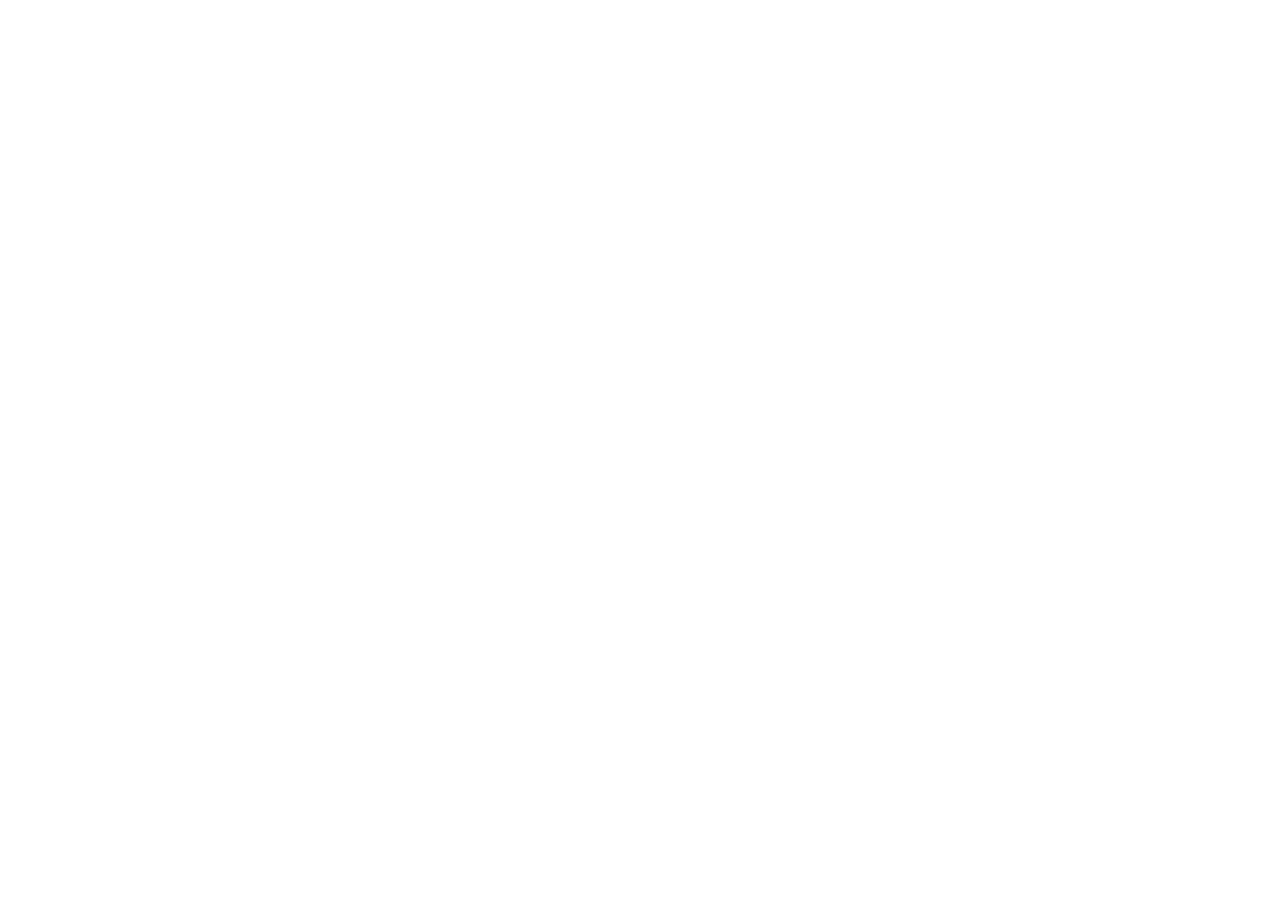
==== simulation/index.html @ 043bdc75 "https://virtual-labs.github.io/virtual-labs/exp-peterson-solution-iiith click on the link to test yo" ====
<!DOCTYPE html>
<html>
<head>
	<!-- Add CSS at the head of HTML file -->
    <link rel="stylesheet" href="./css/main.css">
</head>
<body>
		<!-- Your code goes here-->

	<!-- Add JS at the bottom of HTML file --> 
        <script src="./js/main.js"></script>
<script src="../assets/js/iframeResize.js"></script></body>
</html>
---- simulation/css/main.css ----
/* You CSS goes in here */
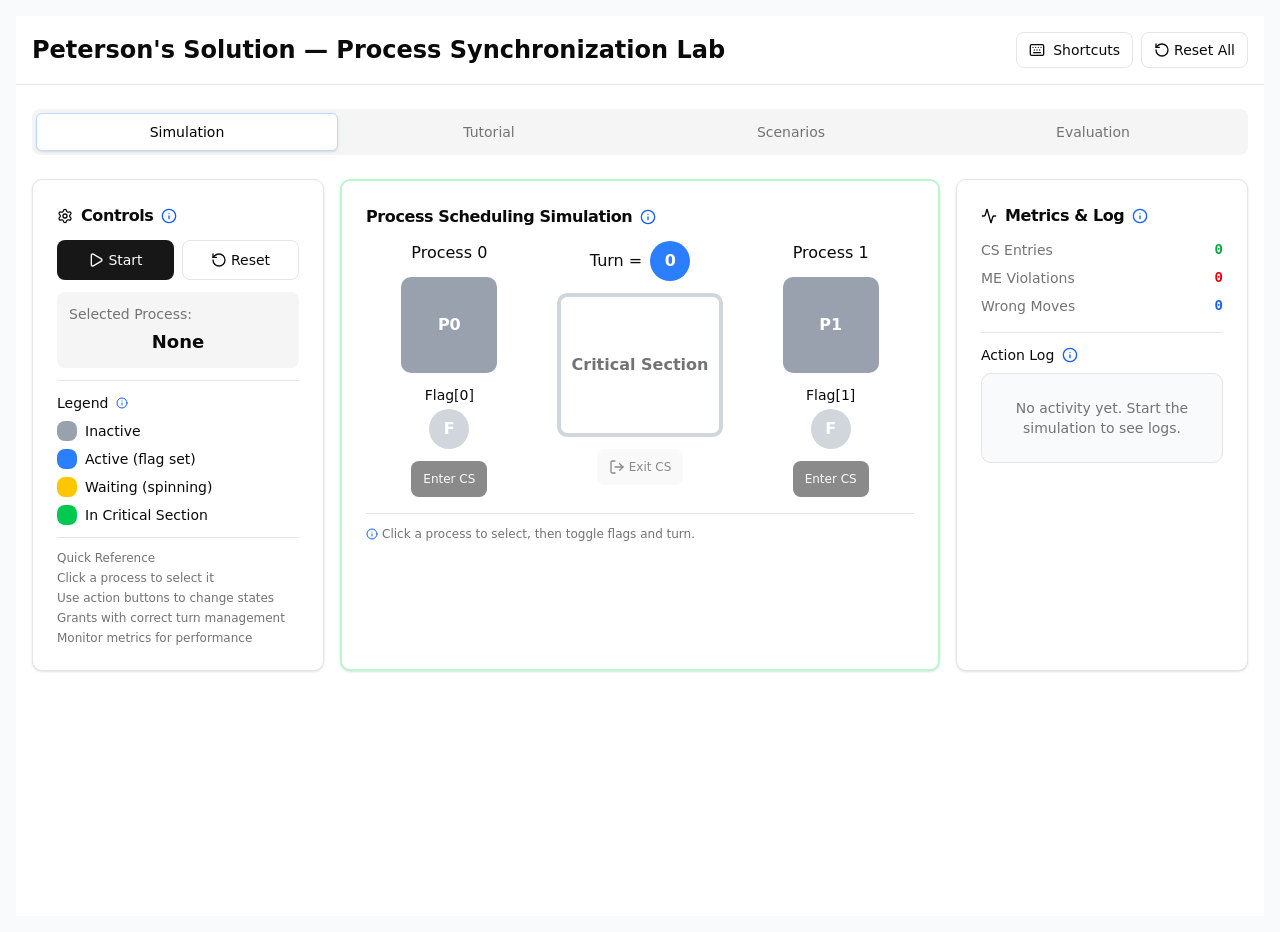
==== commit 6d58dc98: "https://virtual-labs.github.io/virtual-labs/exp-peterson-solution-iiith click on the link to test yo" ====
--- a/simulation/index.html
+++ b/simulation/index.html
@@ -1,13 +1,4146 @@
-<!DOCTYPE html>
-<html>
-<head>
-	<!-- Add CSS at the head of HTML file -->
-    <link rel="stylesheet" href="./css/main.css">
-</head>
-<body>
-		<!-- Your code goes here-->
-
-	<!-- Add JS at the bottom of HTML file --> 
-        <script src="./js/main.js"></script>
-<script src="../assets/js/iframeResize.js"></script></body>
+<!doctype html>
+<html lang="en">
+  <head>
+    <meta charset="utf-8" />
+    <meta name="viewport" content="width=device-width" />
+    <link rel="icon" type="image/svg+xml" href="/favicon.svg" />
+    <meta name="generator" content="Astro v6.4.4" />
+    <title>Astro + TailwindCSS</title>
+    <link rel="stylesheet" href="./astro/globals.C4Wz1V7Q.css" />
+  </head>
+  <body>
+    <div class="min-h-screen p-4 bg-gray-50">
+      <style>
+        astro-island,
+        astro-slot,
+        astro-static-slot {
+          display: contents;
+        }
+      </style>
+      <script>
+        (() => {
+          var e = async (t) => {
+            await (
+              await t()
+            )();
+          };
+          (self.Astro || (self.Astro = {})).load = e;
+          window.dispatchEvent(new Event("astro:load"));
+        })();
+      </script>
+      <script>
+        (() => {
+          var g = Object.defineProperty;
+          var w = (c, s, d) =>
+            s in c
+              ? g(c, s, {
+                  enumerable: !0,
+                  configurable: !0,
+                  writable: !0,
+                  value: d,
+                })
+              : (c[s] = d);
+          var l = (c, s, d) => w(c, typeof s != "symbol" ? s + "" : s, d);
+          var E = new Set(["__proto__", "constructor", "prototype"]);
+          {
+            let c = {
+                0: (t) => y(t),
+                1: (t) => d(t),
+                2: (t) => new RegExp(t),
+                3: (t) => new Date(t),
+                4: (t) => new Map(d(t)),
+                5: (t) => new Set(d(t)),
+                6: (t) => BigInt(t),
+                7: (t) => new URL(t),
+                8: (t) => new Uint8Array(t),
+                9: (t) => new Uint16Array(t),
+                10: (t) => new Uint32Array(t),
+                11: (t) => Number.POSITIVE_INFINITY * t,
+              },
+              s = (t) => {
+                let [p, e] = t;
+                return p in c ? c[p](e) : void 0;
+              },
+              d = (t) => t.map(s),
+              y = (t) =>
+                typeof t != "object" || t === null
+                  ? t
+                  : Object.fromEntries(
+                      Object.entries(t).map(([p, e]) => [p, s(e)]),
+                    );
+            class f extends HTMLElement {
+              constructor() {
+                super(...arguments);
+                l(this, "Component");
+                l(this, "hydrator");
+                l(this, "hydrate", async () => {
+                  var b;
+                  if (!this.hydrator || !this.isConnected) return;
+                  let e =
+                    (b = this.parentElement) == null
+                      ? void 0
+                      : b.closest("astro-island[ssr]");
+                  if (e) {
+                    e.addEventListener("astro:hydrate", this.hydrate, {
+                      once: !0,
+                    });
+                    return;
+                  }
+                  let n = this.querySelectorAll("astro-slot"),
+                    r = {},
+                    i = this.querySelectorAll("template[data-astro-template]");
+                  for (let o of i) {
+                    let a = o.closest(this.tagName);
+                    a != null &&
+                      a.isSameNode(this) &&
+                      ((r[o.getAttribute("data-astro-template") || "default"] =
+                        o.innerHTML),
+                      o.remove());
+                  }
+                  for (let o of n) {
+                    let a = o.closest(this.tagName);
+                    a != null &&
+                      a.isSameNode(this) &&
+                      (r[o.getAttribute("name") || "default"] = o.innerHTML);
+                  }
+                  let u;
+                  try {
+                    u = this.hasAttribute("props")
+                      ? y(JSON.parse(this.getAttribute("props")))
+                      : {};
+                  } catch (o) {
+                    let a = this.getAttribute("component-url") || "<unknown>",
+                      v = this.getAttribute("component-export");
+                    throw (
+                      v && (a += ` (export ${v})`),
+                      console.error(
+                        `[hydrate] Error parsing props for component ${a}`,
+                        this.getAttribute("props"),
+                        o,
+                      ),
+                      o
+                    );
+                  }
+                  let h;
+                  (await this.hydrator(this)(this.Component, u, r, {
+                    client: this.getAttribute("client"),
+                  }),
+                    this.removeAttribute("ssr"),
+                    this.dispatchEvent(new CustomEvent("astro:hydrate")));
+                });
+                l(this, "unmount", () => {
+                  this.isConnected ||
+                    this.dispatchEvent(new CustomEvent("astro:unmount"));
+                });
+              }
+              disconnectedCallback() {
+                (document.removeEventListener("astro:after-swap", this.unmount),
+                  document.addEventListener("astro:after-swap", this.unmount, {
+                    once: !0,
+                  }));
+              }
+              connectedCallback() {
+                if (
+                  !this.hasAttribute("await-children") ||
+                  document.readyState === "interactive" ||
+                  document.readyState === "complete"
+                )
+                  this.childrenConnectedCallback();
+                else {
+                  let e = () => {
+                      (document.removeEventListener("DOMContentLoaded", e),
+                        n.disconnect(),
+                        this.childrenConnectedCallback());
+                    },
+                    n = new MutationObserver(() => {
+                      var r;
+                      ((r = this.lastChild) == null ? void 0 : r.nodeType) ===
+                        Node.COMMENT_NODE &&
+                        this.lastChild.nodeValue === "astro:end" &&
+                        (this.lastChild.remove(), e());
+                    });
+                  (n.observe(this, { childList: !0 }),
+                    document.addEventListener("DOMContentLoaded", e));
+                }
+              }
+              async childrenConnectedCallback() {
+                let e = this.getAttribute("before-hydration-url");
+                (e && (await import(e)), this.start());
+              }
+              getRetryImportUrl(e) {
+                let n = new URL(e, document.baseURI),
+                  r = `astro-retry=${Date.now()}`,
+                  i = n.hash.replace(/^#/, "");
+                return ((n.hash = i ? `${i}&${r}` : r), n.toString());
+              }
+              async importWithRetry(e) {
+                try {
+                  return await import(e);
+                } catch (n) {
+                  return (
+                    await new Promise((r) => setTimeout(r, 1e3)),
+                    import(this.getRetryImportUrl(e))
+                  );
+                }
+              }
+              handleHydrationError(e) {
+                let n = this.getAttribute("component-url"),
+                  r = new CustomEvent("astro:hydration-error", {
+                    cancelable: !0,
+                    bubbles: !0,
+                    composed: !0,
+                    detail: { error: e, componentUrl: n },
+                  });
+                this.dispatchEvent(r) &&
+                  console.error(`[astro-island] Error hydrating ${n}`, e);
+              }
+              async start() {
+                let e = JSON.parse(this.getAttribute("opts")),
+                  n = this.getAttribute("client");
+                if (Astro[n] === void 0) {
+                  window.addEventListener(`astro:${n}`, () => this.start(), {
+                    once: !0,
+                  });
+                  return;
+                }
+                try {
+                  await Astro[n](
+                    async () => {
+                      let r = this.getAttribute("renderer-url");
+                      try {
+                        let [i, { default: u }] = await Promise.all([
+                            this.importWithRetry(
+                              this.getAttribute("component-url"),
+                            ),
+                            r
+                              ? this.importWithRetry(r)
+                              : Promise.resolve({ default: () => () => {} }),
+                          ]),
+                          h =
+                            this.getAttribute("component-export") || "default";
+                        if (h.includes(".")) {
+                          this.Component = i;
+                          for (let m of h.split(".")) {
+                            if (
+                              E.has(m) ||
+                              !this.Component ||
+                              (typeof this.Component != "object" &&
+                                typeof this.Component != "function") ||
+                              !Object.hasOwn(this.Component, m)
+                            )
+                              throw new Error(
+                                `Invalid component export path: ${h}`,
+                              );
+                            this.Component = this.Component[m];
+                          }
+                        } else {
+                          if (E.has(h))
+                            throw new Error(
+                              `Invalid component export path: ${h}`,
+                            );
+                          this.Component = i[h];
+                        }
+                        return ((this.hydrator = u), this.hydrate);
+                      } catch (i) {
+                        return (this.handleHydrationError(i), () => {});
+                      }
+                    },
+                    e,
+                    this,
+                  );
+                } catch (r) {
+                  this.handleHydrationError(r);
+                }
+              }
+              attributeChangedCallback() {
+                this.hydrate();
+              }
+            }
+            (l(f, "observedAttributes", ["props"]),
+              customElements.get("astro-island") ||
+                customElements.define("astro-island", f));
+          }
+        })();
+      </script>
+      <astro-island
+        uid="rcC6t"
+        prefix="r1"
+        component-url="./astro/page.CAURunOW.js"
+        component-export="default"
+        renderer-url="./astro/client.CcyhPFam.js"
+        props="{}"
+        ssr
+        client="load"
+        opts='{"name":"OSVirtualLab","value":true}'
+        await-children
+        ><div class="min-h-screen bg-background">
+          <header class="border-b border-border bg-card">
+            <div class="container mx-auto px-2 sm:px-4 py-3 sm:py-4">
+              <div class="flex items-center justify-between gap-2">
+                <h1
+                  class="text-lg sm:text-xl md:text-2xl font-bold text-foreground"
+                >
+                  Peterson&#x27;s Solution — Process Synchronization Lab
+                </h1>
+                <div class="flex items-center gap-2">
+                  <button
+                    class="justify-center whitespace-nowrap font-medium ring-offset-background transition-colors focus-visible:outline-none focus-visible:ring-2 focus-visible:ring-ring focus-visible:ring-offset-2 disabled:pointer-events-none disabled:opacity-50 [&amp;_svg]:pointer-events-none [&amp;_svg]:size-4 [&amp;_svg]:shrink-0 border border-input bg-background hover:bg-accent hover:text-accent-foreground h-9 rounded-md px-3 flex items-center gap-2 text-xs sm:text-sm"
+                    aria-label="Keyboard shortcuts"
+                    type="button"
+                    aria-haspopup="dialog"
+                    aria-expanded="false"
+                    aria-controls="radix-_r1R_p_"
+                    data-state="closed"
+                  >
+                    <svg
+                      xmlns="http://www.w3.org/2000/svg"
+                      width="24"
+                      height="24"
+                      viewBox="0 0 24 24"
+                      fill="none"
+                      stroke="currentColor"
+                      stroke-width="2"
+                      stroke-linecap="round"
+                      stroke-linejoin="round"
+                      class="lucide lucide-keyboard h-3 w-3 sm:h-4 sm:w-4"
+                      aria-hidden="true"
+                    >
+                      <path d="M10 8h.01"></path>
+                      <path d="M12 12h.01"></path>
+                      <path d="M14 8h.01"></path>
+                      <path d="M16 12h.01"></path>
+                      <path d="M18 8h.01"></path>
+                      <path d="M6 8h.01"></path>
+                      <path d="M7 16h10"></path>
+                      <path d="M8 12h.01"></path>
+                      <rect
+                        width="20"
+                        height="16"
+                        x="2"
+                        y="4"
+                        rx="2"
+                      ></rect></svg
+                    ><span class="hidden sm:inline">Shortcuts</span></button
+                  ><button
+                    class="inline-flex items-center justify-center whitespace-nowrap font-medium ring-offset-background transition-colors focus-visible:outline-none focus-visible:ring-2 focus-visible:ring-ring focus-visible:ring-offset-2 disabled:pointer-events-none disabled:opacity-50 [&amp;_svg]:pointer-events-none [&amp;_svg]:size-4 [&amp;_svg]:shrink-0 border border-input bg-background hover:bg-accent hover:text-accent-foreground h-9 rounded-md px-3 text-xs sm:text-sm gap-1"
+                    aria-label="Reset all saved data"
+                    data-state="closed"
+                  >
+                    <svg
+                      xmlns="http://www.w3.org/2000/svg"
+                      width="24"
+                      height="24"
+                      viewBox="0 0 24 24"
+                      fill="none"
+                      stroke="currentColor"
+                      stroke-width="2"
+                      stroke-linecap="round"
+                      stroke-linejoin="round"
+                      class="lucide lucide-rotate-ccw h-3 w-3 sm:h-4 sm:w-4"
+                      aria-hidden="true"
+                    >
+                      <path
+                        d="M3 12a9 9 0 1 0 9-9 9.75 9.75 0 0 0-6.74 2.74L3 8"
+                      ></path>
+                      <path d="M3 3v5h5"></path></svg
+                    ><span class="hidden sm:inline">Reset All</span>
+                  </button>
+                </div>
+              </div>
+            </div>
+          </header>
+          <main class="container mx-auto px-2 sm:px-4 py-4 sm:py-6 max-w-7xl">
+            <div dir="ltr" data-orientation="horizontal" class="w-full">
+              <div
+                role="tablist"
+                aria-orientation="horizontal"
+                class="items-center justify-center rounded-md bg-muted p-1 text-muted-foreground grid w-full grid-cols-4 mb-4 sm:mb-6 h-auto"
+                tabindex="-1"
+                data-orientation="horizontal"
+                style="outline: none"
+              >
+                <button
+                  type="button"
+                  role="tab"
+                  aria-selected="true"
+                  aria-controls="radix-_r1R_2_-content-simulation"
+                  data-state="closed"
+                  id="radix-_r1R_2_-trigger-simulation"
+                  class="inline-flex items-center justify-center whitespace-nowrap rounded-sm font-medium ring-offset-background focus-visible:outline-none focus-visible:ring-2 focus-visible:ring-ring focus-visible:ring-offset-2 disabled:pointer-events-none disabled:opacity-50 data-[state=active]:bg-background data-[state=active]:text-foreground data-[state=active]:shadow-sm text-xs sm:text-sm px-1 sm:px-3 py-2 transition-colors bg-white text-black border border-blue-200 shadow-sm"
+                  tabindex="-1"
+                  data-orientation="horizontal"
+                  data-radix-collection-item=""
+                >
+                  <span class="hidden sm:inline">Simulation</span
+                  ><span class="sm:hidden">Sim</span></button
+                ><button
+                  type="button"
+                  role="tab"
+                  aria-selected="false"
+                  aria-controls="radix-_r1R_2_-content-manual"
+                  data-state="closed"
+                  id="radix-_r1R_2_-trigger-manual"
+                  class="inline-flex items-center justify-center whitespace-nowrap rounded-sm font-medium ring-offset-background focus-visible:outline-none focus-visible:ring-2 focus-visible:ring-ring focus-visible:ring-offset-2 disabled:pointer-events-none disabled:opacity-50 data-[state=active]:bg-background data-[state=active]:text-foreground data-[state=active]:shadow-sm text-xs sm:text-sm px-1 sm:px-3 py-2 break-words transition-colors hover:bg-gray-50"
+                  tabindex="-1"
+                  data-orientation="horizontal"
+                  data-radix-collection-item=""
+                >
+                  <span class="hidden sm:inline">Tutorial</span
+                  ><span class="sm:hidden">Guide</span></button
+                ><button
+                  type="button"
+                  role="tab"
+                  aria-selected="false"
+                  aria-controls="radix-_r1R_2_-content-guided-scenarios"
+                  data-state="closed"
+                  id="radix-_r1R_2_-trigger-guided-scenarios"
+                  class="inline-flex items-center justify-center whitespace-nowrap rounded-sm font-medium ring-offset-background focus-visible:outline-none focus-visible:ring-2 focus-visible:ring-ring focus-visible:ring-offset-2 disabled:pointer-events-none disabled:opacity-50 data-[state=active]:bg-background data-[state=active]:text-foreground data-[state=active]:shadow-sm text-xs sm:text-sm px-1 sm:px-3 py-2 break-words transition-colors hover:bg-gray-50"
+                  tabindex="-1"
+                  data-orientation="horizontal"
+                  data-radix-collection-item=""
+                >
+                  <span class="hidden sm:inline">Scenarios</span
+                  ><span class="sm:hidden">Guided</span></button
+                ><button
+                  type="button"
+                  role="tab"
+                  aria-selected="false"
+                  aria-controls="radix-_r1R_2_-content-evaluation"
+                  data-state="closed"
+                  id="radix-_r1R_2_-trigger-evaluation"
+                  class="inline-flex items-center justify-center whitespace-nowrap rounded-sm font-medium ring-offset-background focus-visible:outline-none focus-visible:ring-2 focus-visible:ring-ring focus-visible:ring-offset-2 disabled:pointer-events-none disabled:opacity-50 data-[state=active]:bg-background data-[state=active]:text-foreground data-[state=active]:shadow-sm text-xs sm:text-sm px-1 sm:px-3 py-2 break-words transition-colors hover:bg-gray-50"
+                  tabindex="-1"
+                  data-orientation="horizontal"
+                  data-radix-collection-item=""
+                >
+                  <span class="hidden sm:inline">Evaluation</span
+                  ><span class="sm:hidden">Eval</span>
+                </button>
+              </div>
+              <div
+                data-state="active"
+                data-orientation="horizontal"
+                role="tabpanel"
+                aria-labelledby="radix-_r1R_2_-trigger-simulation"
+                id="radix-_r1R_2_-content-simulation"
+                tabindex="0"
+                class="ring-offset-background focus-visible:outline-none focus-visible:ring-ring focus-visible:ring-offset-2 mt-0 outline-none focus-visible:ring-0"
+                style="animation-duration: 0s"
+              >
+                <div class="">
+                  <div class="grid grid-cols-1 lg:grid-cols-4 gap-4">
+                    <div
+                      class="rounded-lg border bg-card text-card-foreground shadow-sm lg:col-span-1 order-1"
+                    >
+                      <div class="flex flex-col space-y-1.5 p-6 pb-3">
+                        <div
+                          class="font-semibold tracking-tight flex items-center gap-2 text-sm sm:text-base"
+                        >
+                          <svg
+                            xmlns="http://www.w3.org/2000/svg"
+                            width="24"
+                            height="24"
+                            viewBox="0 0 24 24"
+                            fill="none"
+                            stroke="currentColor"
+                            stroke-width="2"
+                            stroke-linecap="round"
+                            stroke-linejoin="round"
+                            class="lucide lucide-settings h-4 w-4 flex-shrink-0"
+                            aria-hidden="true"
+                          >
+                            <path
+                              d="M9.671 4.136a2.34 2.34 0 0 1 4.659 0 2.34 2.34 0 0 0 3.319 1.915 2.34 2.34 0 0 1 2.33 4.033 2.34 2.34 0 0 0 0 3.831 2.34 2.34 0 0 1-2.33 4.033 2.34 2.34 0 0 0-3.319 1.915 2.34 2.34 0 0 1-4.659 0 2.34 2.34 0 0 0-3.32-1.915 2.34 2.34 0 0 1-2.33-4.033 2.34 2.34 0 0 0 0-3.831A2.34 2.34 0 0 1 6.35 6.051a2.34 2.34 0 0 0 3.319-1.915"
+                            ></path>
+                            <circle cx="12" cy="12" r="3"></circle></svg
+                          ><span>Controls</span
+                          ><svg
+                            xmlns="http://www.w3.org/2000/svg"
+                            width="24"
+                            height="24"
+                            viewBox="0 0 24 24"
+                            fill="none"
+                            stroke="currentColor"
+                            stroke-width="2"
+                            stroke-linecap="round"
+                            stroke-linejoin="round"
+                            class="lucide lucide-info h-3 w-3 sm:h-4 sm:w-4 text-blue-600 cursor-help flex-shrink-0"
+                            data-state="closed"
+                          >
+                            <circle cx="12" cy="12" r="10"></circle>
+                            <path d="M12 16v-4"></path>
+                            <path d="M12 8h.01"></path>
+                          </svg>
+                        </div>
+                      </div>
+                      <div class="p-6 pt-0 space-y-3">
+                        <div class="grid grid-cols-2 gap-2">
+                          <button
+                            class="whitespace-nowrap rounded-md font-medium ring-offset-background transition-colors focus-visible:outline-none focus-visible:ring-2 focus-visible:ring-ring focus-visible:ring-offset-2 disabled:pointer-events-none disabled:opacity-50 [&amp;_svg]:pointer-events-none [&amp;_svg]:size-4 [&amp;_svg]:shrink-0 bg-primary text-primary-foreground hover:bg-primary/90 h-10 px-4 py-2 flex items-center justify-center gap-1 text-xs sm:text-sm"
+                          >
+                            <svg
+                              xmlns="http://www.w3.org/2000/svg"
+                              width="24"
+                              height="24"
+                              viewBox="0 0 24 24"
+                              fill="none"
+                              stroke="currentColor"
+                              stroke-width="2"
+                              stroke-linecap="round"
+                              stroke-linejoin="round"
+                              class="lucide lucide-play h-3 w-3 sm:h-4 sm:w-4"
+                              aria-hidden="true"
+                            >
+                              <path
+                                d="M5 5a2 2 0 0 1 3.008-1.728l11.997 6.998a2 2 0 0 1 .003 3.458l-12 7A2 2 0 0 1 5 19z"
+                              ></path></svg
+                            >Start</button
+                          ><button
+                            class="whitespace-nowrap rounded-md font-medium ring-offset-background transition-colors focus-visible:outline-none focus-visible:ring-2 focus-visible:ring-ring focus-visible:ring-offset-2 disabled:pointer-events-none disabled:opacity-50 [&amp;_svg]:pointer-events-none [&amp;_svg]:size-4 [&amp;_svg]:shrink-0 border border-input bg-background hover:bg-accent hover:text-accent-foreground h-10 px-4 py-2 flex items-center justify-center gap-1 text-xs sm:text-sm"
+                          >
+                            <svg
+                              xmlns="http://www.w3.org/2000/svg"
+                              width="24"
+                              height="24"
+                              viewBox="0 0 24 24"
+                              fill="none"
+                              stroke="currentColor"
+                              stroke-width="2"
+                              stroke-linecap="round"
+                              stroke-linejoin="round"
+                              class="lucide lucide-rotate-ccw h-3 w-3 sm:h-4 sm:w-4"
+                              aria-hidden="true"
+                            >
+                              <path
+                                d="M3 12a9 9 0 1 0 9-9 9.75 9.75 0 0 0-6.74 2.74L3 8"
+                              ></path>
+                              <path d="M3 3v5h5"></path></svg
+                            >Reset
+                          </button>
+                        </div>
+                        <div class="p-3 bg-muted rounded-md">
+                          <p
+                            class="text-xs sm:text-sm font-medium text-muted-foreground"
+                          >
+                            Selected Process:
+                          </p>
+                          <p class="text-lg font-bold text-center mt-1">None</p>
+                        </div>
+                        <div class="border-t pt-3 mt-2">
+                          <div class="flex items-center gap-2 mb-2">
+                            <h3 class="text-xs sm:text-sm font-medium">
+                              Legend
+                            </h3>
+                            <svg
+                              xmlns="http://www.w3.org/2000/svg"
+                              width="24"
+                              height="24"
+                              viewBox="0 0 24 24"
+                              fill="none"
+                              stroke="currentColor"
+                              stroke-width="2"
+                              stroke-linecap="round"
+                              stroke-linejoin="round"
+                              class="lucide lucide-info h-3 w-3 text-blue-600 cursor-help"
+                              data-state="closed"
+                            >
+                              <circle cx="12" cy="12" r="10"></circle>
+                              <path d="M12 16v-4"></path>
+                              <path d="M12 8h.01"></path>
+                            </svg>
+                          </div>
+                          <div class="space-y-2">
+                            <div class="flex items-center gap-2 legend-item">
+                              <div
+                                class="w-4 h-4 sm:w-5 sm:h-5 rounded-md bg-gray-400 flex-shrink-0"
+                              ></div>
+                              <span class="text-xs sm:text-sm">Inactive</span>
+                            </div>
+                            <div class="flex items-center gap-2 legend-item">
+                              <div
+                                class="w-4 h-4 sm:w-5 sm:h-5 rounded-md bg-blue-500 flex-shrink-0"
+                              ></div>
+                              <span class="text-xs sm:text-sm"
+                                >Active (flag set)</span
+                              >
+                            </div>
+                            <div class="flex items-center gap-2 legend-item">
+                              <div
+                                class="w-4 h-4 sm:w-5 sm:h-5 rounded-md bg-yellow-400 flex-shrink-0"
+                              ></div>
+                              <span class="text-xs sm:text-sm"
+                                >Waiting (spinning)</span
+                              >
+                            </div>
+                            <div class="flex items-center gap-2 legend-item">
+                              <div
+                                class="w-4 h-4 sm:w-5 sm:h-5 rounded-md bg-green-500 flex-shrink-0"
+                              ></div>
+                              <span class="text-xs sm:text-sm"
+                                >In Critical Section</span
+                              >
+                            </div>
+                          </div>
+                        </div>
+                        <div class="border-t pt-3">
+                          <p
+                            class="text-xs text-muted-foreground font-medium mb-1"
+                          >
+                            Quick Reference
+                          </p>
+                          <ul class="text-xs text-muted-foreground space-y-1">
+                            <li>Click a process to select it</li>
+                            <li>Use action buttons to change states</li>
+                            <li>Grants with correct turn management</li>
+                            <li>Monitor metrics for performance</li>
+                          </ul>
+                        </div>
+                      </div>
+                    </div>
+                    <div
+                      class="rounded-lg bg-card text-card-foreground shadow-sm lg:col-span-2 border-2 border-green-200 relative overflow-hidden order-2"
+                    >
+                      <div class="flex flex-col space-y-1.5 p-6 pb-3">
+                        <div
+                          class="font-semibold tracking-tight flex items-center gap-2 text-sm sm:text-base"
+                        >
+                          <span class="break-words min-w-0"
+                            >Process Scheduling Simulation</span
+                          ><svg
+                            xmlns="http://www.w3.org/2000/svg"
+                            width="24"
+                            height="24"
+                            viewBox="0 0 24 24"
+                            fill="none"
+                            stroke="currentColor"
+                            stroke-width="2"
+                            stroke-linecap="round"
+                            stroke-linejoin="round"
+                            class="lucide lucide-info h-3 w-3 sm:h-4 sm:w-4 text-blue-600 cursor-help flex-shrink-0"
+                            data-state="closed"
+                          >
+                            <circle cx="12" cy="12" r="10"></circle>
+                            <path d="M12 16v-4"></path>
+                            <path d="M12 8h.01"></path>
+                          </svg>
+                        </div>
+                      </div>
+                      <div class="p-6 pt-0 overflow-hidden">
+                        <div class="h-full">
+                          <div
+                            class="hidden sm:grid sm:grid-cols-3 sm:gap-6 items-start"
+                          >
+                            <div
+                              class="flex flex-col items-center justify-center"
+                            >
+                              <div
+                                class="text-center mb-3 font-medium text-sm sm:text-base"
+                              >
+                                Process 0
+                              </div>
+                              <div
+                                class="w-16 h-16 sm:w-24 sm:h-24 rounded-lg flex items-center justify-center text-white font-bold text-sm sm:text-base cursor-pointer hover:opacity-80 transition-colors duration-200 process-card bg-gray-400"
+                                role="button"
+                                tabindex="0"
+                                aria-label="Process 0 is inactive. Click to select."
+                              >
+                                P0
+                              </div>
+                              <div class="mt-3 text-center">
+                                <div
+                                  class="font-medium mb-1 text-xs sm:text-sm"
+                                >
+                                  Flag[0]
+                                </div>
+                                <div
+                                  class="w-8 h-8 sm:w-10 sm:h-10 rounded-full mx-auto flex items-center justify-center text-white font-bold transition-colors duration-300 cursor-pointer hover:opacity-80 bg-gray-300"
+                                  role="button"
+                                  tabindex="0"
+                                  aria-label="Flag 0 is false. Click to toggle."
+                                  data-state="closed"
+                                >
+                                  F
+                                </div>
+                              </div>
+                              <div class="mt-3">
+                                <button
+                                  class="inline-flex items-center justify-center gap-2 whitespace-nowrap font-medium ring-offset-background transition-colors focus-visible:outline-none focus-visible:ring-2 focus-visible:ring-ring focus-visible:ring-offset-2 disabled:pointer-events-none disabled:opacity-50 [&amp;_svg]:pointer-events-none [&amp;_svg]:size-4 [&amp;_svg]:shrink-0 bg-primary text-primary-foreground hover:bg-primary/90 rounded-md text-xs px-2 py-1 h-auto sm:h-9 sm:px-3"
+                                  disabled=""
+                                >
+                                  Enter CS
+                                </button>
+                              </div>
+                            </div>
+                            <div
+                              class="flex flex-col items-center justify-center"
+                            >
+                              <div
+                                class="text-center mb-3 font-medium text-sm sm:text-base flex items-center gap-2"
+                              >
+                                <span>Turn =</span
+                                ><span
+                                  class="inline-flex items-center justify-center w-8 h-8 sm:w-10 sm:h-10 rounded-full text-white font-bold transition-colors duration-300 cursor-pointer hover:opacity-80 bg-blue-500"
+                                  role="button"
+                                  tabindex="0"
+                                  aria-label="Turn is 0. Click to toggle."
+                                  data-state="closed"
+                                  >0</span
+                                >
+                              </div>
+                              <div
+                                class="w-full h-24 sm:h-36 border-4 rounded-lg flex items-center justify-center font-bold text-sm sm:text-base transition-colors duration-300 text-center px-2 border-gray-300 text-muted-foreground"
+                              >
+                                Critical Section
+                              </div>
+                              <div class="mt-3">
+                                <span tabindex="0" data-state="closed"
+                                  ><button
+                                    class="justify-center whitespace-nowrap rounded-md font-medium ring-offset-background transition-colors focus-visible:outline-none focus-visible:ring-2 focus-visible:ring-ring focus-visible:ring-offset-2 disabled:pointer-events-none disabled:opacity-50 [&amp;_svg]:pointer-events-none [&amp;_svg]:size-4 [&amp;_svg]:shrink-0 bg-secondary text-secondary-foreground hover:bg-secondary/80 flex items-center gap-1 text-xs px-2 py-1 h-auto sm:h-9 sm:px-3"
+                                    disabled=""
+                                  >
+                                    <svg
+                                      xmlns="http://www.w3.org/2000/svg"
+                                      width="24"
+                                      height="24"
+                                      viewBox="0 0 24 24"
+                                      fill="none"
+                                      stroke="currentColor"
+                                      stroke-width="2"
+                                      stroke-linecap="round"
+                                      stroke-linejoin="round"
+                                      class="lucide lucide-log-out h-3 w-3 sm:h-4 sm:w-4"
+                                      aria-hidden="true"
+                                    >
+                                      <path d="m16 17 5-5-5-5"></path>
+                                      <path d="M21 12H9"></path>
+                                      <path
+                                        d="M9 21H5a2 2 0 0 1-2-2V5a2 2 0 0 1 2-2h4"
+                                      ></path></svg
+                                    >Exit CS
+                                  </button></span
+                                >
+                              </div>
+                            </div>
+                            <div
+                              class="flex flex-col items-center justify-center"
+                            >
+                              <div
+                                class="text-center mb-3 font-medium text-sm sm:text-base"
+                              >
+                                Process 1
+                              </div>
+                              <div
+                                class="w-16 h-16 sm:w-24 sm:h-24 rounded-lg flex items-center justify-center text-white font-bold text-sm sm:text-base cursor-pointer hover:opacity-80 transition-colors duration-200 process-card bg-gray-400"
+                                role="button"
+                                tabindex="0"
+                                aria-label="Process 1 is inactive. Click to select."
+                              >
+                                P1
+                              </div>
+                              <div class="mt-3 text-center">
+                                <div
+                                  class="font-medium mb-1 text-xs sm:text-sm"
+                                >
+                                  Flag[1]
+                                </div>
+                                <div
+                                  class="w-8 h-8 sm:w-10 sm:h-10 rounded-full mx-auto flex items-center justify-center text-white font-bold transition-colors duration-300 cursor-pointer hover:opacity-80 bg-gray-300"
+                                  role="button"
+                                  tabindex="0"
+                                  aria-label="Flag 1 is false. Click to toggle."
+                                  data-state="closed"
+                                >
+                                  F
+                                </div>
+                              </div>
+                              <div class="mt-3">
+                                <button
+                                  class="inline-flex items-center justify-center gap-2 whitespace-nowrap font-medium ring-offset-background transition-colors focus-visible:outline-none focus-visible:ring-2 focus-visible:ring-ring focus-visible:ring-offset-2 disabled:pointer-events-none disabled:opacity-50 [&amp;_svg]:pointer-events-none [&amp;_svg]:size-4 [&amp;_svg]:shrink-0 bg-primary text-primary-foreground hover:bg-primary/90 rounded-md text-xs px-2 py-1 h-auto sm:h-9 sm:px-3"
+                                  disabled=""
+                                >
+                                  Enter CS
+                                </button>
+                              </div>
+                            </div>
+                          </div>
+                          <div class="sm:hidden space-y-6">
+                            <div
+                              class="flex flex-col items-center justify-center"
+                            >
+                              <div
+                                class="text-center mb-3 font-medium text-sm sm:text-base"
+                              >
+                                Process 0
+                              </div>
+                              <div
+                                class="w-16 h-16 sm:w-24 sm:h-24 rounded-lg flex items-center justify-center text-white font-bold text-sm sm:text-base cursor-pointer hover:opacity-80 transition-colors duration-200 process-card bg-gray-400"
+                                role="button"
+                                tabindex="0"
+                                aria-label="Process 0 is inactive. Click to select."
+                              >
+                                P0
+                              </div>
+                              <div class="mt-3 text-center">
+                                <div
+                                  class="font-medium mb-1 text-xs sm:text-sm"
+                                >
+                                  Flag[0]
+                                </div>
+                                <div
+                                  class="w-8 h-8 sm:w-10 sm:h-10 rounded-full mx-auto flex items-center justify-center text-white font-bold transition-colors duration-300 cursor-pointer hover:opacity-80 bg-gray-300"
+                                  role="button"
+                                  tabindex="0"
+                                  aria-label="Flag 0 is false. Click to toggle."
+                                  data-state="closed"
+                                >
+                                  F
+                                </div>
+                              </div>
+                              <div class="mt-3">
+                                <button
+                                  class="inline-flex items-center justify-center gap-2 whitespace-nowrap font-medium ring-offset-background transition-colors focus-visible:outline-none focus-visible:ring-2 focus-visible:ring-ring focus-visible:ring-offset-2 disabled:pointer-events-none disabled:opacity-50 [&amp;_svg]:pointer-events-none [&amp;_svg]:size-4 [&amp;_svg]:shrink-0 bg-primary text-primary-foreground hover:bg-primary/90 rounded-md text-xs px-2 py-1 h-auto sm:h-9 sm:px-3"
+                                  disabled=""
+                                >
+                                  Enter CS
+                                </button>
+                              </div>
+                            </div>
+                            <div
+                              class="flex flex-col items-center justify-center"
+                            >
+                              <div
+                                class="text-center mb-3 font-medium text-sm sm:text-base flex items-center gap-2"
+                              >
+                                <span>Turn =</span
+                                ><span
+                                  class="inline-flex items-center justify-center w-8 h-8 sm:w-10 sm:h-10 rounded-full text-white font-bold transition-colors duration-300 cursor-pointer hover:opacity-80 bg-blue-500"
+                                  role="button"
+                                  tabindex="0"
+                                  aria-label="Turn is 0. Click to toggle."
+                                  data-state="closed"
+                                  >0</span
+                                >
+                              </div>
+                              <div
+                                class="w-full h-24 sm:h-36 border-4 rounded-lg flex items-center justify-center font-bold text-sm sm:text-base transition-colors duration-300 text-center px-2 border-gray-300 text-muted-foreground"
+                              >
+                                Critical Section
+                              </div>
+                              <div class="mt-3">
+                                <span tabindex="0" data-state="closed"
+                                  ><button
+                                    class="justify-center whitespace-nowrap rounded-md font-medium ring-offset-background transition-colors focus-visible:outline-none focus-visible:ring-2 focus-visible:ring-ring focus-visible:ring-offset-2 disabled:pointer-events-none disabled:opacity-50 [&amp;_svg]:pointer-events-none [&amp;_svg]:size-4 [&amp;_svg]:shrink-0 bg-secondary text-secondary-foreground hover:bg-secondary/80 flex items-center gap-1 text-xs px-2 py-1 h-auto sm:h-9 sm:px-3"
+                                    disabled=""
+                                  >
+                                    <svg
+                                      xmlns="http://www.w3.org/2000/svg"
+                                      width="24"
+                                      height="24"
+                                      viewBox="0 0 24 24"
+                                      fill="none"
+                                      stroke="currentColor"
+                                      stroke-width="2"
+                                      stroke-linecap="round"
+                                      stroke-linejoin="round"
+                                      class="lucide lucide-log-out h-3 w-3 sm:h-4 sm:w-4"
+                                      aria-hidden="true"
+                                    >
+                                      <path d="m16 17 5-5-5-5"></path>
+                                      <path d="M21 12H9"></path>
+                                      <path
+                                        d="M9 21H5a2 2 0 0 1-2-2V5a2 2 0 0 1 2-2h4"
+                                      ></path></svg
+                                    >Exit CS
+                                  </button></span
+                                >
+                              </div>
+                            </div>
+                            <div
+                              class="flex flex-col items-center justify-center"
+                            >
+                              <div
+                                class="text-center mb-3 font-medium text-sm sm:text-base"
+                              >
+                                Process 1
+                              </div>
+                              <div
+                                class="w-16 h-16 sm:w-24 sm:h-24 rounded-lg flex items-center justify-center text-white font-bold text-sm sm:text-base cursor-pointer hover:opacity-80 transition-colors duration-200 process-card bg-gray-400"
+                                role="button"
+                                tabindex="0"
+                                aria-label="Process 1 is inactive. Click to select."
+                              >
+                                P1
+                              </div>
+                              <div class="mt-3 text-center">
+                                <div
+                                  class="font-medium mb-1 text-xs sm:text-sm"
+                                >
+                                  Flag[1]
+                                </div>
+                                <div
+                                  class="w-8 h-8 sm:w-10 sm:h-10 rounded-full mx-auto flex items-center justify-center text-white font-bold transition-colors duration-300 cursor-pointer hover:opacity-80 bg-gray-300"
+                                  role="button"
+                                  tabindex="0"
+                                  aria-label="Flag 1 is false. Click to toggle."
+                                  data-state="closed"
+                                >
+                                  F
+                                </div>
+                              </div>
+                              <div class="mt-3">
+                                <button
+                                  class="inline-flex items-center justify-center gap-2 whitespace-nowrap font-medium ring-offset-background transition-colors focus-visible:outline-none focus-visible:ring-2 focus-visible:ring-ring focus-visible:ring-offset-2 disabled:pointer-events-none disabled:opacity-50 [&amp;_svg]:pointer-events-none [&amp;_svg]:size-4 [&amp;_svg]:shrink-0 bg-primary text-primary-foreground hover:bg-primary/90 rounded-md text-xs px-2 py-1 h-auto sm:h-9 sm:px-3"
+                                  disabled=""
+                                >
+                                  Enter CS
+                                </button>
+                              </div>
+                            </div>
+                          </div>
+                          <div class="mt-4 pt-3 border-t">
+                            <div
+                              class="flex flex-wrap gap-3 text-xs text-muted-foreground"
+                            >
+                              <div class="flex items-center gap-1">
+                                <svg
+                                  xmlns="http://www.w3.org/2000/svg"
+                                  width="24"
+                                  height="24"
+                                  viewBox="0 0 24 24"
+                                  fill="none"
+                                  stroke="currentColor"
+                                  stroke-width="2"
+                                  stroke-linecap="round"
+                                  stroke-linejoin="round"
+                                  class="lucide lucide-info h-3 w-3 text-blue-600"
+                                  aria-hidden="true"
+                                >
+                                  <circle cx="12" cy="12" r="10"></circle>
+                                  <path d="M12 16v-4"></path>
+                                  <path d="M12 8h.01"></path></svg
+                                ><span
+                                  >Click a process to select, then toggle flags
+                                  and turn.</span
+                                >
+                              </div>
+                            </div>
+                          </div>
+                        </div>
+                      </div>
+                    </div>
+                    <div
+                      class="rounded-lg border bg-card text-card-foreground shadow-sm lg:col-span-1 order-3"
+                    >
+                      <div class="flex flex-col space-y-1.5 p-6 pb-3">
+                        <div
+                          class="font-semibold tracking-tight flex items-center gap-2 text-sm sm:text-base"
+                        >
+                          <svg
+                            xmlns="http://www.w3.org/2000/svg"
+                            width="24"
+                            height="24"
+                            viewBox="0 0 24 24"
+                            fill="none"
+                            stroke="currentColor"
+                            stroke-width="2"
+                            stroke-linecap="round"
+                            stroke-linejoin="round"
+                            class="lucide lucide-activity h-4 w-4 flex-shrink-0"
+                            aria-hidden="true"
+                          >
+                            <path
+                              d="M22 12h-2.48a2 2 0 0 0-1.93 1.46l-2.35 8.36a.25.25 0 0 1-.48 0L9.24 2.18a.25.25 0 0 0-.48 0l-2.35 8.36A2 2 0 0 1 4.49 12H2"
+                            ></path></svg
+                          ><span class="break-words min-w-0"
+                            >Metrics &amp; Log</span
+                          ><svg
+                            xmlns="http://www.w3.org/2000/svg"
+                            width="24"
+                            height="24"
+                            viewBox="0 0 24 24"
+                            fill="none"
+                            stroke="currentColor"
+                            stroke-width="2"
+                            stroke-linecap="round"
+                            stroke-linejoin="round"
+                            class="lucide lucide-info h-3 w-3 sm:h-4 sm:w-4 text-blue-600 cursor-help flex-shrink-0"
+                            data-state="closed"
+                          >
+                            <circle cx="12" cy="12" r="10"></circle>
+                            <path d="M12 16v-4"></path>
+                            <path d="M12 8h.01"></path>
+                          </svg>
+                        </div>
+                      </div>
+                      <div class="p-6 pt-0 space-y-4">
+                        <div class="space-y-2 text-xs sm:text-sm">
+                          <div class="flex justify-between items-center">
+                            <span class="text-muted-foreground">CS Entries</span
+                            ><span
+                              class="font-mono font-semibold text-green-600"
+                              >0</span
+                            >
+                          </div>
+                          <div class="flex justify-between items-center">
+                            <span class="text-muted-foreground"
+                              >ME Violations</span
+                            ><span class="font-mono font-semibold text-red-600"
+                              >0</span
+                            >
+                          </div>
+                          <div class="flex justify-between items-center">
+                            <span class="text-muted-foreground"
+                              >Wrong Moves</span
+                            ><span class="font-mono font-semibold text-blue-600"
+                              >0</span
+                            >
+                          </div>
+                        </div>
+                        <div class="space-y-2 border-t pt-3">
+                          <div
+                            class="text-xs sm:text-sm font-medium flex items-center gap-2"
+                          >
+                            Action Log<svg
+                              xmlns="http://www.w3.org/2000/svg"
+                              width="24"
+                              height="24"
+                              viewBox="0 0 24 24"
+                              fill="none"
+                              stroke="currentColor"
+                              stroke-width="2"
+                              stroke-linecap="round"
+                              stroke-linejoin="round"
+                              class="lucide lucide-info h-3 w-3 sm:h-4 sm:w-4 text-blue-600 cursor-help flex-shrink-0"
+                              data-state="closed"
+                            >
+                              <circle cx="12" cy="12" r="10"></circle>
+                              <path d="M12 16v-4"></path>
+                              <path d="M12 8h.01"></path>
+                            </svg>
+                          </div>
+                          <div
+                            class="max-h-32 sm:max-h-64 overflow-y-auto space-y-1 border rounded-lg p-2 bg-gray-50"
+                          >
+                            <div
+                              class="text-center text-muted-foreground py-4 text-xs sm:text-sm"
+                            >
+                              No activity yet. Start the simulation to see logs.
+                            </div>
+                          </div>
+                        </div>
+                      </div>
+                    </div>
+                  </div>
+                </div>
+              </div>
+              <div
+                data-state="inactive"
+                data-orientation="horizontal"
+                role="tabpanel"
+                aria-labelledby="radix-_r1R_2_-trigger-manual"
+                id="radix-_r1R_2_-content-manual"
+                tabindex="0"
+                class="ring-offset-background focus-visible:outline-none focus-visible:ring-ring focus-visible:ring-offset-2 mt-0 outline-none focus-visible:ring-0"
+              >
+                <div class="hidden">
+                  <div class="space-y-6">
+                    <div
+                      class="rounded-lg border bg-card text-card-foreground shadow-sm"
+                    >
+                      <div class="flex flex-col space-y-1.5 p-6">
+                        <div
+                          class="text-2xl font-semibold leading-none tracking-tight flex items-center justify-between"
+                        >
+                          <span
+                            >Guided Tutorial - Peterson&#x27;s Solution</span
+                          >
+                          <div class="flex items-center gap-2">
+                            <span
+                              class="text-sm font-medium text-muted-foreground"
+                              >0<!-- -->/<!-- -->9<!-- -->
+                              Complete</span
+                            ><button
+                              class="inline-flex items-center justify-center gap-2 whitespace-nowrap text-sm font-medium ring-offset-background transition-colors focus-visible:outline-none focus-visible:ring-2 focus-visible:ring-ring focus-visible:ring-offset-2 disabled:pointer-events-none disabled:opacity-50 [&amp;_svg]:pointer-events-none [&amp;_svg]:size-4 [&amp;_svg]:shrink-0 border border-input bg-background hover:bg-accent hover:text-accent-foreground h-9 rounded-md px-3"
+                            >
+                              Reset Tutorial
+                            </button>
+                          </div>
+                        </div>
+                      </div>
+                      <div class="p-6 pt-0">
+                        <div class="space-y-4">
+                          <div
+                            aria-valuemax="100"
+                            aria-valuemin="0"
+                            role="progressbar"
+                            data-state="indeterminate"
+                            data-max="100"
+                            class="relative h-4 overflow-hidden rounded-full bg-secondary w-full"
+                          >
+                            <div
+                              data-state="indeterminate"
+                              data-max="100"
+                              class="h-full w-full flex-1 bg-primary transition-all"
+                              style="transform: translateX(-100%)"
+                            ></div>
+                          </div>
+                          <div class="flex flex-wrap gap-2">
+                            <button
+                              class="w-8 h-8 rounded-full text-xs font-bold transition-all flex items-center justify-center bg-blue-500 text-white"
+                              data-state="closed"
+                            >
+                              1</button
+                            ><button
+                              disabled=""
+                              class="w-8 h-8 rounded-full text-xs font-bold transition-all flex items-center justify-center bg-gray-100 text-gray-400 cursor-not-allowed opacity-50"
+                              data-state="closed"
+                            >
+                              2</button
+                            ><button
+                              disabled=""
+                              class="w-8 h-8 rounded-full text-xs font-bold transition-all flex items-center justify-center bg-gray-100 text-gray-400 cursor-not-allowed opacity-50"
+                              data-state="closed"
+                            >
+                              3</button
+                            ><button
+                              disabled=""
+                              class="w-8 h-8 rounded-full text-xs font-bold transition-all flex items-center justify-center bg-gray-100 text-gray-400 cursor-not-allowed opacity-50"
+                              data-state="closed"
+                            >
+                              4</button
+                            ><button
+                              disabled=""
+                              class="w-8 h-8 rounded-full text-xs font-bold transition-all flex items-center justify-center bg-gray-100 text-gray-400 cursor-not-allowed opacity-50"
+                              data-state="closed"
+                            >
+                              5</button
+                            ><button
+                              disabled=""
+                              class="w-8 h-8 rounded-full text-xs font-bold transition-all flex items-center justify-center bg-gray-100 text-gray-400 cursor-not-allowed opacity-50"
+                              data-state="closed"
+                            >
+                              6</button
+                            ><button
+                              disabled=""
+                              class="w-8 h-8 rounded-full text-xs font-bold transition-all flex items-center justify-center bg-gray-100 text-gray-400 cursor-not-allowed opacity-50"
+                              data-state="closed"
+                            >
+                              7</button
+                            ><button
+                              disabled=""
+                              class="w-8 h-8 rounded-full text-xs font-bold transition-all flex items-center justify-center bg-gray-100 text-gray-400 cursor-not-allowed opacity-50"
+                              data-state="closed"
+                            >
+                              8</button
+                            ><button
+                              disabled=""
+                              class="w-8 h-8 rounded-full text-xs font-bold transition-all flex items-center justify-center bg-gray-100 text-gray-400 cursor-not-allowed opacity-50"
+                              data-state="closed"
+                            >
+                              9
+                            </button>
+                          </div>
+                          <div class="text-sm text-muted-foreground">
+                            Progress:
+                            <!-- -->0<!-- -->% | Step
+                            <!-- -->1<!-- -->
+                            of
+                            <!-- -->9
+                          </div>
+                        </div>
+                      </div>
+                    </div>
+                    <div class="grid grid-cols-1 xl:grid-cols-4 gap-6">
+                      <div
+                        class="rounded-lg border bg-card text-card-foreground shadow-sm xl:col-span-1"
+                      >
+                        <div class="relative">
+                          <div class="flex flex-col space-y-1.5 p-6">
+                            <div
+                              class="text-2xl font-semibold leading-none tracking-tight flex items-center gap-2"
+                            >
+                              <svg
+                                xmlns="http://www.w3.org/2000/svg"
+                                width="24"
+                                height="24"
+                                viewBox="0 0 24 24"
+                                fill="none"
+                                stroke="currentColor"
+                                stroke-width="2"
+                                stroke-linecap="round"
+                                stroke-linejoin="round"
+                                class="lucide lucide-target h-5 w-5"
+                                aria-hidden="true"
+                              >
+                                <circle cx="12" cy="12" r="10"></circle>
+                                <circle cx="12" cy="12" r="6"></circle>
+                                <circle cx="12" cy="12" r="2"></circle></svg
+                              >Step
+                              <!-- -->1<!-- -->:
+                              <!-- -->Understanding Peterson&#x27;s Solution
+                            </div>
+                          </div>
+                          <p class="text-muted-foreground px-6 pb-2 text-sm">
+                            Learn the foundational concepts: mutual exclusion,
+                            progress, and bounded waiting.
+                          </p>
+                        </div>
+                        <div class="p-6 space-y-4 pt-0">
+                          <div
+                            class="bg-blue-50 border border-blue-200 rounded-lg p-4"
+                          >
+                            <h4
+                              class="font-semibold text-blue-900 mb-2 flex items-center gap-2"
+                            >
+                              <svg
+                                xmlns="http://www.w3.org/2000/svg"
+                                width="24"
+                                height="24"
+                                viewBox="0 0 24 24"
+                                fill="none"
+                                stroke="currentColor"
+                                stroke-width="2"
+                                stroke-linecap="round"
+                                stroke-linejoin="round"
+                                class="lucide lucide-target h-4 w-4"
+                                aria-hidden="true"
+                              >
+                                <circle cx="12" cy="12" r="10"></circle>
+                                <circle cx="12" cy="12" r="6"></circle>
+                                <circle cx="12" cy="12" r="2"></circle></svg
+                              >Objective:
+                            </h4>
+                            <p class="text-blue-800 text-sm">
+                              Identify the two processes, both flag variables,
+                              and the turn variable in the simulation
+                              visualizer.
+                            </p>
+                          </div>
+                          <div
+                            class="bg-green-50 border border-green-200 rounded-lg p-4"
+                          >
+                            <h4
+                              class="font-semibold text-green-900 mb-2 flex items-center gap-2"
+                            >
+                              <svg
+                                xmlns="http://www.w3.org/2000/svg"
+                                width="24"
+                                height="24"
+                                viewBox="0 0 24 24"
+                                fill="none"
+                                stroke="currentColor"
+                                stroke-width="2"
+                                stroke-linecap="round"
+                                stroke-linejoin="round"
+                                class="lucide lucide-info h-4 w-4"
+                                aria-hidden="true"
+                              >
+                                <circle cx="12" cy="12" r="10"></circle>
+                                <path d="M12 16v-4"></path>
+                                <path d="M12 8h.01"></path></svg
+                              >Instructions:
+                            </h4>
+                            <p class="text-green-800 text-sm">
+                              Observe the simulation layout. Two processes (P0
+                              and P1) compete for a critical section. The
+                              algorithm uses flag[0], flag[1] (intent signals)
+                              and turn (priority variable). Read the Legend in
+                              the Controls panel to understand each state color:
+                              gray=Inactive, blue=Active, yellow=Waiting,
+                              green=Critical Section.
+                            </p>
+                          </div>
+                          <div
+                            class="bg-yellow-50 border border-yellow-200 rounded-lg p-4"
+                          >
+                            <h4
+                              class="font-semibold text-yellow-900 mb-2 flex items-center gap-2"
+                            >
+                              <svg
+                                xmlns="http://www.w3.org/2000/svg"
+                                width="24"
+                                height="24"
+                                viewBox="0 0 24 24"
+                                fill="none"
+                                stroke="currentColor"
+                                stroke-width="2"
+                                stroke-linecap="round"
+                                stroke-linejoin="round"
+                                class="lucide lucide-lightbulb h-4 w-4"
+                                aria-hidden="true"
+                              >
+                                <path
+                                  d="M15 14c.2-1 .7-1.7 1.5-2.5 1-.9 1.5-2.2 1.5-3.5A6 6 0 0 0 6 8c0 1 .2 2.2 1.5 3.5.7.7 1.3 1.5 1.5 2.5"
+                                ></path>
+                                <path d="M9 18h6"></path>
+                                <path d="M10 22h4"></path></svg
+                              >Hint:
+                            </h4>
+                            <p class="text-yellow-800 text-sm">
+                              The Controls panel on the left shows the Legend.
+                              The visualizer (green-bordered card) shows P0, P1,
+                              flag[0], flag[1], and turn indicators.
+                            </p>
+                          </div>
+                          <div class="flex flex-col gap-3 pt-4">
+                            <button
+                              class="inline-flex items-center justify-center gap-2 whitespace-nowrap rounded-md text-sm font-medium ring-offset-background transition-colors focus-visible:outline-none focus-visible:ring-2 focus-visible:ring-ring focus-visible:ring-offset-2 disabled:pointer-events-none disabled:opacity-50 [&amp;_svg]:pointer-events-none [&amp;_svg]:size-4 [&amp;_svg]:shrink-0 text-primary-foreground h-10 px-4 py-2 w-full bg-blue-600 hover:bg-blue-700"
+                            >
+                              <svg
+                                xmlns="http://www.w3.org/2000/svg"
+                                width="24"
+                                height="24"
+                                viewBox="0 0 24 24"
+                                fill="none"
+                                stroke="currentColor"
+                                stroke-width="2"
+                                stroke-linecap="round"
+                                stroke-linejoin="round"
+                                class="lucide lucide-circle-check-big h-4 w-4 mr-2"
+                                aria-hidden="true"
+                              >
+                                <path
+                                  d="M21.801 10A10 10 0 1 1 17 3.335"
+                                ></path>
+                                <path d="m9 11 3 3L22 4"></path></svg
+                              >Mark Complete
+                            </button>
+                            <div class="flex gap-2 w-full">
+                              <button
+                                class="whitespace-nowrap rounded-md text-sm font-medium ring-offset-background transition-colors focus-visible:outline-none focus-visible:ring-2 focus-visible:ring-ring focus-visible:ring-offset-2 disabled:pointer-events-none disabled:opacity-50 [&amp;_svg]:pointer-events-none [&amp;_svg]:size-4 [&amp;_svg]:shrink-0 border border-input hover:bg-accent hover:text-accent-foreground h-10 px-4 py-2 flex-1 flex items-center justify-center gap-1 bg-transparent"
+                                disabled=""
+                              >
+                                <svg
+                                  xmlns="http://www.w3.org/2000/svg"
+                                  width="24"
+                                  height="24"
+                                  viewBox="0 0 24 24"
+                                  fill="none"
+                                  stroke="currentColor"
+                                  stroke-width="2"
+                                  stroke-linecap="round"
+                                  stroke-linejoin="round"
+                                  class="lucide lucide-chevron-left h-4 w-4"
+                                  aria-hidden="true"
+                                >
+                                  <path d="m15 18-6-6 6-6"></path></svg
+                                >Previous</button
+                              ><button
+                                class="whitespace-nowrap rounded-md text-sm font-medium ring-offset-background transition-colors focus-visible:outline-none focus-visible:ring-2 focus-visible:ring-ring focus-visible:ring-offset-2 disabled:pointer-events-none disabled:opacity-50 [&amp;_svg]:pointer-events-none [&amp;_svg]:size-4 [&amp;_svg]:shrink-0 bg-primary text-primary-foreground hover:bg-primary/90 h-10 px-4 py-2 flex-1 flex items-center justify-center gap-1"
+                                disabled=""
+                              >
+                                Next<svg
+                                  xmlns="http://www.w3.org/2000/svg"
+                                  width="24"
+                                  height="24"
+                                  viewBox="0 0 24 24"
+                                  fill="none"
+                                  stroke="currentColor"
+                                  stroke-width="2"
+                                  stroke-linecap="round"
+                                  stroke-linejoin="round"
+                                  class="lucide lucide-chevron-right h-4 w-4"
+                                  aria-hidden="true"
+                                >
+                                  <path d="m9 18 6-6-6-6"></path>
+                                </svg>
+                              </button>
+                            </div>
+                          </div>
+                        </div>
+                      </div>
+                      <div class="xl:col-span-3">
+                        <div class="grid grid-cols-1 lg:grid-cols-4 gap-4">
+                          <div
+                            class="rounded-lg border bg-card text-card-foreground shadow-sm lg:col-span-1 order-1"
+                          >
+                            <div class="flex flex-col space-y-1.5 p-6 pb-3">
+                              <div
+                                class="font-semibold tracking-tight flex items-center gap-2 text-sm sm:text-base"
+                              >
+                                <svg
+                                  xmlns="http://www.w3.org/2000/svg"
+                                  width="24"
+                                  height="24"
+                                  viewBox="0 0 24 24"
+                                  fill="none"
+                                  stroke="currentColor"
+                                  stroke-width="2"
+                                  stroke-linecap="round"
+                                  stroke-linejoin="round"
+                                  class="lucide lucide-settings h-4 w-4 flex-shrink-0"
+                                  aria-hidden="true"
+                                >
+                                  <path
+                                    d="M9.671 4.136a2.34 2.34 0 0 1 4.659 0 2.34 2.34 0 0 0 3.319 1.915 2.34 2.34 0 0 1 2.33 4.033 2.34 2.34 0 0 0 0 3.831 2.34 2.34 0 0 1-2.33 4.033 2.34 2.34 0 0 0-3.319 1.915 2.34 2.34 0 0 1-4.659 0 2.34 2.34 0 0 0-3.32-1.915 2.34 2.34 0 0 1-2.33-4.033 2.34 2.34 0 0 0 0-3.831A2.34 2.34 0 0 1 6.35 6.051a2.34 2.34 0 0 0 3.319-1.915"
+                                  ></path>
+                                  <circle cx="12" cy="12" r="3"></circle></svg
+                                ><span>Controls</span
+                                ><svg
+                                  xmlns="http://www.w3.org/2000/svg"
+                                  width="24"
+                                  height="24"
+                                  viewBox="0 0 24 24"
+                                  fill="none"
+                                  stroke="currentColor"
+                                  stroke-width="2"
+                                  stroke-linecap="round"
+                                  stroke-linejoin="round"
+                                  class="lucide lucide-info h-3 w-3 sm:h-4 sm:w-4 text-blue-600 cursor-help flex-shrink-0"
+                                  data-state="closed"
+                                >
+                                  <circle cx="12" cy="12" r="10"></circle>
+                                  <path d="M12 16v-4"></path>
+                                  <path d="M12 8h.01"></path>
+                                </svg>
+                              </div>
+                            </div>
+                            <div class="p-6 pt-0 space-y-3">
+                              <div class="grid grid-cols-2 gap-2">
+                                <button
+                                  class="whitespace-nowrap rounded-md font-medium ring-offset-background transition-colors focus-visible:outline-none focus-visible:ring-2 focus-visible:ring-ring focus-visible:ring-offset-2 disabled:pointer-events-none disabled:opacity-50 [&amp;_svg]:pointer-events-none [&amp;_svg]:size-4 [&amp;_svg]:shrink-0 bg-primary text-primary-foreground hover:bg-primary/90 h-10 px-4 py-2 flex items-center justify-center gap-1 text-xs sm:text-sm"
+                                >
+                                  <svg
+                                    xmlns="http://www.w3.org/2000/svg"
+                                    width="24"
+                                    height="24"
+                                    viewBox="0 0 24 24"
+                                    fill="none"
+                                    stroke="currentColor"
+                                    stroke-width="2"
+                                    stroke-linecap="round"
+                                    stroke-linejoin="round"
+                                    class="lucide lucide-play h-3 w-3 sm:h-4 sm:w-4"
+                                    aria-hidden="true"
+                                  >
+                                    <path
+                                      d="M5 5a2 2 0 0 1 3.008-1.728l11.997 6.998a2 2 0 0 1 .003 3.458l-12 7A2 2 0 0 1 5 19z"
+                                    ></path></svg
+                                  >Start</button
+                                ><button
+                                  class="whitespace-nowrap rounded-md font-medium ring-offset-background transition-colors focus-visible:outline-none focus-visible:ring-2 focus-visible:ring-ring focus-visible:ring-offset-2 disabled:pointer-events-none disabled:opacity-50 [&amp;_svg]:pointer-events-none [&amp;_svg]:size-4 [&amp;_svg]:shrink-0 border border-input bg-background hover:bg-accent hover:text-accent-foreground h-10 px-4 py-2 flex items-center justify-center gap-1 text-xs sm:text-sm"
+                                >
+                                  <svg
+                                    xmlns="http://www.w3.org/2000/svg"
+                                    width="24"
+                                    height="24"
+                                    viewBox="0 0 24 24"
+                                    fill="none"
+                                    stroke="currentColor"
+                                    stroke-width="2"
+                                    stroke-linecap="round"
+                                    stroke-linejoin="round"
+                                    class="lucide lucide-rotate-ccw h-3 w-3 sm:h-4 sm:w-4"
+                                    aria-hidden="true"
+                                  >
+                                    <path
+                                      d="M3 12a9 9 0 1 0 9-9 9.75 9.75 0 0 0-6.74 2.74L3 8"
+                                    ></path>
+                                    <path d="M3 3v5h5"></path></svg
+                                  >Reset
+                                </button>
+                              </div>
+                              <div class="p-3 bg-muted rounded-md">
+                                <p
+                                  class="text-xs sm:text-sm font-medium text-muted-foreground"
+                                >
+                                  Selected Process:
+                                </p>
+                                <p class="text-lg font-bold text-center mt-1">
+                                  None
+                                </p>
+                              </div>
+                              <div class="border-t pt-3 mt-2">
+                                <div class="flex items-center gap-2 mb-2">
+                                  <h3 class="text-xs sm:text-sm font-medium">
+                                    Legend
+                                  </h3>
+                                  <svg
+                                    xmlns="http://www.w3.org/2000/svg"
+                                    width="24"
+                                    height="24"
+                                    viewBox="0 0 24 24"
+                                    fill="none"
+                                    stroke="currentColor"
+                                    stroke-width="2"
+                                    stroke-linecap="round"
+                                    stroke-linejoin="round"
+                                    class="lucide lucide-info h-3 w-3 text-blue-600 cursor-help"
+                                    data-state="closed"
+                                  >
+                                    <circle cx="12" cy="12" r="10"></circle>
+                                    <path d="M12 16v-4"></path>
+                                    <path d="M12 8h.01"></path>
+                                  </svg>
+                                </div>
+                                <div class="space-y-2">
+                                  <div
+                                    class="flex items-center gap-2 legend-item"
+                                  >
+                                    <div
+                                      class="w-4 h-4 sm:w-5 sm:h-5 rounded-md bg-gray-400 flex-shrink-0"
+                                    ></div>
+                                    <span class="text-xs sm:text-sm"
+                                      >Inactive</span
+                                    >
+                                  </div>
+                                  <div
+                                    class="flex items-center gap-2 legend-item"
+                                  >
+                                    <div
+                                      class="w-4 h-4 sm:w-5 sm:h-5 rounded-md bg-blue-500 flex-shrink-0"
+                                    ></div>
+                                    <span class="text-xs sm:text-sm"
+                                      >Active (flag set)</span
+                                    >
+                                  </div>
+                                  <div
+                                    class="flex items-center gap-2 legend-item"
+                                  >
+                                    <div
+                                      class="w-4 h-4 sm:w-5 sm:h-5 rounded-md bg-yellow-400 flex-shrink-0"
+                                    ></div>
+                                    <span class="text-xs sm:text-sm"
+                                      >Waiting (spinning)</span
+                                    >
+                                  </div>
+                                  <div
+                                    class="flex items-center gap-2 legend-item"
+                                  >
+                                    <div
+                                      class="w-4 h-4 sm:w-5 sm:h-5 rounded-md bg-green-500 flex-shrink-0"
+                                    ></div>
+                                    <span class="text-xs sm:text-sm"
+                                      >In Critical Section</span
+                                    >
+                                  </div>
+                                </div>
+                              </div>
+                              <div class="border-t pt-3">
+                                <p
+                                  class="text-xs text-muted-foreground font-medium mb-1"
+                                >
+                                  Quick Reference
+                                </p>
+                                <ul
+                                  class="text-xs text-muted-foreground space-y-1"
+                                >
+                                  <li>Click a process to select it</li>
+                                  <li>Use action buttons to change states</li>
+                                  <li>Grants with correct turn management</li>
+                                  <li>Monitor metrics for performance</li>
+                                </ul>
+                              </div>
+                            </div>
+                          </div>
+                          <div
+                            class="rounded-lg bg-card text-card-foreground shadow-sm lg:col-span-2 border-2 border-green-200 relative overflow-hidden order-2"
+                          >
+                            <div class="flex flex-col space-y-1.5 p-6 pb-3">
+                              <div
+                                class="font-semibold tracking-tight flex items-center gap-2 text-sm sm:text-base"
+                              >
+                                <span class="break-words min-w-0"
+                                  >Process Scheduling Simulation</span
+                                ><svg
+                                  xmlns="http://www.w3.org/2000/svg"
+                                  width="24"
+                                  height="24"
+                                  viewBox="0 0 24 24"
+                                  fill="none"
+                                  stroke="currentColor"
+                                  stroke-width="2"
+                                  stroke-linecap="round"
+                                  stroke-linejoin="round"
+                                  class="lucide lucide-info h-3 w-3 sm:h-4 sm:w-4 text-blue-600 cursor-help flex-shrink-0"
+                                  data-state="closed"
+                                >
+                                  <circle cx="12" cy="12" r="10"></circle>
+                                  <path d="M12 16v-4"></path>
+                                  <path d="M12 8h.01"></path>
+                                </svg>
+                              </div>
+                            </div>
+                            <div class="p-6 pt-0 overflow-hidden">
+                              <div class="h-full">
+                                <div
+                                  class="hidden sm:grid sm:grid-cols-3 sm:gap-6 items-start"
+                                >
+                                  <div
+                                    class="flex flex-col items-center justify-center"
+                                  >
+                                    <div
+                                      class="text-center mb-3 font-medium text-sm sm:text-base"
+                                    >
+                                      Process 0
+                                    </div>
+                                    <div
+                                      class="w-16 h-16 sm:w-24 sm:h-24 rounded-lg flex items-center justify-center text-white font-bold text-sm sm:text-base cursor-pointer hover:opacity-80 transition-colors duration-200 process-card bg-gray-400"
+                                      role="button"
+                                      tabindex="0"
+                                      aria-label="Process 0 is inactive. Click to select."
+                                    >
+                                      P0
+                                    </div>
+                                    <div class="mt-3 text-center">
+                                      <div
+                                        class="font-medium mb-1 text-xs sm:text-sm"
+                                      >
+                                        Flag[0]
+                                      </div>
+                                      <div
+                                        class="w-8 h-8 sm:w-10 sm:h-10 rounded-full mx-auto flex items-center justify-center text-white font-bold transition-colors duration-300 cursor-pointer hover:opacity-80 bg-gray-300"
+                                        role="button"
+                                        tabindex="0"
+                                        aria-label="Flag 0 is false. Click to toggle."
+                                        data-state="closed"
+                                      >
+                                        F
+                                      </div>
+                                    </div>
+                                    <div class="mt-3">
+                                      <button
+                                        class="inline-flex items-center justify-center gap-2 whitespace-nowrap font-medium ring-offset-background transition-colors focus-visible:outline-none focus-visible:ring-2 focus-visible:ring-ring focus-visible:ring-offset-2 disabled:pointer-events-none disabled:opacity-50 [&amp;_svg]:pointer-events-none [&amp;_svg]:size-4 [&amp;_svg]:shrink-0 bg-primary text-primary-foreground hover:bg-primary/90 rounded-md text-xs px-2 py-1 h-auto sm:h-9 sm:px-3"
+                                        disabled=""
+                                      >
+                                        Enter CS
+                                      </button>
+                                    </div>
+                                  </div>
+                                  <div
+                                    class="flex flex-col items-center justify-center"
+                                  >
+                                    <div
+                                      class="text-center mb-3 font-medium text-sm sm:text-base flex items-center gap-2"
+                                    >
+                                      <span>Turn =</span
+                                      ><span
+                                        class="inline-flex items-center justify-center w-8 h-8 sm:w-10 sm:h-10 rounded-full text-white font-bold transition-colors duration-300 cursor-pointer hover:opacity-80 bg-blue-500"
+                                        role="button"
+                                        tabindex="0"
+                                        aria-label="Turn is 0. Click to toggle."
+                                        data-state="closed"
+                                        >0</span
+                                      >
+                                    </div>
+                                    <div
+                                      class="w-full h-24 sm:h-36 border-4 rounded-lg flex items-center justify-center font-bold text-sm sm:text-base transition-colors duration-300 text-center px-2 border-gray-300 text-muted-foreground"
+                                    >
+                                      Critical Section
+                                    </div>
+                                    <div class="mt-3">
+                                      <span tabindex="0" data-state="closed"
+                                        ><button
+                                          class="justify-center whitespace-nowrap rounded-md font-medium ring-offset-background transition-colors focus-visible:outline-none focus-visible:ring-2 focus-visible:ring-ring focus-visible:ring-offset-2 disabled:pointer-events-none disabled:opacity-50 [&amp;_svg]:pointer-events-none [&amp;_svg]:size-4 [&amp;_svg]:shrink-0 bg-secondary text-secondary-foreground hover:bg-secondary/80 flex items-center gap-1 text-xs px-2 py-1 h-auto sm:h-9 sm:px-3"
+                                          disabled=""
+                                        >
+                                          <svg
+                                            xmlns="http://www.w3.org/2000/svg"
+                                            width="24"
+                                            height="24"
+                                            viewBox="0 0 24 24"
+                                            fill="none"
+                                            stroke="currentColor"
+                                            stroke-width="2"
+                                            stroke-linecap="round"
+                                            stroke-linejoin="round"
+                                            class="lucide lucide-log-out h-3 w-3 sm:h-4 sm:w-4"
+                                            aria-hidden="true"
+                                          >
+                                            <path d="m16 17 5-5-5-5"></path>
+                                            <path d="M21 12H9"></path>
+                                            <path
+                                              d="M9 21H5a2 2 0 0 1-2-2V5a2 2 0 0 1 2-2h4"
+                                            ></path></svg
+                                          >Exit CS
+                                        </button></span
+                                      >
+                                    </div>
+                                  </div>
+                                  <div
+                                    class="flex flex-col items-center justify-center"
+                                  >
+                                    <div
+                                      class="text-center mb-3 font-medium text-sm sm:text-base"
+                                    >
+                                      Process 1
+                                    </div>
+                                    <div
+                                      class="w-16 h-16 sm:w-24 sm:h-24 rounded-lg flex items-center justify-center text-white font-bold text-sm sm:text-base cursor-pointer hover:opacity-80 transition-colors duration-200 process-card bg-gray-400"
+                                      role="button"
+                                      tabindex="0"
+                                      aria-label="Process 1 is inactive. Click to select."
+                                    >
+                                      P1
+                                    </div>
+                                    <div class="mt-3 text-center">
+                                      <div
+                                        class="font-medium mb-1 text-xs sm:text-sm"
+                                      >
+                                        Flag[1]
+                                      </div>
+                                      <div
+                                        class="w-8 h-8 sm:w-10 sm:h-10 rounded-full mx-auto flex items-center justify-center text-white font-bold transition-colors duration-300 cursor-pointer hover:opacity-80 bg-gray-300"
+                                        role="button"
+                                        tabindex="0"
+                                        aria-label="Flag 1 is false. Click to toggle."
+                                        data-state="closed"
+                                      >
+                                        F
+                                      </div>
+                                    </div>
+                                    <div class="mt-3">
+                                      <button
+                                        class="inline-flex items-center justify-center gap-2 whitespace-nowrap font-medium ring-offset-background transition-colors focus-visible:outline-none focus-visible:ring-2 focus-visible:ring-ring focus-visible:ring-offset-2 disabled:pointer-events-none disabled:opacity-50 [&amp;_svg]:pointer-events-none [&amp;_svg]:size-4 [&amp;_svg]:shrink-0 bg-primary text-primary-foreground hover:bg-primary/90 rounded-md text-xs px-2 py-1 h-auto sm:h-9 sm:px-3"
+                                        disabled=""
+                                      >
+                                        Enter CS
+                                      </button>
+                                    </div>
+                                  </div>
+                                </div>
+                                <div class="sm:hidden space-y-6">
+                                  <div
+                                    class="flex flex-col items-center justify-center"
+                                  >
+                                    <div
+                                      class="text-center mb-3 font-medium text-sm sm:text-base"
+                                    >
+                                      Process 0
+                                    </div>
+                                    <div
+                                      class="w-16 h-16 sm:w-24 sm:h-24 rounded-lg flex items-center justify-center text-white font-bold text-sm sm:text-base cursor-pointer hover:opacity-80 transition-colors duration-200 process-card bg-gray-400"
+                                      role="button"
+                                      tabindex="0"
+                                      aria-label="Process 0 is inactive. Click to select."
+                                    >
+                                      P0
+                                    </div>
+                                    <div class="mt-3 text-center">
+                                      <div
+                                        class="font-medium mb-1 text-xs sm:text-sm"
+                                      >
+                                        Flag[0]
+                                      </div>
+                                      <div
+                                        class="w-8 h-8 sm:w-10 sm:h-10 rounded-full mx-auto flex items-center justify-center text-white font-bold transition-colors duration-300 cursor-pointer hover:opacity-80 bg-gray-300"
+                                        role="button"
+                                        tabindex="0"
+                                        aria-label="Flag 0 is false. Click to toggle."
+                                        data-state="closed"
+                                      >
+                                        F
+                                      </div>
+                                    </div>
+                                    <div class="mt-3">
+                                      <button
+                                        class="inline-flex items-center justify-center gap-2 whitespace-nowrap font-medium ring-offset-background transition-colors focus-visible:outline-none focus-visible:ring-2 focus-visible:ring-ring focus-visible:ring-offset-2 disabled:pointer-events-none disabled:opacity-50 [&amp;_svg]:pointer-events-none [&amp;_svg]:size-4 [&amp;_svg]:shrink-0 bg-primary text-primary-foreground hover:bg-primary/90 rounded-md text-xs px-2 py-1 h-auto sm:h-9 sm:px-3"
+                                        disabled=""
+                                      >
+                                        Enter CS
+                                      </button>
+                                    </div>
+                                  </div>
+                                  <div
+                                    class="flex flex-col items-center justify-center"
+                                  >
+                                    <div
+                                      class="text-center mb-3 font-medium text-sm sm:text-base flex items-center gap-2"
+                                    >
+                                      <span>Turn =</span
+                                      ><span
+                                        class="inline-flex items-center justify-center w-8 h-8 sm:w-10 sm:h-10 rounded-full text-white font-bold transition-colors duration-300 cursor-pointer hover:opacity-80 bg-blue-500"
+                                        role="button"
+                                        tabindex="0"
+                                        aria-label="Turn is 0. Click to toggle."
+                                        data-state="closed"
+                                        >0</span
+                                      >
+                                    </div>
+                                    <div
+                                      class="w-full h-24 sm:h-36 border-4 rounded-lg flex items-center justify-center font-bold text-sm sm:text-base transition-colors duration-300 text-center px-2 border-gray-300 text-muted-foreground"
+                                    >
+                                      Critical Section
+                                    </div>
+                                    <div class="mt-3">
+                                      <span tabindex="0" data-state="closed"
+                                        ><button
+                                          class="justify-center whitespace-nowrap rounded-md font-medium ring-offset-background transition-colors focus-visible:outline-none focus-visible:ring-2 focus-visible:ring-ring focus-visible:ring-offset-2 disabled:pointer-events-none disabled:opacity-50 [&amp;_svg]:pointer-events-none [&amp;_svg]:size-4 [&amp;_svg]:shrink-0 bg-secondary text-secondary-foreground hover:bg-secondary/80 flex items-center gap-1 text-xs px-2 py-1 h-auto sm:h-9 sm:px-3"
+                                          disabled=""
+                                        >
+                                          <svg
+                                            xmlns="http://www.w3.org/2000/svg"
+                                            width="24"
+                                            height="24"
+                                            viewBox="0 0 24 24"
+                                            fill="none"
+                                            stroke="currentColor"
+                                            stroke-width="2"
+                                            stroke-linecap="round"
+                                            stroke-linejoin="round"
+                                            class="lucide lucide-log-out h-3 w-3 sm:h-4 sm:w-4"
+                                            aria-hidden="true"
+                                          >
+                                            <path d="m16 17 5-5-5-5"></path>
+                                            <path d="M21 12H9"></path>
+                                            <path
+                                              d="M9 21H5a2 2 0 0 1-2-2V5a2 2 0 0 1 2-2h4"
+                                            ></path></svg
+                                          >Exit CS
+                                        </button></span
+                                      >
+                                    </div>
+                                  </div>
+                                  <div
+                                    class="flex flex-col items-center justify-center"
+                                  >
+                                    <div
+                                      class="text-center mb-3 font-medium text-sm sm:text-base"
+                                    >
+                                      Process 1
+                                    </div>
+                                    <div
+                                      class="w-16 h-16 sm:w-24 sm:h-24 rounded-lg flex items-center justify-center text-white font-bold text-sm sm:text-base cursor-pointer hover:opacity-80 transition-colors duration-200 process-card bg-gray-400"
+                                      role="button"
+                                      tabindex="0"
+                                      aria-label="Process 1 is inactive. Click to select."
+                                    >
+                                      P1
+                                    </div>
+                                    <div class="mt-3 text-center">
+                                      <div
+                                        class="font-medium mb-1 text-xs sm:text-sm"
+                                      >
+                                        Flag[1]
+                                      </div>
+                                      <div
+                                        class="w-8 h-8 sm:w-10 sm:h-10 rounded-full mx-auto flex items-center justify-center text-white font-bold transition-colors duration-300 cursor-pointer hover:opacity-80 bg-gray-300"
+                                        role="button"
+                                        tabindex="0"
+                                        aria-label="Flag 1 is false. Click to toggle."
+                                        data-state="closed"
+                                      >
+                                        F
+                                      </div>
+                                    </div>
+                                    <div class="mt-3">
+                                      <button
+                                        class="inline-flex items-center justify-center gap-2 whitespace-nowrap font-medium ring-offset-background transition-colors focus-visible:outline-none focus-visible:ring-2 focus-visible:ring-ring focus-visible:ring-offset-2 disabled:pointer-events-none disabled:opacity-50 [&amp;_svg]:pointer-events-none [&amp;_svg]:size-4 [&amp;_svg]:shrink-0 bg-primary text-primary-foreground hover:bg-primary/90 rounded-md text-xs px-2 py-1 h-auto sm:h-9 sm:px-3"
+                                        disabled=""
+                                      >
+                                        Enter CS
+                                      </button>
+                                    </div>
+                                  </div>
+                                </div>
+                                <div class="mt-4 pt-3 border-t">
+                                  <div
+                                    class="flex flex-wrap gap-3 text-xs text-muted-foreground"
+                                  >
+                                    <div class="flex items-center gap-1">
+                                      <svg
+                                        xmlns="http://www.w3.org/2000/svg"
+                                        width="24"
+                                        height="24"
+                                        viewBox="0 0 24 24"
+                                        fill="none"
+                                        stroke="currentColor"
+                                        stroke-width="2"
+                                        stroke-linecap="round"
+                                        stroke-linejoin="round"
+                                        class="lucide lucide-info h-3 w-3 text-blue-600"
+                                        aria-hidden="true"
+                                      >
+                                        <circle cx="12" cy="12" r="10"></circle>
+                                        <path d="M12 16v-4"></path>
+                                        <path d="M12 8h.01"></path></svg
+                                      ><span
+                                        >Click a process to select, then toggle
+                                        flags and turn.</span
+                                      >
+                                    </div>
+                                  </div>
+                                </div>
+                              </div>
+                            </div>
+                          </div>
+                          <div
+                            class="rounded-lg border bg-card text-card-foreground shadow-sm lg:col-span-1 order-3"
+                          >
+                            <div class="flex flex-col space-y-1.5 p-6 pb-3">
+                              <div
+                                class="font-semibold tracking-tight flex items-center gap-2 text-sm sm:text-base"
+                              >
+                                <svg
+                                  xmlns="http://www.w3.org/2000/svg"
+                                  width="24"
+                                  height="24"
+                                  viewBox="0 0 24 24"
+                                  fill="none"
+                                  stroke="currentColor"
+                                  stroke-width="2"
+                                  stroke-linecap="round"
+                                  stroke-linejoin="round"
+                                  class="lucide lucide-activity h-4 w-4 flex-shrink-0"
+                                  aria-hidden="true"
+                                >
+                                  <path
+                                    d="M22 12h-2.48a2 2 0 0 0-1.93 1.46l-2.35 8.36a.25.25 0 0 1-.48 0L9.24 2.18a.25.25 0 0 0-.48 0l-2.35 8.36A2 2 0 0 1 4.49 12H2"
+                                  ></path></svg
+                                ><span class="break-words min-w-0"
+                                  >Metrics &amp; Log</span
+                                ><svg
+                                  xmlns="http://www.w3.org/2000/svg"
+                                  width="24"
+                                  height="24"
+                                  viewBox="0 0 24 24"
+                                  fill="none"
+                                  stroke="currentColor"
+                                  stroke-width="2"
+                                  stroke-linecap="round"
+                                  stroke-linejoin="round"
+                                  class="lucide lucide-info h-3 w-3 sm:h-4 sm:w-4 text-blue-600 cursor-help flex-shrink-0"
+                                  data-state="closed"
+                                >
+                                  <circle cx="12" cy="12" r="10"></circle>
+                                  <path d="M12 16v-4"></path>
+                                  <path d="M12 8h.01"></path>
+                                </svg>
+                              </div>
+                            </div>
+                            <div class="p-6 pt-0 space-y-4">
+                              <div class="space-y-2 text-xs sm:text-sm">
+                                <div class="flex justify-between items-center">
+                                  <span class="text-muted-foreground"
+                                    >CS Entries</span
+                                  ><span
+                                    class="font-mono font-semibold text-green-600"
+                                    >0</span
+                                  >
+                                </div>
+                                <div class="flex justify-between items-center">
+                                  <span class="text-muted-foreground"
+                                    >ME Violations</span
+                                  ><span
+                                    class="font-mono font-semibold text-red-600"
+                                    >0</span
+                                  >
+                                </div>
+                                <div class="flex justify-between items-center">
+                                  <span class="text-muted-foreground"
+                                    >Wrong Moves</span
+                                  ><span
+                                    class="font-mono font-semibold text-blue-600"
+                                    >0</span
+                                  >
+                                </div>
+                              </div>
+                              <div class="space-y-2 border-t pt-3">
+                                <div
+                                  class="text-xs sm:text-sm font-medium flex items-center gap-2"
+                                >
+                                  Action Log<svg
+                                    xmlns="http://www.w3.org/2000/svg"
+                                    width="24"
+                                    height="24"
+                                    viewBox="0 0 24 24"
+                                    fill="none"
+                                    stroke="currentColor"
+                                    stroke-width="2"
+                                    stroke-linecap="round"
+                                    stroke-linejoin="round"
+                                    class="lucide lucide-info h-3 w-3 sm:h-4 sm:w-4 text-blue-600 cursor-help flex-shrink-0"
+                                    data-state="closed"
+                                  >
+                                    <circle cx="12" cy="12" r="10"></circle>
+                                    <path d="M12 16v-4"></path>
+                                    <path d="M12 8h.01"></path>
+                                  </svg>
+                                </div>
+                                <div
+                                  class="max-h-32 sm:max-h-64 overflow-y-auto space-y-1 border rounded-lg p-2 bg-gray-50"
+                                >
+                                  <div
+                                    class="text-center text-muted-foreground py-4 text-xs sm:text-sm"
+                                  >
+                                    No activity yet. Start the simulation to see
+                                    logs.
+                                  </div>
+                                </div>
+                              </div>
+                            </div>
+                          </div>
+                        </div>
+                      </div>
+                    </div>
+                  </div>
+                </div>
+              </div>
+              <div
+                data-state="inactive"
+                data-orientation="horizontal"
+                role="tabpanel"
+                aria-labelledby="radix-_r1R_2_-trigger-guided-scenarios"
+                id="radix-_r1R_2_-content-guided-scenarios"
+                tabindex="0"
+                class="ring-offset-background focus-visible:outline-none focus-visible:ring-ring focus-visible:ring-offset-2 mt-0 outline-none focus-visible:ring-0"
+              >
+                <div class="hidden">
+                  <div class="space-y-6">
+                    <div
+                      class="rounded-lg border bg-card text-card-foreground shadow-sm"
+                    >
+                      <div class="flex flex-col space-y-1.5 p-6">
+                        <div
+                          class="text-2xl font-semibold leading-none tracking-tight flex items-center gap-2"
+                        >
+                          <svg
+                            xmlns="http://www.w3.org/2000/svg"
+                            width="24"
+                            height="24"
+                            viewBox="0 0 24 24"
+                            fill="none"
+                            stroke="currentColor"
+                            stroke-width="2"
+                            stroke-linecap="round"
+                            stroke-linejoin="round"
+                            class="lucide lucide-book-open h-5 w-5"
+                            aria-hidden="true"
+                          >
+                            <path d="M12 7v14"></path>
+                            <path
+                              d="M3 18a1 1 0 0 1-1-1V4a1 1 0 0 1 1-1h5a4 4 0 0 1 4 4 4 4 0 0 1 4-4h5a1 1 0 0 1 1 1v13a1 1 0 0 1-1 1h-6a3 3 0 0 0-3 3 3 3 0 0 0-3-3z"
+                            ></path></svg
+                          >Guided Scenarios
+                        </div>
+                      </div>
+                      <div class="p-6 pt-0">
+                        <p class="text-muted-foreground text-sm">
+                          Learn Peterson&#x27;s Solution through guided
+                          step-by-step scenarios with embedded simulation.
+                        </p>
+                      </div>
+                    </div>
+                    <div class="grid gap-4">
+                      <div
+                        class="rounded-lg border bg-card text-card-foreground shadow-sm hover:shadow-md transition-shadow"
+                      >
+                        <div class="flex flex-col space-y-1.5 p-6">
+                          <div class="flex items-start justify-between gap-4">
+                            <div class="flex-1 min-w-0">
+                              <div
+                                class="text-2xl font-semibold leading-none tracking-tight flex items-center gap-2 mb-2"
+                              >
+                                Mutual Exclusion
+                              </div>
+                              <p class="text-sm text-muted-foreground mb-4">
+                                Ensure two processes never access the critical
+                                section simultaneously
+                              </p>
+                              <div class="flex flex-wrap gap-2 mb-4">
+                                <div
+                                  class="inline-flex items-center rounded-full px-2.5 py-0.5 font-semibold transition-colors focus:outline-none focus:ring-2 focus:ring-ring focus:ring-offset-2 hover:bg-primary/80 text-xs border bg-green-100 text-green-800 border-green-200"
+                                >
+                                  Beginner
+                                </div>
+                                <div
+                                  class="rounded-full border px-2.5 py-0.5 font-semibold transition-colors focus:outline-none focus:ring-2 focus:ring-ring focus:ring-offset-2 text-foreground flex items-center gap-1 text-xs"
+                                >
+                                  <svg
+                                    xmlns="http://www.w3.org/2000/svg"
+                                    width="24"
+                                    height="24"
+                                    viewBox="0 0 24 24"
+                                    fill="none"
+                                    stroke="currentColor"
+                                    stroke-width="2"
+                                    stroke-linecap="round"
+                                    stroke-linejoin="round"
+                                    class="lucide lucide-clock h-3 w-3"
+                                    aria-hidden="true"
+                                  >
+                                    <circle cx="12" cy="12" r="10"></circle>
+                                    <path d="M12 6v6l4 2"></path></svg
+                                  >5<!-- -->
+                                  min
+                                </div>
+                                <div
+                                  class="rounded-full border px-2.5 py-0.5 font-semibold transition-colors focus:outline-none focus:ring-2 focus:ring-ring focus:ring-offset-2 text-foreground flex items-center gap-1 text-xs"
+                                >
+                                  <svg
+                                    xmlns="http://www.w3.org/2000/svg"
+                                    width="24"
+                                    height="24"
+                                    viewBox="0 0 24 24"
+                                    fill="none"
+                                    stroke="currentColor"
+                                    stroke-width="2"
+                                    stroke-linecap="round"
+                                    stroke-linejoin="round"
+                                    class="lucide lucide-arrow-right h-3 w-3"
+                                    aria-hidden="true"
+                                  >
+                                    <path d="M5 12h14"></path>
+                                    <path d="m12 5 7 7-7 7"></path></svg
+                                  >3<!-- -->
+                                  steps
+                                </div>
+                              </div>
+                              <div>
+                                <p
+                                  class="text-xs font-medium text-muted-foreground mb-2"
+                                >
+                                  Objectives:
+                                </p>
+                                <ul class="text-xs space-y-1">
+                                  <li class="flex items-start gap-2">
+                                    <span class="text-blue-600 mt-0.5">•</span
+                                    ><span
+                                      >Prevent concurrent critical section
+                                      access</span
+                                    >
+                                  </li>
+                                  <li class="flex items-start gap-2">
+                                    <span class="text-blue-600 mt-0.5">•</span
+                                    ><span>Both processes must get a turn</span>
+                                  </li>
+                                </ul>
+                              </div>
+                            </div>
+                          </div>
+                        </div>
+                        <div class="p-6 pt-0">
+                          <button
+                            class="inline-flex items-center justify-center gap-2 whitespace-nowrap rounded-md font-medium ring-offset-background transition-colors focus-visible:outline-none focus-visible:ring-2 focus-visible:ring-ring focus-visible:ring-offset-2 disabled:pointer-events-none disabled:opacity-50 [&amp;_svg]:pointer-events-none [&amp;_svg]:size-4 [&amp;_svg]:shrink-0 text-primary-foreground h-10 px-4 py-2 w-full bg-green-600 hover:bg-green-700 text-sm"
+                          >
+                            Start Guided Learning
+                          </button>
+                        </div>
+                      </div>
+                      <div
+                        class="rounded-lg border bg-card text-card-foreground shadow-sm hover:shadow-md transition-shadow"
+                      >
+                        <div class="flex flex-col space-y-1.5 p-6">
+                          <div class="flex items-start justify-between gap-4">
+                            <div class="flex-1 min-w-0">
+                              <div
+                                class="text-2xl font-semibold leading-none tracking-tight flex items-center gap-2 mb-2"
+                              >
+                                Process Flags Basics
+                              </div>
+                              <p class="text-sm text-muted-foreground mb-4">
+                                Understand how the interest flags signal a
+                                process&#x27;s intent to enter the critical
+                                section
+                              </p>
+                              <div class="flex flex-wrap gap-2 mb-4">
+                                <div
+                                  class="inline-flex items-center rounded-full px-2.5 py-0.5 font-semibold transition-colors focus:outline-none focus:ring-2 focus:ring-ring focus:ring-offset-2 hover:bg-primary/80 text-xs border bg-green-100 text-green-800 border-green-200"
+                                >
+                                  Beginner
+                                </div>
+                                <div
+                                  class="rounded-full border px-2.5 py-0.5 font-semibold transition-colors focus:outline-none focus:ring-2 focus:ring-ring focus:ring-offset-2 text-foreground flex items-center gap-1 text-xs"
+                                >
+                                  <svg
+                                    xmlns="http://www.w3.org/2000/svg"
+                                    width="24"
+                                    height="24"
+                                    viewBox="0 0 24 24"
+                                    fill="none"
+                                    stroke="currentColor"
+                                    stroke-width="2"
+                                    stroke-linecap="round"
+                                    stroke-linejoin="round"
+                                    class="lucide lucide-clock h-3 w-3"
+                                    aria-hidden="true"
+                                  >
+                                    <circle cx="12" cy="12" r="10"></circle>
+                                    <path d="M12 6v6l4 2"></path></svg
+                                  >5<!-- -->
+                                  min
+                                </div>
+                                <div
+                                  class="rounded-full border px-2.5 py-0.5 font-semibold transition-colors focus:outline-none focus:ring-2 focus:ring-ring focus:ring-offset-2 text-foreground flex items-center gap-1 text-xs"
+                                >
+                                  <svg
+                                    xmlns="http://www.w3.org/2000/svg"
+                                    width="24"
+                                    height="24"
+                                    viewBox="0 0 24 24"
+                                    fill="none"
+                                    stroke="currentColor"
+                                    stroke-width="2"
+                                    stroke-linecap="round"
+                                    stroke-linejoin="round"
+                                    class="lucide lucide-arrow-right h-3 w-3"
+                                    aria-hidden="true"
+                                  >
+                                    <path d="M5 12h14"></path>
+                                    <path d="m12 5 7 7-7 7"></path></svg
+                                  >3<!-- -->
+                                  steps
+                                </div>
+                              </div>
+                              <div>
+                                <p
+                                  class="text-xs font-medium text-muted-foreground mb-2"
+                                >
+                                  Objectives:
+                                </p>
+                                <ul class="text-xs space-y-1">
+                                  <li class="flex items-start gap-2">
+                                    <span class="text-blue-600 mt-0.5">•</span
+                                    ><span>Set flag[i] = true correctly</span>
+                                  </li>
+                                  <li class="flex items-start gap-2">
+                                    <span class="text-blue-600 mt-0.5">•</span
+                                    ><span>Understand intent signaling</span>
+                                  </li>
+                                  <li class="flex items-start gap-2">
+                                    <span class="text-blue-600 mt-0.5">•</span
+                                    ><span>Clear flags on exit</span>
+                                  </li>
+                                </ul>
+                              </div>
+                            </div>
+                          </div>
+                        </div>
+                        <div class="p-6 pt-0">
+                          <button
+                            class="inline-flex items-center justify-center gap-2 whitespace-nowrap rounded-md font-medium ring-offset-background transition-colors focus-visible:outline-none focus-visible:ring-2 focus-visible:ring-ring focus-visible:ring-offset-2 disabled:pointer-events-none disabled:opacity-50 [&amp;_svg]:pointer-events-none [&amp;_svg]:size-4 [&amp;_svg]:shrink-0 text-primary-foreground h-10 px-4 py-2 w-full bg-green-600 hover:bg-green-700 text-sm"
+                          >
+                            Start Guided Learning
+                          </button>
+                        </div>
+                      </div>
+                      <div
+                        class="rounded-lg border bg-card text-card-foreground shadow-sm hover:shadow-md transition-shadow"
+                      >
+                        <div class="flex flex-col space-y-1.5 p-6">
+                          <div class="flex items-start justify-between gap-4">
+                            <div class="flex-1 min-w-0">
+                              <div
+                                class="text-2xl font-semibold leading-none tracking-tight flex items-center gap-2 mb-2"
+                              >
+                                Turn Variable Management
+                              </div>
+                              <p class="text-sm text-muted-foreground mb-4">
+                                Master the turn variable to coordinate process
+                                access
+                              </p>
+                              <div class="flex flex-wrap gap-2 mb-4">
+                                <div
+                                  class="inline-flex items-center rounded-full px-2.5 py-0.5 font-semibold transition-colors focus:outline-none focus:ring-2 focus:ring-ring focus:ring-offset-2 hover:bg-primary/80 text-xs border bg-yellow-100 text-yellow-800 border-yellow-200"
+                                >
+                                  Intermediate
+                                </div>
+                                <div
+                                  class="rounded-full border px-2.5 py-0.5 font-semibold transition-colors focus:outline-none focus:ring-2 focus:ring-ring focus:ring-offset-2 text-foreground flex items-center gap-1 text-xs"
+                                >
+                                  <svg
+                                    xmlns="http://www.w3.org/2000/svg"
+                                    width="24"
+                                    height="24"
+                                    viewBox="0 0 24 24"
+                                    fill="none"
+                                    stroke="currentColor"
+                                    stroke-width="2"
+                                    stroke-linecap="round"
+                                    stroke-linejoin="round"
+                                    class="lucide lucide-clock h-3 w-3"
+                                    aria-hidden="true"
+                                  >
+                                    <circle cx="12" cy="12" r="10"></circle>
+                                    <path d="M12 6v6l4 2"></path></svg
+                                  >7<!-- -->
+                                  min
+                                </div>
+                                <div
+                                  class="rounded-full border px-2.5 py-0.5 font-semibold transition-colors focus:outline-none focus:ring-2 focus:ring-ring focus:ring-offset-2 text-foreground flex items-center gap-1 text-xs"
+                                >
+                                  <svg
+                                    xmlns="http://www.w3.org/2000/svg"
+                                    width="24"
+                                    height="24"
+                                    viewBox="0 0 24 24"
+                                    fill="none"
+                                    stroke="currentColor"
+                                    stroke-width="2"
+                                    stroke-linecap="round"
+                                    stroke-linejoin="round"
+                                    class="lucide lucide-arrow-right h-3 w-3"
+                                    aria-hidden="true"
+                                  >
+                                    <path d="M5 12h14"></path>
+                                    <path d="m12 5 7 7-7 7"></path></svg
+                                  >3<!-- -->
+                                  steps
+                                </div>
+                              </div>
+                              <div>
+                                <p
+                                  class="text-xs font-medium text-muted-foreground mb-2"
+                                >
+                                  Objectives:
+                                </p>
+                                <ul class="text-xs space-y-1">
+                                  <li class="flex items-start gap-2">
+                                    <span class="text-blue-600 mt-0.5">•</span
+                                    ><span>Use turn variable correctly</span>
+                                  </li>
+                                  <li class="flex items-start gap-2">
+                                    <span class="text-blue-600 mt-0.5">•</span
+                                    ><span>Prevent deadlock</span>
+                                  </li>
+                                  <li class="flex items-start gap-2">
+                                    <span class="text-blue-600 mt-0.5">•</span
+                                    ><span>Allow process alternation</span>
+                                  </li>
+                                </ul>
+                              </div>
+                            </div>
+                          </div>
+                        </div>
+                        <div class="p-6 pt-0">
+                          <button
+                            class="inline-flex items-center justify-center gap-2 whitespace-nowrap rounded-md font-medium ring-offset-background transition-colors focus-visible:outline-none focus-visible:ring-2 focus-visible:ring-ring focus-visible:ring-offset-2 disabled:pointer-events-none disabled:opacity-50 [&amp;_svg]:pointer-events-none [&amp;_svg]:size-4 [&amp;_svg]:shrink-0 text-primary-foreground h-10 px-4 py-2 w-full bg-green-600 hover:bg-green-700 text-sm"
+                          >
+                            Start Guided Learning
+                          </button>
+                        </div>
+                      </div>
+                      <div
+                        class="rounded-lg border bg-card text-card-foreground shadow-sm hover:shadow-md transition-shadow"
+                      >
+                        <div class="flex flex-col space-y-1.5 p-6">
+                          <div class="flex items-start justify-between gap-4">
+                            <div class="flex-1 min-w-0">
+                              <div
+                                class="text-2xl font-semibold leading-none tracking-tight flex items-center gap-2 mb-2"
+                              >
+                                Fairness and Progress
+                              </div>
+                              <p class="text-sm text-muted-foreground mb-4">
+                                Verify neither process starves and both make
+                                progress through the algorithm
+                              </p>
+                              <div class="flex flex-wrap gap-2 mb-4">
+                                <div
+                                  class="inline-flex items-center rounded-full px-2.5 py-0.5 font-semibold transition-colors focus:outline-none focus:ring-2 focus:ring-ring focus:ring-offset-2 hover:bg-primary/80 text-xs border bg-yellow-100 text-yellow-800 border-yellow-200"
+                                >
+                                  Intermediate
+                                </div>
+                                <div
+                                  class="rounded-full border px-2.5 py-0.5 font-semibold transition-colors focus:outline-none focus:ring-2 focus:ring-ring focus:ring-offset-2 text-foreground flex items-center gap-1 text-xs"
+                                >
+                                  <svg
+                                    xmlns="http://www.w3.org/2000/svg"
+                                    width="24"
+                                    height="24"
+                                    viewBox="0 0 24 24"
+                                    fill="none"
+                                    stroke="currentColor"
+                                    stroke-width="2"
+                                    stroke-linecap="round"
+                                    stroke-linejoin="round"
+                                    class="lucide lucide-clock h-3 w-3"
+                                    aria-hidden="true"
+                                  >
+                                    <circle cx="12" cy="12" r="10"></circle>
+                                    <path d="M12 6v6l4 2"></path></svg
+                                  >7<!-- -->
+                                  min
+                                </div>
+                                <div
+                                  class="rounded-full border px-2.5 py-0.5 font-semibold transition-colors focus:outline-none focus:ring-2 focus:ring-ring focus:ring-offset-2 text-foreground flex items-center gap-1 text-xs"
+                                >
+                                  <svg
+                                    xmlns="http://www.w3.org/2000/svg"
+                                    width="24"
+                                    height="24"
+                                    viewBox="0 0 24 24"
+                                    fill="none"
+                                    stroke="currentColor"
+                                    stroke-width="2"
+                                    stroke-linecap="round"
+                                    stroke-linejoin="round"
+                                    class="lucide lucide-arrow-right h-3 w-3"
+                                    aria-hidden="true"
+                                  >
+                                    <path d="M5 12h14"></path>
+                                    <path d="m12 5 7 7-7 7"></path></svg
+                                  >3<!-- -->
+                                  steps
+                                </div>
+                              </div>
+                              <div>
+                                <p
+                                  class="text-xs font-medium text-muted-foreground mb-2"
+                                >
+                                  Objectives:
+                                </p>
+                                <ul class="text-xs space-y-1">
+                                  <li class="flex items-start gap-2">
+                                    <span class="text-blue-600 mt-0.5">•</span
+                                    ><span>Ensure progress</span>
+                                  </li>
+                                  <li class="flex items-start gap-2">
+                                    <span class="text-blue-600 mt-0.5">•</span
+                                    ><span>Both processes get turns</span>
+                                  </li>
+                                  <li class="flex items-start gap-2">
+                                    <span class="text-blue-600 mt-0.5">•</span
+                                    ><span>No starvation</span>
+                                  </li>
+                                </ul>
+                              </div>
+                            </div>
+                          </div>
+                        </div>
+                        <div class="p-6 pt-0">
+                          <button
+                            class="inline-flex items-center justify-center gap-2 whitespace-nowrap rounded-md font-medium ring-offset-background transition-colors focus-visible:outline-none focus-visible:ring-2 focus-visible:ring-ring focus-visible:ring-offset-2 disabled:pointer-events-none disabled:opacity-50 [&amp;_svg]:pointer-events-none [&amp;_svg]:size-4 [&amp;_svg]:shrink-0 text-primary-foreground h-10 px-4 py-2 w-full bg-green-600 hover:bg-green-700 text-sm"
+                          >
+                            Start Guided Learning
+                          </button>
+                        </div>
+                      </div>
+                      <div
+                        class="rounded-lg border bg-card text-card-foreground shadow-sm hover:shadow-md transition-shadow"
+                      >
+                        <div class="flex flex-col space-y-1.5 p-6">
+                          <div class="flex items-start justify-between gap-4">
+                            <div class="flex-1 min-w-0">
+                              <div
+                                class="text-2xl font-semibold leading-none tracking-tight flex items-center gap-2 mb-2"
+                              >
+                                Deadlock Prevention
+                              </div>
+                              <p class="text-sm text-muted-foreground mb-4">
+                                Verify Peterson&#x27;s algorithm prevents
+                                deadlock and starvation
+                              </p>
+                              <div class="flex flex-wrap gap-2 mb-4">
+                                <div
+                                  class="inline-flex items-center rounded-full px-2.5 py-0.5 font-semibold transition-colors focus:outline-none focus:ring-2 focus:ring-ring focus:ring-offset-2 hover:bg-primary/80 text-xs border bg-red-100 text-red-800 border-red-200"
+                                >
+                                  Advanced
+                                </div>
+                                <div
+                                  class="rounded-full border px-2.5 py-0.5 font-semibold transition-colors focus:outline-none focus:ring-2 focus:ring-ring focus:ring-offset-2 text-foreground flex items-center gap-1 text-xs"
+                                >
+                                  <svg
+                                    xmlns="http://www.w3.org/2000/svg"
+                                    width="24"
+                                    height="24"
+                                    viewBox="0 0 24 24"
+                                    fill="none"
+                                    stroke="currentColor"
+                                    stroke-width="2"
+                                    stroke-linecap="round"
+                                    stroke-linejoin="round"
+                                    class="lucide lucide-clock h-3 w-3"
+                                    aria-hidden="true"
+                                  >
+                                    <circle cx="12" cy="12" r="10"></circle>
+                                    <path d="M12 6v6l4 2"></path></svg
+                                  >9<!-- -->
+                                  min
+                                </div>
+                                <div
+                                  class="rounded-full border px-2.5 py-0.5 font-semibold transition-colors focus:outline-none focus:ring-2 focus:ring-ring focus:ring-offset-2 text-foreground flex items-center gap-1 text-xs"
+                                >
+                                  <svg
+                                    xmlns="http://www.w3.org/2000/svg"
+                                    width="24"
+                                    height="24"
+                                    viewBox="0 0 24 24"
+                                    fill="none"
+                                    stroke="currentColor"
+                                    stroke-width="2"
+                                    stroke-linecap="round"
+                                    stroke-linejoin="round"
+                                    class="lucide lucide-arrow-right h-3 w-3"
+                                    aria-hidden="true"
+                                  >
+                                    <path d="M5 12h14"></path>
+                                    <path d="m12 5 7 7-7 7"></path></svg
+                                  >3<!-- -->
+                                  steps
+                                </div>
+                              </div>
+                              <div>
+                                <p
+                                  class="text-xs font-medium text-muted-foreground mb-2"
+                                >
+                                  Objectives:
+                                </p>
+                                <ul class="text-xs space-y-1">
+                                  <li class="flex items-start gap-2">
+                                    <span class="text-blue-600 mt-0.5">•</span
+                                    ><span>Prevent deadlock</span>
+                                  </li>
+                                  <li class="flex items-start gap-2">
+                                    <span class="text-blue-600 mt-0.5">•</span
+                                    ><span>Ensure progress</span>
+                                  </li>
+                                  <li class="flex items-start gap-2">
+                                    <span class="text-blue-600 mt-0.5">•</span
+                                    ><span
+                                      >Both processes must eventually enter
+                                      CS</span
+                                    >
+                                  </li>
+                                </ul>
+                              </div>
+                            </div>
+                          </div>
+                        </div>
+                        <div class="p-6 pt-0">
+                          <button
+                            class="inline-flex items-center justify-center gap-2 whitespace-nowrap rounded-md font-medium ring-offset-background transition-colors focus-visible:outline-none focus-visible:ring-2 focus-visible:ring-ring focus-visible:ring-offset-2 disabled:pointer-events-none disabled:opacity-50 [&amp;_svg]:pointer-events-none [&amp;_svg]:size-4 [&amp;_svg]:shrink-0 text-primary-foreground h-10 px-4 py-2 w-full bg-green-600 hover:bg-green-700 text-sm"
+                          >
+                            Start Guided Learning
+                          </button>
+                        </div>
+                      </div>
+                      <div
+                        class="rounded-lg border bg-card text-card-foreground shadow-sm hover:shadow-md transition-shadow"
+                      >
+                        <div class="flex flex-col space-y-1.5 p-6">
+                          <div class="flex items-start justify-between gap-4">
+                            <div class="flex-1 min-w-0">
+                              <div
+                                class="text-2xl font-semibold leading-none tracking-tight flex items-center gap-2 mb-2"
+                              >
+                                Complex Stress Scenarios
+                              </div>
+                              <p class="text-sm text-muted-foreground mb-4">
+                                Handle rapid state changes, edge cases, and
+                                maintain correctness under stress
+                              </p>
+                              <div class="flex flex-wrap gap-2 mb-4">
+                                <div
+                                  class="inline-flex items-center rounded-full px-2.5 py-0.5 font-semibold transition-colors focus:outline-none focus:ring-2 focus:ring-ring focus:ring-offset-2 hover:bg-primary/80 text-xs border bg-red-100 text-red-800 border-red-200"
+                                >
+                                  Advanced
+                                </div>
+                                <div
+                                  class="rounded-full border px-2.5 py-0.5 font-semibold transition-colors focus:outline-none focus:ring-2 focus:ring-ring focus:ring-offset-2 text-foreground flex items-center gap-1 text-xs"
+                                >
+                                  <svg
+                                    xmlns="http://www.w3.org/2000/svg"
+                                    width="24"
+                                    height="24"
+                                    viewBox="0 0 24 24"
+                                    fill="none"
+                                    stroke="currentColor"
+                                    stroke-width="2"
+                                    stroke-linecap="round"
+                                    stroke-linejoin="round"
+                                    class="lucide lucide-clock h-3 w-3"
+                                    aria-hidden="true"
+                                  >
+                                    <circle cx="12" cy="12" r="10"></circle>
+                                    <path d="M12 6v6l4 2"></path></svg
+                                  >9<!-- -->
+                                  min
+                                </div>
+                                <div
+                                  class="rounded-full border px-2.5 py-0.5 font-semibold transition-colors focus:outline-none focus:ring-2 focus:ring-ring focus:ring-offset-2 text-foreground flex items-center gap-1 text-xs"
+                                >
+                                  <svg
+                                    xmlns="http://www.w3.org/2000/svg"
+                                    width="24"
+                                    height="24"
+                                    viewBox="0 0 24 24"
+                                    fill="none"
+                                    stroke="currentColor"
+                                    stroke-width="2"
+                                    stroke-linecap="round"
+                                    stroke-linejoin="round"
+                                    class="lucide lucide-arrow-right h-3 w-3"
+                                    aria-hidden="true"
+                                  >
+                                    <path d="M5 12h14"></path>
+                                    <path d="m12 5 7 7-7 7"></path></svg
+                                  >3<!-- -->
+                                  steps
+                                </div>
+                              </div>
+                              <div>
+                                <p
+                                  class="text-xs font-medium text-muted-foreground mb-2"
+                                >
+                                  Objectives:
+                                </p>
+                                <ul class="text-xs space-y-1">
+                                  <li class="flex items-start gap-2">
+                                    <span class="text-blue-600 mt-0.5">•</span
+                                    ><span>Handle edge cases</span>
+                                  </li>
+                                  <li class="flex items-start gap-2">
+                                    <span class="text-blue-600 mt-0.5">•</span
+                                    ><span
+                                      >Maintain correctness under stress</span
+                                    >
+                                  </li>
+                                  <li class="flex items-start gap-2">
+                                    <span class="text-blue-600 mt-0.5">•</span
+                                    ><span>Optimize resource usage</span>
+                                  </li>
+                                </ul>
+                              </div>
+                            </div>
+                          </div>
+                        </div>
+                        <div class="p-6 pt-0">
+                          <button
+                            class="inline-flex items-center justify-center gap-2 whitespace-nowrap rounded-md font-medium ring-offset-background transition-colors focus-visible:outline-none focus-visible:ring-2 focus-visible:ring-ring focus-visible:ring-offset-2 disabled:pointer-events-none disabled:opacity-50 [&amp;_svg]:pointer-events-none [&amp;_svg]:size-4 [&amp;_svg]:shrink-0 text-primary-foreground h-10 px-4 py-2 w-full bg-green-600 hover:bg-green-700 text-sm"
+                          >
+                            Start Guided Learning
+                          </button>
+                        </div>
+                      </div>
+                    </div>
+                  </div>
+                </div>
+              </div>
+              <div
+                data-state="inactive"
+                data-orientation="horizontal"
+                role="tabpanel"
+                aria-labelledby="radix-_r1R_2_-trigger-evaluation"
+                id="radix-_r1R_2_-content-evaluation"
+                tabindex="0"
+                class="ring-offset-background focus-visible:outline-none focus-visible:ring-ring focus-visible:ring-offset-2 mt-0 outline-none focus-visible:ring-0"
+              >
+                <div class="hidden">
+                  <div class="space-y-6">
+                    <div dir="ltr" data-orientation="horizontal" class="w-full">
+                      <div
+                        role="tablist"
+                        aria-orientation="horizontal"
+                        class="items-center justify-center rounded-md bg-muted p-1 text-muted-foreground grid w-full grid-cols-3 mb-4 sm:mb-6 h-auto"
+                        tabindex="-1"
+                        data-orientation="horizontal"
+                        style="outline: none"
+                      >
+                        <button
+                          type="button"
+                          role="tab"
+                          aria-selected="true"
+                          aria-controls="radix-_r1R_5e_-content-scenarios"
+                          data-state="active"
+                          id="radix-_r1R_5e_-trigger-scenarios"
+                          class="inline-flex items-center justify-center whitespace-nowrap rounded-sm font-medium ring-offset-background focus-visible:outline-none focus-visible:ring-2 focus-visible:ring-ring focus-visible:ring-offset-2 disabled:pointer-events-none disabled:opacity-50 text-xs sm:text-sm px-1 sm:px-3 py-2 transition-colors data-[state=active]:bg-white data-[state=active]:text-black data-[state=active]:border data-[state=active]:border-blue-200 data-[state=active]:shadow-sm data-[state=inactive]:hover:bg-gray-50"
+                          tabindex="-1"
+                          data-orientation="horizontal"
+                          data-radix-collection-item=""
+                        >
+                          <span class="hidden sm:inline">Scenarios</span
+                          ><span class="sm:hidden">Scen</span></button
+                        ><button
+                          type="button"
+                          role="tab"
+                          aria-selected="false"
+                          aria-controls="radix-_r1R_5e_-content-results"
+                          data-state="inactive"
+                          id="radix-_r1R_5e_-trigger-results"
+                          class="inline-flex items-center justify-center whitespace-nowrap rounded-sm font-medium ring-offset-background focus-visible:outline-none focus-visible:ring-2 focus-visible:ring-ring focus-visible:ring-offset-2 disabled:pointer-events-none disabled:opacity-50 text-xs sm:text-sm px-1 sm:px-3 py-2 transition-colors data-[state=active]:bg-white data-[state=active]:text-black data-[state=active]:border data-[state=active]:border-blue-200 data-[state=active]:shadow-sm data-[state=inactive]:hover:bg-gray-50"
+                          tabindex="-1"
+                          data-orientation="horizontal"
+                          data-radix-collection-item=""
+                        >
+                          <span class="hidden sm:inline">Results</span
+                          ><span class="sm:hidden">Res</span></button
+                        ><button
+                          type="button"
+                          role="tab"
+                          aria-selected="false"
+                          aria-controls="radix-_r1R_5e_-content-analytics"
+                          data-state="inactive"
+                          id="radix-_r1R_5e_-trigger-analytics"
+                          class="inline-flex items-center justify-center whitespace-nowrap rounded-sm font-medium ring-offset-background focus-visible:outline-none focus-visible:ring-2 focus-visible:ring-ring focus-visible:ring-offset-2 disabled:pointer-events-none disabled:opacity-50 text-xs sm:text-sm px-1 sm:px-3 py-2 transition-colors data-[state=active]:bg-white data-[state=active]:text-black data-[state=active]:border data-[state=active]:border-blue-200 data-[state=active]:shadow-sm data-[state=inactive]:hover:bg-gray-50"
+                          tabindex="-1"
+                          data-orientation="horizontal"
+                          data-radix-collection-item=""
+                        >
+                          <span class="hidden sm:inline">Analytics</span
+                          ><span class="sm:hidden">Ana</span>
+                        </button>
+                      </div>
+                      <div
+                        data-state="active"
+                        data-orientation="horizontal"
+                        role="tabpanel"
+                        aria-labelledby="radix-_r1R_5e_-trigger-scenarios"
+                        id="radix-_r1R_5e_-content-scenarios"
+                        tabindex="0"
+                        class="ring-offset-background focus-visible:outline-none focus-visible:ring-2 focus-visible:ring-ring focus-visible:ring-offset-2 space-y-4 mt-6"
+                        style="animation-duration: 0s"
+                      >
+                        <div
+                          class="rounded-lg border bg-card text-card-foreground shadow-sm"
+                        >
+                          <div class="flex flex-col space-y-1.5 p-6">
+                            <div
+                              class="text-2xl font-semibold leading-none tracking-tight flex items-center gap-2"
+                            >
+                              <svg
+                                xmlns="http://www.w3.org/2000/svg"
+                                width="24"
+                                height="24"
+                                viewBox="0 0 24 24"
+                                fill="none"
+                                stroke="currentColor"
+                                stroke-width="2"
+                                stroke-linecap="round"
+                                stroke-linejoin="round"
+                                class="lucide lucide-target h-5 w-5 flex-shrink-0"
+                                aria-hidden="true"
+                              >
+                                <circle cx="12" cy="12" r="10"></circle>
+                                <circle cx="12" cy="12" r="6"></circle>
+                                <circle cx="12" cy="12" r="2"></circle></svg
+                              >Unguided Scenarios
+                            </div>
+                          </div>
+                          <div class="p-6 pt-0">
+                            <p class="text-muted-foreground text-sm">
+                              Complete unguided evaluation scenarios. Work
+                              freely using the simulation to meet all
+                              objectives. Your solution will be scored on
+                              correctness and efficiency.
+                            </p>
+                          </div>
+                        </div>
+                        <div class="grid gap-4">
+                          <div
+                            class="rounded-lg border bg-card text-card-foreground shadow-sm hover:shadow-md transition-shadow"
+                          >
+                            <div class="flex flex-col space-y-1.5 p-6">
+                              <div
+                                class="flex items-start justify-between gap-4"
+                              >
+                                <div class="flex-1 min-w-0">
+                                  <div
+                                    class="text-2xl font-semibold leading-none tracking-tight flex items-center gap-2 mb-2"
+                                  >
+                                    <svg
+                                      xmlns="http://www.w3.org/2000/svg"
+                                      width="24"
+                                      height="24"
+                                      viewBox="0 0 24 24"
+                                      fill="none"
+                                      stroke="currentColor"
+                                      stroke-width="2"
+                                      stroke-linecap="round"
+                                      stroke-linejoin="round"
+                                      class="lucide lucide-target h-5 w-5 flex-shrink-0"
+                                      aria-hidden="true"
+                                    >
+                                      <circle cx="12" cy="12" r="10"></circle>
+                                      <circle cx="12" cy="12" r="6"></circle>
+                                      <circle
+                                        cx="12"
+                                        cy="12"
+                                        r="2"
+                                      ></circle></svg
+                                    >Mutual Exclusion
+                                  </div>
+                                  <p class="text-sm text-muted-foreground mb-4">
+                                    Ensure two processes never access the
+                                    critical section simultaneously
+                                  </p>
+                                  <div class="flex flex-wrap gap-2 mb-4">
+                                    <div
+                                      class="inline-flex items-center rounded-full px-2.5 py-0.5 font-semibold transition-colors focus:outline-none focus:ring-2 focus:ring-ring focus:ring-offset-2 hover:bg-primary/80 text-xs border bg-green-100 text-green-800 border-green-200"
+                                    >
+                                      Beginner
+                                    </div>
+                                    <div
+                                      class="rounded-full border px-2.5 py-0.5 font-semibold transition-colors focus:outline-none focus:ring-2 focus:ring-ring focus:ring-offset-2 text-foreground flex items-center gap-1 text-xs"
+                                    >
+                                      <svg
+                                        xmlns="http://www.w3.org/2000/svg"
+                                        width="24"
+                                        height="24"
+                                        viewBox="0 0 24 24"
+                                        fill="none"
+                                        stroke="currentColor"
+                                        stroke-width="2"
+                                        stroke-linecap="round"
+                                        stroke-linejoin="round"
+                                        class="lucide lucide-clock h-3 w-3"
+                                        aria-hidden="true"
+                                      >
+                                        <circle cx="12" cy="12" r="10"></circle>
+                                        <path d="M12 6v6l4 2"></path></svg
+                                      >5<!-- -->
+                                      min
+                                    </div>
+                                    <div
+                                      class="rounded-full border px-2.5 py-0.5 font-semibold transition-colors focus:outline-none focus:ring-2 focus:ring-ring focus:ring-offset-2 text-foreground flex items-center gap-1 text-xs"
+                                    >
+                                      <svg
+                                        xmlns="http://www.w3.org/2000/svg"
+                                        width="24"
+                                        height="24"
+                                        viewBox="0 0 24 24"
+                                        fill="none"
+                                        stroke="currentColor"
+                                        stroke-width="2"
+                                        stroke-linecap="round"
+                                        stroke-linejoin="round"
+                                        class="lucide lucide-users h-3 w-3"
+                                        aria-hidden="true"
+                                      >
+                                        <path
+                                          d="M16 21v-2a4 4 0 0 0-4-4H6a4 4 0 0 0-4 4v2"
+                                        ></path>
+                                        <path
+                                          d="M16 3.128a4 4 0 0 1 0 7.744"
+                                        ></path>
+                                        <path
+                                          d="M22 21v-2a4 4 0 0 0-3-3.87"
+                                        ></path>
+                                        <circle
+                                          cx="9"
+                                          cy="7"
+                                          r="4"
+                                        ></circle></svg
+                                      >2 processes
+                                    </div>
+                                    <div
+                                      class="rounded-full border px-2.5 py-0.5 font-semibold transition-colors focus:outline-none focus:ring-2 focus:ring-ring focus:ring-offset-2 text-foreground flex items-center gap-1 text-xs"
+                                    >
+                                      <svg
+                                        xmlns="http://www.w3.org/2000/svg"
+                                        width="24"
+                                        height="24"
+                                        viewBox="0 0 24 24"
+                                        fill="none"
+                                        stroke="currentColor"
+                                        stroke-width="2"
+                                        stroke-linecap="round"
+                                        stroke-linejoin="round"
+                                        class="lucide lucide-trending-up h-3 w-3"
+                                        aria-hidden="true"
+                                      >
+                                        <path d="M16 7h6v6"></path>
+                                        <path
+                                          d="m22 7-8.5 8.5-5-5L2 17"
+                                        ></path></svg
+                                      >Max
+                                      <!-- -->100<!-- -->
+                                      pts
+                                    </div>
+                                  </div>
+                                  <div>
+                                    <p
+                                      class="text-xs font-medium text-muted-foreground mb-2"
+                                    >
+                                      Objectives:
+                                    </p>
+                                    <ul class="text-xs space-y-1">
+                                      <li class="flex items-start gap-2">
+                                        <svg
+                                          xmlns="http://www.w3.org/2000/svg"
+                                          width="24"
+                                          height="24"
+                                          viewBox="0 0 24 24"
+                                          fill="none"
+                                          stroke="currentColor"
+                                          stroke-width="2"
+                                          stroke-linecap="round"
+                                          stroke-linejoin="round"
+                                          class="lucide lucide-target h-3 w-3 text-blue-600 mt-0.5 flex-shrink-0"
+                                          aria-hidden="true"
+                                        >
+                                          <circle
+                                            cx="12"
+                                            cy="12"
+                                            r="10"
+                                          ></circle>
+                                          <circle
+                                            cx="12"
+                                            cy="12"
+                                            r="6"
+                                          ></circle>
+                                          <circle
+                                            cx="12"
+                                            cy="12"
+                                            r="2"
+                                          ></circle></svg
+                                        ><span
+                                          >Prevent concurrent critical section
+                                          access</span
+                                        >
+                                      </li>
+                                      <li class="flex items-start gap-2">
+                                        <svg
+                                          xmlns="http://www.w3.org/2000/svg"
+                                          width="24"
+                                          height="24"
+                                          viewBox="0 0 24 24"
+                                          fill="none"
+                                          stroke="currentColor"
+                                          stroke-width="2"
+                                          stroke-linecap="round"
+                                          stroke-linejoin="round"
+                                          class="lucide lucide-target h-3 w-3 text-blue-600 mt-0.5 flex-shrink-0"
+                                          aria-hidden="true"
+                                        >
+                                          <circle
+                                            cx="12"
+                                            cy="12"
+                                            r="10"
+                                          ></circle>
+                                          <circle
+                                            cx="12"
+                                            cy="12"
+                                            r="6"
+                                          ></circle>
+                                          <circle
+                                            cx="12"
+                                            cy="12"
+                                            r="2"
+                                          ></circle></svg
+                                        ><span
+                                          >Both processes must get a turn</span
+                                        >
+                                      </li>
+                                    </ul>
+                                  </div>
+                                </div>
+                              </div>
+                            </div>
+                            <div class="p-6 pt-0">
+                              <button
+                                class="inline-flex items-center justify-center gap-2 whitespace-nowrap rounded-md font-medium ring-offset-background transition-colors focus-visible:outline-none focus-visible:ring-2 focus-visible:ring-ring focus-visible:ring-offset-2 disabled:pointer-events-none disabled:opacity-50 [&amp;_svg]:pointer-events-none [&amp;_svg]:size-4 [&amp;_svg]:shrink-0 text-primary-foreground h-10 px-4 py-2 w-full bg-green-600 hover:bg-green-700 text-sm"
+                              >
+                                Start Evaluation
+                              </button>
+                            </div>
+                          </div>
+                          <div
+                            class="rounded-lg border bg-card text-card-foreground shadow-sm hover:shadow-md transition-shadow"
+                          >
+                            <div class="flex flex-col space-y-1.5 p-6">
+                              <div
+                                class="flex items-start justify-between gap-4"
+                              >
+                                <div class="flex-1 min-w-0">
+                                  <div
+                                    class="text-2xl font-semibold leading-none tracking-tight flex items-center gap-2 mb-2"
+                                  >
+                                    <svg
+                                      xmlns="http://www.w3.org/2000/svg"
+                                      width="24"
+                                      height="24"
+                                      viewBox="0 0 24 24"
+                                      fill="none"
+                                      stroke="currentColor"
+                                      stroke-width="2"
+                                      stroke-linecap="round"
+                                      stroke-linejoin="round"
+                                      class="lucide lucide-target h-5 w-5 flex-shrink-0"
+                                      aria-hidden="true"
+                                    >
+                                      <circle cx="12" cy="12" r="10"></circle>
+                                      <circle cx="12" cy="12" r="6"></circle>
+                                      <circle
+                                        cx="12"
+                                        cy="12"
+                                        r="2"
+                                      ></circle></svg
+                                    >Process Flags Basics
+                                  </div>
+                                  <p class="text-sm text-muted-foreground mb-4">
+                                    Understand how the interest flags signal a
+                                    process&#x27;s intent to enter the critical
+                                    section
+                                  </p>
+                                  <div class="flex flex-wrap gap-2 mb-4">
+                                    <div
+                                      class="inline-flex items-center rounded-full px-2.5 py-0.5 font-semibold transition-colors focus:outline-none focus:ring-2 focus:ring-ring focus:ring-offset-2 hover:bg-primary/80 text-xs border bg-green-100 text-green-800 border-green-200"
+                                    >
+                                      Beginner
+                                    </div>
+                                    <div
+                                      class="rounded-full border px-2.5 py-0.5 font-semibold transition-colors focus:outline-none focus:ring-2 focus:ring-ring focus:ring-offset-2 text-foreground flex items-center gap-1 text-xs"
+                                    >
+                                      <svg
+                                        xmlns="http://www.w3.org/2000/svg"
+                                        width="24"
+                                        height="24"
+                                        viewBox="0 0 24 24"
+                                        fill="none"
+                                        stroke="currentColor"
+                                        stroke-width="2"
+                                        stroke-linecap="round"
+                                        stroke-linejoin="round"
+                                        class="lucide lucide-clock h-3 w-3"
+                                        aria-hidden="true"
+                                      >
+                                        <circle cx="12" cy="12" r="10"></circle>
+                                        <path d="M12 6v6l4 2"></path></svg
+                                      >5<!-- -->
+                                      min
+                                    </div>
+                                    <div
+                                      class="rounded-full border px-2.5 py-0.5 font-semibold transition-colors focus:outline-none focus:ring-2 focus:ring-ring focus:ring-offset-2 text-foreground flex items-center gap-1 text-xs"
+                                    >
+                                      <svg
+                                        xmlns="http://www.w3.org/2000/svg"
+                                        width="24"
+                                        height="24"
+                                        viewBox="0 0 24 24"
+                                        fill="none"
+                                        stroke="currentColor"
+                                        stroke-width="2"
+                                        stroke-linecap="round"
+                                        stroke-linejoin="round"
+                                        class="lucide lucide-users h-3 w-3"
+                                        aria-hidden="true"
+                                      >
+                                        <path
+                                          d="M16 21v-2a4 4 0 0 0-4-4H6a4 4 0 0 0-4 4v2"
+                                        ></path>
+                                        <path
+                                          d="M16 3.128a4 4 0 0 1 0 7.744"
+                                        ></path>
+                                        <path
+                                          d="M22 21v-2a4 4 0 0 0-3-3.87"
+                                        ></path>
+                                        <circle
+                                          cx="9"
+                                          cy="7"
+                                          r="4"
+                                        ></circle></svg
+                                      >2 processes
+                                    </div>
+                                    <div
+                                      class="rounded-full border px-2.5 py-0.5 font-semibold transition-colors focus:outline-none focus:ring-2 focus:ring-ring focus:ring-offset-2 text-foreground flex items-center gap-1 text-xs"
+                                    >
+                                      <svg
+                                        xmlns="http://www.w3.org/2000/svg"
+                                        width="24"
+                                        height="24"
+                                        viewBox="0 0 24 24"
+                                        fill="none"
+                                        stroke="currentColor"
+                                        stroke-width="2"
+                                        stroke-linecap="round"
+                                        stroke-linejoin="round"
+                                        class="lucide lucide-trending-up h-3 w-3"
+                                        aria-hidden="true"
+                                      >
+                                        <path d="M16 7h6v6"></path>
+                                        <path
+                                          d="m22 7-8.5 8.5-5-5L2 17"
+                                        ></path></svg
+                                      >Max
+                                      <!-- -->100<!-- -->
+                                      pts
+                                    </div>
+                                  </div>
+                                  <div>
+                                    <p
+                                      class="text-xs font-medium text-muted-foreground mb-2"
+                                    >
+                                      Objectives:
+                                    </p>
+                                    <ul class="text-xs space-y-1">
+                                      <li class="flex items-start gap-2">
+                                        <svg
+                                          xmlns="http://www.w3.org/2000/svg"
+                                          width="24"
+                                          height="24"
+                                          viewBox="0 0 24 24"
+                                          fill="none"
+                                          stroke="currentColor"
+                                          stroke-width="2"
+                                          stroke-linecap="round"
+                                          stroke-linejoin="round"
+                                          class="lucide lucide-target h-3 w-3 text-blue-600 mt-0.5 flex-shrink-0"
+                                          aria-hidden="true"
+                                        >
+                                          <circle
+                                            cx="12"
+                                            cy="12"
+                                            r="10"
+                                          ></circle>
+                                          <circle
+                                            cx="12"
+                                            cy="12"
+                                            r="6"
+                                          ></circle>
+                                          <circle
+                                            cx="12"
+                                            cy="12"
+                                            r="2"
+                                          ></circle></svg
+                                        ><span
+                                          >Set flag[i] = true correctly</span
+                                        >
+                                      </li>
+                                      <li class="flex items-start gap-2">
+                                        <svg
+                                          xmlns="http://www.w3.org/2000/svg"
+                                          width="24"
+                                          height="24"
+                                          viewBox="0 0 24 24"
+                                          fill="none"
+                                          stroke="currentColor"
+                                          stroke-width="2"
+                                          stroke-linecap="round"
+                                          stroke-linejoin="round"
+                                          class="lucide lucide-target h-3 w-3 text-blue-600 mt-0.5 flex-shrink-0"
+                                          aria-hidden="true"
+                                        >
+                                          <circle
+                                            cx="12"
+                                            cy="12"
+                                            r="10"
+                                          ></circle>
+                                          <circle
+                                            cx="12"
+                                            cy="12"
+                                            r="6"
+                                          ></circle>
+                                          <circle
+                                            cx="12"
+                                            cy="12"
+                                            r="2"
+                                          ></circle></svg
+                                        ><span
+                                          >Understand intent signaling</span
+                                        >
+                                      </li>
+                                      <li class="flex items-start gap-2">
+                                        <svg
+                                          xmlns="http://www.w3.org/2000/svg"
+                                          width="24"
+                                          height="24"
+                                          viewBox="0 0 24 24"
+                                          fill="none"
+                                          stroke="currentColor"
+                                          stroke-width="2"
+                                          stroke-linecap="round"
+                                          stroke-linejoin="round"
+                                          class="lucide lucide-target h-3 w-3 text-blue-600 mt-0.5 flex-shrink-0"
+                                          aria-hidden="true"
+                                        >
+                                          <circle
+                                            cx="12"
+                                            cy="12"
+                                            r="10"
+                                          ></circle>
+                                          <circle
+                                            cx="12"
+                                            cy="12"
+                                            r="6"
+                                          ></circle>
+                                          <circle
+                                            cx="12"
+                                            cy="12"
+                                            r="2"
+                                          ></circle></svg
+                                        ><span>Clear flags on exit</span>
+                                      </li>
+                                    </ul>
+                                  </div>
+                                </div>
+                              </div>
+                            </div>
+                            <div class="p-6 pt-0">
+                              <button
+                                class="inline-flex items-center justify-center gap-2 whitespace-nowrap rounded-md font-medium ring-offset-background transition-colors focus-visible:outline-none focus-visible:ring-2 focus-visible:ring-ring focus-visible:ring-offset-2 disabled:pointer-events-none disabled:opacity-50 [&amp;_svg]:pointer-events-none [&amp;_svg]:size-4 [&amp;_svg]:shrink-0 text-primary-foreground h-10 px-4 py-2 w-full bg-green-600 hover:bg-green-700 text-sm"
+                              >
+                                Start Evaluation
+                              </button>
+                            </div>
+                          </div>
+                          <div
+                            class="rounded-lg border bg-card text-card-foreground shadow-sm hover:shadow-md transition-shadow"
+                          >
+                            <div class="flex flex-col space-y-1.5 p-6">
+                              <div
+                                class="flex items-start justify-between gap-4"
+                              >
+                                <div class="flex-1 min-w-0">
+                                  <div
+                                    class="text-2xl font-semibold leading-none tracking-tight flex items-center gap-2 mb-2"
+                                  >
+                                    <svg
+                                      xmlns="http://www.w3.org/2000/svg"
+                                      width="24"
+                                      height="24"
+                                      viewBox="0 0 24 24"
+                                      fill="none"
+                                      stroke="currentColor"
+                                      stroke-width="2"
+                                      stroke-linecap="round"
+                                      stroke-linejoin="round"
+                                      class="lucide lucide-target h-5 w-5 flex-shrink-0"
+                                      aria-hidden="true"
+                                    >
+                                      <circle cx="12" cy="12" r="10"></circle>
+                                      <circle cx="12" cy="12" r="6"></circle>
+                                      <circle
+                                        cx="12"
+                                        cy="12"
+                                        r="2"
+                                      ></circle></svg
+                                    >Turn Variable Management
+                                  </div>
+                                  <p class="text-sm text-muted-foreground mb-4">
+                                    Master the turn variable to coordinate
+                                    process access
+                                  </p>
+                                  <div class="flex flex-wrap gap-2 mb-4">
+                                    <div
+                                      class="inline-flex items-center rounded-full px-2.5 py-0.5 font-semibold transition-colors focus:outline-none focus:ring-2 focus:ring-ring focus:ring-offset-2 hover:bg-primary/80 text-xs border bg-yellow-100 text-yellow-800 border-yellow-200"
+                                    >
+                                      Intermediate
+                                    </div>
+                                    <div
+                                      class="rounded-full border px-2.5 py-0.5 font-semibold transition-colors focus:outline-none focus:ring-2 focus:ring-ring focus:ring-offset-2 text-foreground flex items-center gap-1 text-xs"
+                                    >
+                                      <svg
+                                        xmlns="http://www.w3.org/2000/svg"
+                                        width="24"
+                                        height="24"
+                                        viewBox="0 0 24 24"
+                                        fill="none"
+                                        stroke="currentColor"
+                                        stroke-width="2"
+                                        stroke-linecap="round"
+                                        stroke-linejoin="round"
+                                        class="lucide lucide-clock h-3 w-3"
+                                        aria-hidden="true"
+                                      >
+                                        <circle cx="12" cy="12" r="10"></circle>
+                                        <path d="M12 6v6l4 2"></path></svg
+                                      >7<!-- -->
+                                      min
+                                    </div>
+                                    <div
+                                      class="rounded-full border px-2.5 py-0.5 font-semibold transition-colors focus:outline-none focus:ring-2 focus:ring-ring focus:ring-offset-2 text-foreground flex items-center gap-1 text-xs"
+                                    >
+                                      <svg
+                                        xmlns="http://www.w3.org/2000/svg"
+                                        width="24"
+                                        height="24"
+                                        viewBox="0 0 24 24"
+                                        fill="none"
+                                        stroke="currentColor"
+                                        stroke-width="2"
+                                        stroke-linecap="round"
+                                        stroke-linejoin="round"
+                                        class="lucide lucide-users h-3 w-3"
+                                        aria-hidden="true"
+                                      >
+                                        <path
+                                          d="M16 21v-2a4 4 0 0 0-4-4H6a4 4 0 0 0-4 4v2"
+                                        ></path>
+                                        <path
+                                          d="M16 3.128a4 4 0 0 1 0 7.744"
+                                        ></path>
+                                        <path
+                                          d="M22 21v-2a4 4 0 0 0-3-3.87"
+                                        ></path>
+                                        <circle
+                                          cx="9"
+                                          cy="7"
+                                          r="4"
+                                        ></circle></svg
+                                      >2 processes
+                                    </div>
+                                    <div
+                                      class="rounded-full border px-2.5 py-0.5 font-semibold transition-colors focus:outline-none focus:ring-2 focus:ring-ring focus:ring-offset-2 text-foreground flex items-center gap-1 text-xs"
+                                    >
+                                      <svg
+                                        xmlns="http://www.w3.org/2000/svg"
+                                        width="24"
+                                        height="24"
+                                        viewBox="0 0 24 24"
+                                        fill="none"
+                                        stroke="currentColor"
+                                        stroke-width="2"
+                                        stroke-linecap="round"
+                                        stroke-linejoin="round"
+                                        class="lucide lucide-trending-up h-3 w-3"
+                                        aria-hidden="true"
+                                      >
+                                        <path d="M16 7h6v6"></path>
+                                        <path
+                                          d="m22 7-8.5 8.5-5-5L2 17"
+                                        ></path></svg
+                                      >Max
+                                      <!-- -->100<!-- -->
+                                      pts
+                                    </div>
+                                  </div>
+                                  <div>
+                                    <p
+                                      class="text-xs font-medium text-muted-foreground mb-2"
+                                    >
+                                      Objectives:
+                                    </p>
+                                    <ul class="text-xs space-y-1">
+                                      <li class="flex items-start gap-2">
+                                        <svg
+                                          xmlns="http://www.w3.org/2000/svg"
+                                          width="24"
+                                          height="24"
+                                          viewBox="0 0 24 24"
+                                          fill="none"
+                                          stroke="currentColor"
+                                          stroke-width="2"
+                                          stroke-linecap="round"
+                                          stroke-linejoin="round"
+                                          class="lucide lucide-target h-3 w-3 text-blue-600 mt-0.5 flex-shrink-0"
+                                          aria-hidden="true"
+                                        >
+                                          <circle
+                                            cx="12"
+                                            cy="12"
+                                            r="10"
+                                          ></circle>
+                                          <circle
+                                            cx="12"
+                                            cy="12"
+                                            r="6"
+                                          ></circle>
+                                          <circle
+                                            cx="12"
+                                            cy="12"
+                                            r="2"
+                                          ></circle></svg
+                                        ><span
+                                          >Use turn variable correctly</span
+                                        >
+                                      </li>
+                                      <li class="flex items-start gap-2">
+                                        <svg
+                                          xmlns="http://www.w3.org/2000/svg"
+                                          width="24"
+                                          height="24"
+                                          viewBox="0 0 24 24"
+                                          fill="none"
+                                          stroke="currentColor"
+                                          stroke-width="2"
+                                          stroke-linecap="round"
+                                          stroke-linejoin="round"
+                                          class="lucide lucide-target h-3 w-3 text-blue-600 mt-0.5 flex-shrink-0"
+                                          aria-hidden="true"
+                                        >
+                                          <circle
+                                            cx="12"
+                                            cy="12"
+                                            r="10"
+                                          ></circle>
+                                          <circle
+                                            cx="12"
+                                            cy="12"
+                                            r="6"
+                                          ></circle>
+                                          <circle
+                                            cx="12"
+                                            cy="12"
+                                            r="2"
+                                          ></circle></svg
+                                        ><span>Prevent deadlock</span>
+                                      </li>
+                                      <li class="flex items-start gap-2">
+                                        <svg
+                                          xmlns="http://www.w3.org/2000/svg"
+                                          width="24"
+                                          height="24"
+                                          viewBox="0 0 24 24"
+                                          fill="none"
+                                          stroke="currentColor"
+                                          stroke-width="2"
+                                          stroke-linecap="round"
+                                          stroke-linejoin="round"
+                                          class="lucide lucide-target h-3 w-3 text-blue-600 mt-0.5 flex-shrink-0"
+                                          aria-hidden="true"
+                                        >
+                                          <circle
+                                            cx="12"
+                                            cy="12"
+                                            r="10"
+                                          ></circle>
+                                          <circle
+                                            cx="12"
+                                            cy="12"
+                                            r="6"
+                                          ></circle>
+                                          <circle
+                                            cx="12"
+                                            cy="12"
+                                            r="2"
+                                          ></circle></svg
+                                        ><span>Allow process alternation</span>
+                                      </li>
+                                    </ul>
+                                  </div>
+                                </div>
+                              </div>
+                            </div>
+                            <div class="p-6 pt-0">
+                              <button
+                                class="inline-flex items-center justify-center gap-2 whitespace-nowrap rounded-md font-medium ring-offset-background transition-colors focus-visible:outline-none focus-visible:ring-2 focus-visible:ring-ring focus-visible:ring-offset-2 disabled:pointer-events-none disabled:opacity-50 [&amp;_svg]:pointer-events-none [&amp;_svg]:size-4 [&amp;_svg]:shrink-0 text-primary-foreground h-10 px-4 py-2 w-full bg-green-600 hover:bg-green-700 text-sm"
+                              >
+                                Start Evaluation
+                              </button>
+                            </div>
+                          </div>
+                          <div
+                            class="rounded-lg border bg-card text-card-foreground shadow-sm hover:shadow-md transition-shadow"
+                          >
+                            <div class="flex flex-col space-y-1.5 p-6">
+                              <div
+                                class="flex items-start justify-between gap-4"
+                              >
+                                <div class="flex-1 min-w-0">
+                                  <div
+                                    class="text-2xl font-semibold leading-none tracking-tight flex items-center gap-2 mb-2"
+                                  >
+                                    <svg
+                                      xmlns="http://www.w3.org/2000/svg"
+                                      width="24"
+                                      height="24"
+                                      viewBox="0 0 24 24"
+                                      fill="none"
+                                      stroke="currentColor"
+                                      stroke-width="2"
+                                      stroke-linecap="round"
+                                      stroke-linejoin="round"
+                                      class="lucide lucide-target h-5 w-5 flex-shrink-0"
+                                      aria-hidden="true"
+                                    >
+                                      <circle cx="12" cy="12" r="10"></circle>
+                                      <circle cx="12" cy="12" r="6"></circle>
+                                      <circle
+                                        cx="12"
+                                        cy="12"
+                                        r="2"
+                                      ></circle></svg
+                                    >Fairness and Progress
+                                  </div>
+                                  <p class="text-sm text-muted-foreground mb-4">
+                                    Verify neither process starves and both make
+                                    progress through the algorithm
+                                  </p>
+                                  <div class="flex flex-wrap gap-2 mb-4">
+                                    <div
+                                      class="inline-flex items-center rounded-full px-2.5 py-0.5 font-semibold transition-colors focus:outline-none focus:ring-2 focus:ring-ring focus:ring-offset-2 hover:bg-primary/80 text-xs border bg-yellow-100 text-yellow-800 border-yellow-200"
+                                    >
+                                      Intermediate
+                                    </div>
+                                    <div
+                                      class="rounded-full border px-2.5 py-0.5 font-semibold transition-colors focus:outline-none focus:ring-2 focus:ring-ring focus:ring-offset-2 text-foreground flex items-center gap-1 text-xs"
+                                    >
+                                      <svg
+                                        xmlns="http://www.w3.org/2000/svg"
+                                        width="24"
+                                        height="24"
+                                        viewBox="0 0 24 24"
+                                        fill="none"
+                                        stroke="currentColor"
+                                        stroke-width="2"
+                                        stroke-linecap="round"
+                                        stroke-linejoin="round"
+                                        class="lucide lucide-clock h-3 w-3"
+                                        aria-hidden="true"
+                                      >
+                                        <circle cx="12" cy="12" r="10"></circle>
+                                        <path d="M12 6v6l4 2"></path></svg
+                                      >7<!-- -->
+                                      min
+                                    </div>
+                                    <div
+                                      class="rounded-full border px-2.5 py-0.5 font-semibold transition-colors focus:outline-none focus:ring-2 focus:ring-ring focus:ring-offset-2 text-foreground flex items-center gap-1 text-xs"
+                                    >
+                                      <svg
+                                        xmlns="http://www.w3.org/2000/svg"
+                                        width="24"
+                                        height="24"
+                                        viewBox="0 0 24 24"
+                                        fill="none"
+                                        stroke="currentColor"
+                                        stroke-width="2"
+                                        stroke-linecap="round"
+                                        stroke-linejoin="round"
+                                        class="lucide lucide-users h-3 w-3"
+                                        aria-hidden="true"
+                                      >
+                                        <path
+                                          d="M16 21v-2a4 4 0 0 0-4-4H6a4 4 0 0 0-4 4v2"
+                                        ></path>
+                                        <path
+                                          d="M16 3.128a4 4 0 0 1 0 7.744"
+                                        ></path>
+                                        <path
+                                          d="M22 21v-2a4 4 0 0 0-3-3.87"
+                                        ></path>
+                                        <circle
+                                          cx="9"
+                                          cy="7"
+                                          r="4"
+                                        ></circle></svg
+                                      >2 processes
+                                    </div>
+                                    <div
+                                      class="rounded-full border px-2.5 py-0.5 font-semibold transition-colors focus:outline-none focus:ring-2 focus:ring-ring focus:ring-offset-2 text-foreground flex items-center gap-1 text-xs"
+                                    >
+                                      <svg
+                                        xmlns="http://www.w3.org/2000/svg"
+                                        width="24"
+                                        height="24"
+                                        viewBox="0 0 24 24"
+                                        fill="none"
+                                        stroke="currentColor"
+                                        stroke-width="2"
+                                        stroke-linecap="round"
+                                        stroke-linejoin="round"
+                                        class="lucide lucide-trending-up h-3 w-3"
+                                        aria-hidden="true"
+                                      >
+                                        <path d="M16 7h6v6"></path>
+                                        <path
+                                          d="m22 7-8.5 8.5-5-5L2 17"
+                                        ></path></svg
+                                      >Max
+                                      <!-- -->100<!-- -->
+                                      pts
+                                    </div>
+                                  </div>
+                                  <div>
+                                    <p
+                                      class="text-xs font-medium text-muted-foreground mb-2"
+                                    >
+                                      Objectives:
+                                    </p>
+                                    <ul class="text-xs space-y-1">
+                                      <li class="flex items-start gap-2">
+                                        <svg
+                                          xmlns="http://www.w3.org/2000/svg"
+                                          width="24"
+                                          height="24"
+                                          viewBox="0 0 24 24"
+                                          fill="none"
+                                          stroke="currentColor"
+                                          stroke-width="2"
+                                          stroke-linecap="round"
+                                          stroke-linejoin="round"
+                                          class="lucide lucide-target h-3 w-3 text-blue-600 mt-0.5 flex-shrink-0"
+                                          aria-hidden="true"
+                                        >
+                                          <circle
+                                            cx="12"
+                                            cy="12"
+                                            r="10"
+                                          ></circle>
+                                          <circle
+                                            cx="12"
+                                            cy="12"
+                                            r="6"
+                                          ></circle>
+                                          <circle
+                                            cx="12"
+                                            cy="12"
+                                            r="2"
+                                          ></circle></svg
+                                        ><span>Ensure progress</span>
+                                      </li>
+                                      <li class="flex items-start gap-2">
+                                        <svg
+                                          xmlns="http://www.w3.org/2000/svg"
+                                          width="24"
+                                          height="24"
+                                          viewBox="0 0 24 24"
+                                          fill="none"
+                                          stroke="currentColor"
+                                          stroke-width="2"
+                                          stroke-linecap="round"
+                                          stroke-linejoin="round"
+                                          class="lucide lucide-target h-3 w-3 text-blue-600 mt-0.5 flex-shrink-0"
+                                          aria-hidden="true"
+                                        >
+                                          <circle
+                                            cx="12"
+                                            cy="12"
+                                            r="10"
+                                          ></circle>
+                                          <circle
+                                            cx="12"
+                                            cy="12"
+                                            r="6"
+                                          ></circle>
+                                          <circle
+                                            cx="12"
+                                            cy="12"
+                                            r="2"
+                                          ></circle></svg
+                                        ><span>Both processes get turns</span>
+                                      </li>
+                                      <li class="flex items-start gap-2">
+                                        <svg
+                                          xmlns="http://www.w3.org/2000/svg"
+                                          width="24"
+                                          height="24"
+                                          viewBox="0 0 24 24"
+                                          fill="none"
+                                          stroke="currentColor"
+                                          stroke-width="2"
+                                          stroke-linecap="round"
+                                          stroke-linejoin="round"
+                                          class="lucide lucide-target h-3 w-3 text-blue-600 mt-0.5 flex-shrink-0"
+                                          aria-hidden="true"
+                                        >
+                                          <circle
+                                            cx="12"
+                                            cy="12"
+                                            r="10"
+                                          ></circle>
+                                          <circle
+                                            cx="12"
+                                            cy="12"
+                                            r="6"
+                                          ></circle>
+                                          <circle
+                                            cx="12"
+                                            cy="12"
+                                            r="2"
+                                          ></circle></svg
+                                        ><span>No starvation</span>
+                                      </li>
+                                    </ul>
+                                  </div>
+                                </div>
+                              </div>
+                            </div>
+                            <div class="p-6 pt-0">
+                              <button
+                                class="inline-flex items-center justify-center gap-2 whitespace-nowrap rounded-md font-medium ring-offset-background transition-colors focus-visible:outline-none focus-visible:ring-2 focus-visible:ring-ring focus-visible:ring-offset-2 disabled:pointer-events-none disabled:opacity-50 [&amp;_svg]:pointer-events-none [&amp;_svg]:size-4 [&amp;_svg]:shrink-0 text-primary-foreground h-10 px-4 py-2 w-full bg-green-600 hover:bg-green-700 text-sm"
+                              >
+                                Start Evaluation
+                              </button>
+                            </div>
+                          </div>
+                          <div
+                            class="rounded-lg border bg-card text-card-foreground shadow-sm hover:shadow-md transition-shadow"
+                          >
+                            <div class="flex flex-col space-y-1.5 p-6">
+                              <div
+                                class="flex items-start justify-between gap-4"
+                              >
+                                <div class="flex-1 min-w-0">
+                                  <div
+                                    class="text-2xl font-semibold leading-none tracking-tight flex items-center gap-2 mb-2"
+                                  >
+                                    <svg
+                                      xmlns="http://www.w3.org/2000/svg"
+                                      width="24"
+                                      height="24"
+                                      viewBox="0 0 24 24"
+                                      fill="none"
+                                      stroke="currentColor"
+                                      stroke-width="2"
+                                      stroke-linecap="round"
+                                      stroke-linejoin="round"
+                                      class="lucide lucide-target h-5 w-5 flex-shrink-0"
+                                      aria-hidden="true"
+                                    >
+                                      <circle cx="12" cy="12" r="10"></circle>
+                                      <circle cx="12" cy="12" r="6"></circle>
+                                      <circle
+                                        cx="12"
+                                        cy="12"
+                                        r="2"
+                                      ></circle></svg
+                                    >Deadlock Prevention
+                                  </div>
+                                  <p class="text-sm text-muted-foreground mb-4">
+                                    Verify Peterson&#x27;s algorithm prevents
+                                    deadlock and starvation
+                                  </p>
+                                  <div class="flex flex-wrap gap-2 mb-4">
+                                    <div
+                                      class="inline-flex items-center rounded-full px-2.5 py-0.5 font-semibold transition-colors focus:outline-none focus:ring-2 focus:ring-ring focus:ring-offset-2 hover:bg-primary/80 text-xs border bg-red-100 text-red-800 border-red-200"
+                                    >
+                                      Advanced
+                                    </div>
+                                    <div
+                                      class="rounded-full border px-2.5 py-0.5 font-semibold transition-colors focus:outline-none focus:ring-2 focus:ring-ring focus:ring-offset-2 text-foreground flex items-center gap-1 text-xs"
+                                    >
+                                      <svg
+                                        xmlns="http://www.w3.org/2000/svg"
+                                        width="24"
+                                        height="24"
+                                        viewBox="0 0 24 24"
+                                        fill="none"
+                                        stroke="currentColor"
+                                        stroke-width="2"
+                                        stroke-linecap="round"
+                                        stroke-linejoin="round"
+                                        class="lucide lucide-clock h-3 w-3"
+                                        aria-hidden="true"
+                                      >
+                                        <circle cx="12" cy="12" r="10"></circle>
+                                        <path d="M12 6v6l4 2"></path></svg
+                                      >9<!-- -->
+                                      min
+                                    </div>
+                                    <div
+                                      class="rounded-full border px-2.5 py-0.5 font-semibold transition-colors focus:outline-none focus:ring-2 focus:ring-ring focus:ring-offset-2 text-foreground flex items-center gap-1 text-xs"
+                                    >
+                                      <svg
+                                        xmlns="http://www.w3.org/2000/svg"
+                                        width="24"
+                                        height="24"
+                                        viewBox="0 0 24 24"
+                                        fill="none"
+                                        stroke="currentColor"
+                                        stroke-width="2"
+                                        stroke-linecap="round"
+                                        stroke-linejoin="round"
+                                        class="lucide lucide-users h-3 w-3"
+                                        aria-hidden="true"
+                                      >
+                                        <path
+                                          d="M16 21v-2a4 4 0 0 0-4-4H6a4 4 0 0 0-4 4v2"
+                                        ></path>
+                                        <path
+                                          d="M16 3.128a4 4 0 0 1 0 7.744"
+                                        ></path>
+                                        <path
+                                          d="M22 21v-2a4 4 0 0 0-3-3.87"
+                                        ></path>
+                                        <circle
+                                          cx="9"
+                                          cy="7"
+                                          r="4"
+                                        ></circle></svg
+                                      >2 processes
+                                    </div>
+                                    <div
+                                      class="rounded-full border px-2.5 py-0.5 font-semibold transition-colors focus:outline-none focus:ring-2 focus:ring-ring focus:ring-offset-2 text-foreground flex items-center gap-1 text-xs"
+                                    >
+                                      <svg
+                                        xmlns="http://www.w3.org/2000/svg"
+                                        width="24"
+                                        height="24"
+                                        viewBox="0 0 24 24"
+                                        fill="none"
+                                        stroke="currentColor"
+                                        stroke-width="2"
+                                        stroke-linecap="round"
+                                        stroke-linejoin="round"
+                                        class="lucide lucide-trending-up h-3 w-3"
+                                        aria-hidden="true"
+                                      >
+                                        <path d="M16 7h6v6"></path>
+                                        <path
+                                          d="m22 7-8.5 8.5-5-5L2 17"
+                                        ></path></svg
+                                      >Max
+                                      <!-- -->100<!-- -->
+                                      pts
+                                    </div>
+                                  </div>
+                                  <div>
+                                    <p
+                                      class="text-xs font-medium text-muted-foreground mb-2"
+                                    >
+                                      Objectives:
+                                    </p>
+                                    <ul class="text-xs space-y-1">
+                                      <li class="flex items-start gap-2">
+                                        <svg
+                                          xmlns="http://www.w3.org/2000/svg"
+                                          width="24"
+                                          height="24"
+                                          viewBox="0 0 24 24"
+                                          fill="none"
+                                          stroke="currentColor"
+                                          stroke-width="2"
+                                          stroke-linecap="round"
+                                          stroke-linejoin="round"
+                                          class="lucide lucide-target h-3 w-3 text-blue-600 mt-0.5 flex-shrink-0"
+                                          aria-hidden="true"
+                                        >
+                                          <circle
+                                            cx="12"
+                                            cy="12"
+                                            r="10"
+                                          ></circle>
+                                          <circle
+                                            cx="12"
+                                            cy="12"
+                                            r="6"
+                                          ></circle>
+                                          <circle
+                                            cx="12"
+                                            cy="12"
+                                            r="2"
+                                          ></circle></svg
+                                        ><span>Prevent deadlock</span>
+                                      </li>
+                                      <li class="flex items-start gap-2">
+                                        <svg
+                                          xmlns="http://www.w3.org/2000/svg"
+                                          width="24"
+                                          height="24"
+                                          viewBox="0 0 24 24"
+                                          fill="none"
+                                          stroke="currentColor"
+                                          stroke-width="2"
+                                          stroke-linecap="round"
+                                          stroke-linejoin="round"
+                                          class="lucide lucide-target h-3 w-3 text-blue-600 mt-0.5 flex-shrink-0"
+                                          aria-hidden="true"
+                                        >
+                                          <circle
+                                            cx="12"
+                                            cy="12"
+                                            r="10"
+                                          ></circle>
+                                          <circle
+                                            cx="12"
+                                            cy="12"
+                                            r="6"
+                                          ></circle>
+                                          <circle
+                                            cx="12"
+                                            cy="12"
+                                            r="2"
+                                          ></circle></svg
+                                        ><span>Ensure progress</span>
+                                      </li>
+                                      <li class="flex items-start gap-2">
+                                        <svg
+                                          xmlns="http://www.w3.org/2000/svg"
+                                          width="24"
+                                          height="24"
+                                          viewBox="0 0 24 24"
+                                          fill="none"
+                                          stroke="currentColor"
+                                          stroke-width="2"
+                                          stroke-linecap="round"
+                                          stroke-linejoin="round"
+                                          class="lucide lucide-target h-3 w-3 text-blue-600 mt-0.5 flex-shrink-0"
+                                          aria-hidden="true"
+                                        >
+                                          <circle
+                                            cx="12"
+                                            cy="12"
+                                            r="10"
+                                          ></circle>
+                                          <circle
+                                            cx="12"
+                                            cy="12"
+                                            r="6"
+                                          ></circle>
+                                          <circle
+                                            cx="12"
+                                            cy="12"
+                                            r="2"
+                                          ></circle></svg
+                                        ><span
+                                          >Both processes must eventually enter
+                                          CS</span
+                                        >
+                                      </li>
+                                    </ul>
+                                  </div>
+                                </div>
+                              </div>
+                            </div>
+                            <div class="p-6 pt-0">
+                              <button
+                                class="inline-flex items-center justify-center gap-2 whitespace-nowrap rounded-md font-medium ring-offset-background transition-colors focus-visible:outline-none focus-visible:ring-2 focus-visible:ring-ring focus-visible:ring-offset-2 disabled:pointer-events-none disabled:opacity-50 [&amp;_svg]:pointer-events-none [&amp;_svg]:size-4 [&amp;_svg]:shrink-0 text-primary-foreground h-10 px-4 py-2 w-full bg-green-600 hover:bg-green-700 text-sm"
+                              >
+                                Start Evaluation
+                              </button>
+                            </div>
+                          </div>
+                          <div
+                            class="rounded-lg border bg-card text-card-foreground shadow-sm hover:shadow-md transition-shadow"
+                          >
+                            <div class="flex flex-col space-y-1.5 p-6">
+                              <div
+                                class="flex items-start justify-between gap-4"
+                              >
+                                <div class="flex-1 min-w-0">
+                                  <div
+                                    class="text-2xl font-semibold leading-none tracking-tight flex items-center gap-2 mb-2"
+                                  >
+                                    <svg
+                                      xmlns="http://www.w3.org/2000/svg"
+                                      width="24"
+                                      height="24"
+                                      viewBox="0 0 24 24"
+                                      fill="none"
+                                      stroke="currentColor"
+                                      stroke-width="2"
+                                      stroke-linecap="round"
+                                      stroke-linejoin="round"
+                                      class="lucide lucide-target h-5 w-5 flex-shrink-0"
+                                      aria-hidden="true"
+                                    >
+                                      <circle cx="12" cy="12" r="10"></circle>
+                                      <circle cx="12" cy="12" r="6"></circle>
+                                      <circle
+                                        cx="12"
+                                        cy="12"
+                                        r="2"
+                                      ></circle></svg
+                                    >Complex Stress Scenarios
+                                  </div>
+                                  <p class="text-sm text-muted-foreground mb-4">
+                                    Handle rapid state changes, edge cases, and
+                                    maintain correctness under stress
+                                  </p>
+                                  <div class="flex flex-wrap gap-2 mb-4">
+                                    <div
+                                      class="inline-flex items-center rounded-full px-2.5 py-0.5 font-semibold transition-colors focus:outline-none focus:ring-2 focus:ring-ring focus:ring-offset-2 hover:bg-primary/80 text-xs border bg-red-100 text-red-800 border-red-200"
+                                    >
+                                      Advanced
+                                    </div>
+                                    <div
+                                      class="rounded-full border px-2.5 py-0.5 font-semibold transition-colors focus:outline-none focus:ring-2 focus:ring-ring focus:ring-offset-2 text-foreground flex items-center gap-1 text-xs"
+                                    >
+                                      <svg
+                                        xmlns="http://www.w3.org/2000/svg"
+                                        width="24"
+                                        height="24"
+                                        viewBox="0 0 24 24"
+                                        fill="none"
+                                        stroke="currentColor"
+                                        stroke-width="2"
+                                        stroke-linecap="round"
+                                        stroke-linejoin="round"
+                                        class="lucide lucide-clock h-3 w-3"
+                                        aria-hidden="true"
+                                      >
+                                        <circle cx="12" cy="12" r="10"></circle>
+                                        <path d="M12 6v6l4 2"></path></svg
+                                      >9<!-- -->
+                                      min
+                                    </div>
+                                    <div
+                                      class="rounded-full border px-2.5 py-0.5 font-semibold transition-colors focus:outline-none focus:ring-2 focus:ring-ring focus:ring-offset-2 text-foreground flex items-center gap-1 text-xs"
+                                    >
+                                      <svg
+                                        xmlns="http://www.w3.org/2000/svg"
+                                        width="24"
+                                        height="24"
+                                        viewBox="0 0 24 24"
+                                        fill="none"
+                                        stroke="currentColor"
+                                        stroke-width="2"
+                                        stroke-linecap="round"
+                                        stroke-linejoin="round"
+                                        class="lucide lucide-users h-3 w-3"
+                                        aria-hidden="true"
+                                      >
+                                        <path
+                                          d="M16 21v-2a4 4 0 0 0-4-4H6a4 4 0 0 0-4 4v2"
+                                        ></path>
+                                        <path
+                                          d="M16 3.128a4 4 0 0 1 0 7.744"
+                                        ></path>
+                                        <path
+                                          d="M22 21v-2a4 4 0 0 0-3-3.87"
+                                        ></path>
+                                        <circle
+                                          cx="9"
+                                          cy="7"
+                                          r="4"
+                                        ></circle></svg
+                                      >2 processes
+                                    </div>
+                                    <div
+                                      class="rounded-full border px-2.5 py-0.5 font-semibold transition-colors focus:outline-none focus:ring-2 focus:ring-ring focus:ring-offset-2 text-foreground flex items-center gap-1 text-xs"
+                                    >
+                                      <svg
+                                        xmlns="http://www.w3.org/2000/svg"
+                                        width="24"
+                                        height="24"
+                                        viewBox="0 0 24 24"
+                                        fill="none"
+                                        stroke="currentColor"
+                                        stroke-width="2"
+                                        stroke-linecap="round"
+                                        stroke-linejoin="round"
+                                        class="lucide lucide-trending-up h-3 w-3"
+                                        aria-hidden="true"
+                                      >
+                                        <path d="M16 7h6v6"></path>
+                                        <path
+                                          d="m22 7-8.5 8.5-5-5L2 17"
+                                        ></path></svg
+                                      >Max
+                                      <!-- -->100<!-- -->
+                                      pts
+                                    </div>
+                                  </div>
+                                  <div>
+                                    <p
+                                      class="text-xs font-medium text-muted-foreground mb-2"
+                                    >
+                                      Objectives:
+                                    </p>
+                                    <ul class="text-xs space-y-1">
+                                      <li class="flex items-start gap-2">
+                                        <svg
+                                          xmlns="http://www.w3.org/2000/svg"
+                                          width="24"
+                                          height="24"
+                                          viewBox="0 0 24 24"
+                                          fill="none"
+                                          stroke="currentColor"
+                                          stroke-width="2"
+                                          stroke-linecap="round"
+                                          stroke-linejoin="round"
+                                          class="lucide lucide-target h-3 w-3 text-blue-600 mt-0.5 flex-shrink-0"
+                                          aria-hidden="true"
+                                        >
+                                          <circle
+                                            cx="12"
+                                            cy="12"
+                                            r="10"
+                                          ></circle>
+                                          <circle
+                                            cx="12"
+                                            cy="12"
+                                            r="6"
+                                          ></circle>
+                                          <circle
+                                            cx="12"
+                                            cy="12"
+                                            r="2"
+                                          ></circle></svg
+                                        ><span>Handle edge cases</span>
+                                      </li>
+                                      <li class="flex items-start gap-2">
+                                        <svg
+                                          xmlns="http://www.w3.org/2000/svg"
+                                          width="24"
+                                          height="24"
+                                          viewBox="0 0 24 24"
+                                          fill="none"
+                                          stroke="currentColor"
+                                          stroke-width="2"
+                                          stroke-linecap="round"
+                                          stroke-linejoin="round"
+                                          class="lucide lucide-target h-3 w-3 text-blue-600 mt-0.5 flex-shrink-0"
+                                          aria-hidden="true"
+                                        >
+                                          <circle
+                                            cx="12"
+                                            cy="12"
+                                            r="10"
+                                          ></circle>
+                                          <circle
+                                            cx="12"
+                                            cy="12"
+                                            r="6"
+                                          ></circle>
+                                          <circle
+                                            cx="12"
+                                            cy="12"
+                                            r="2"
+                                          ></circle></svg
+                                        ><span
+                                          >Maintain correctness under
+                                          stress</span
+                                        >
+                                      </li>
+                                      <li class="flex items-start gap-2">
+                                        <svg
+                                          xmlns="http://www.w3.org/2000/svg"
+                                          width="24"
+                                          height="24"
+                                          viewBox="0 0 24 24"
+                                          fill="none"
+                                          stroke="currentColor"
+                                          stroke-width="2"
+                                          stroke-linecap="round"
+                                          stroke-linejoin="round"
+                                          class="lucide lucide-target h-3 w-3 text-blue-600 mt-0.5 flex-shrink-0"
+                                          aria-hidden="true"
+                                        >
+                                          <circle
+                                            cx="12"
+                                            cy="12"
+                                            r="10"
+                                          ></circle>
+                                          <circle
+                                            cx="12"
+                                            cy="12"
+                                            r="6"
+                                          ></circle>
+                                          <circle
+                                            cx="12"
+                                            cy="12"
+                                            r="2"
+                                          ></circle></svg
+                                        ><span>Optimize resource usage</span>
+                                      </li>
+                                    </ul>
+                                  </div>
+                                </div>
+                              </div>
+                            </div>
+                            <div class="p-6 pt-0">
+                              <button
+                                class="inline-flex items-center justify-center gap-2 whitespace-nowrap rounded-md font-medium ring-offset-background transition-colors focus-visible:outline-none focus-visible:ring-2 focus-visible:ring-ring focus-visible:ring-offset-2 disabled:pointer-events-none disabled:opacity-50 [&amp;_svg]:pointer-events-none [&amp;_svg]:size-4 [&amp;_svg]:shrink-0 text-primary-foreground h-10 px-4 py-2 w-full bg-green-600 hover:bg-green-700 text-sm"
+                              >
+                                Start Evaluation
+                              </button>
+                            </div>
+                          </div>
+                        </div>
+                      </div>
+                      <div
+                        data-state="inactive"
+                        data-orientation="horizontal"
+                        role="tabpanel"
+                        aria-labelledby="radix-_r1R_5e_-trigger-results"
+                        hidden=""
+                        id="radix-_r1R_5e_-content-results"
+                        tabindex="0"
+                        class="ring-offset-background focus-visible:outline-none focus-visible:ring-2 focus-visible:ring-ring focus-visible:ring-offset-2 space-y-4 mt-6"
+                      ></div>
+                      <div
+                        data-state="inactive"
+                        data-orientation="horizontal"
+                        role="tabpanel"
+                        aria-labelledby="radix-_r1R_5e_-trigger-analytics"
+                        hidden=""
+                        id="radix-_r1R_5e_-content-analytics"
+                        tabindex="0"
+                        class="ring-offset-background focus-visible:outline-none focus-visible:ring-2 focus-visible:ring-ring focus-visible:ring-offset-2 space-y-4 mt-6"
+                      ></div>
+                    </div>
+                  </div>
+                </div>
+              </div>
+            </div>
+          </main>
+        </div>
+        <!--astro:end--></astro-island
+      >
+    </div>
+  <script src="../assets/js/iframeResize.js"></script>
+        
+        </body>
 </html>
--- a/simulation/astro/globals.C4Wz1V7Q.css
+++ b/simulation/astro/globals.C4Wz1V7Q.css
@@ -0,0 +1 @@
+@layer properties{@supports (((-webkit-hyphens:none)) and (not (margin-trim:inline))) or ((-moz-orient:inline) and (not (color:rgb(from red r g b)))){*,:before,:after,::backdrop{--tw-translate-x:0;--tw-translate-y:0;--tw-translate-z:0;--tw-rotate-x:initial;--tw-rotate-y:initial;--tw-rotate-z:initial;--tw-skew-x:initial;--tw-skew-y:initial;--tw-space-y-reverse:0;--tw-space-x-reverse:0;--tw-border-style:solid;--tw-leading:initial;--tw-font-weight:initial;--tw-tracking:initial;--tw-ordinal:initial;--tw-slashed-zero:initial;--tw-numeric-figure:initial;--tw-numeric-spacing:initial;--tw-numeric-fraction:initial;--tw-shadow:0 0 #0000;--tw-shadow-color:initial;--tw-shadow-alpha:100%;--tw-inset-shadow:0 0 #0000;--tw-inset-shadow-color:initial;--tw-inset-shadow-alpha:100%;--tw-ring-color:initial;--tw-ring-shadow:0 0 #0000;--tw-inset-ring-color:initial;--tw-inset-ring-shadow:0 0 #0000;--tw-ring-inset:initial;--tw-ring-offset-width:0px;--tw-ring-offset-color:#fff;--tw-ring-offset-shadow:0 0 #0000;--tw-outline-style:solid;--tw-duration:initial;--tw-ease:initial;--tw-content:"";--tw-animation-delay:0s;--tw-animation-direction:normal;--tw-animation-duration:initial;--tw-animation-fill-mode:none;--tw-animation-iteration-count:1;--tw-enter-blur:0;--tw-enter-opacity:1;--tw-enter-rotate:0;--tw-enter-scale:1;--tw-enter-translate-x:0;--tw-enter-translate-y:0;--tw-exit-blur:0;--tw-exit-opacity:1;--tw-exit-rotate:0;--tw-exit-scale:1;--tw-exit-translate-x:0;--tw-exit-translate-y:0}}}@layer theme{:root,:host{--font-sans:ui-sans-serif, system-ui, sans-serif, "Apple Color Emoji", "Segoe UI Emoji", "Segoe UI Symbol", "Noto Color Emoji";--font-mono:ui-monospace, SFMono-Regular, Menlo, Monaco, Consolas, "Liberation Mono", "Courier New", monospace;--color-red-50:oklch(97.1% .013 17.38);--color-red-100:oklch(93.6% .032 17.717);--color-red-200:oklch(88.5% .062 18.334);--color-red-300:oklch(80.8% .114 19.571);--color-red-400:oklch(70.4% .191 22.216);--color-red-500:oklch(63.7% .237 25.331);--color-red-600:oklch(57.7% .245 27.325);--color-red-800:oklch(44.4% .177 26.899);--color-orange-600:oklch(64.6% .222 41.116);--color-orange-700:oklch(55.3% .195 38.402);--color-amber-50:oklch(98.7% .022 95.277);--color-amber-200:oklch(92.4% .12 95.746);--color-amber-500:oklch(76.9% .188 70.08);--color-amber-600:oklch(66.6% .179 58.318);--color-amber-800:oklch(47.3% .137 46.201);--color-yellow-50:oklch(98.7% .026 102.212);--color-yellow-100:oklch(97.3% .071 103.193);--color-yellow-200:oklch(94.5% .129 101.54);--color-yellow-400:oklch(85.2% .199 91.936);--color-yellow-600:oklch(68.1% .162 75.834);--color-yellow-800:oklch(47.6% .114 61.907);--color-yellow-900:oklch(42.1% .095 57.708);--color-green-50:oklch(98.2% .018 155.826);--color-green-100:oklch(96.2% .044 156.743);--color-green-200:oklch(92.5% .084 155.995);--color-green-300:oklch(87.1% .15 154.449);--color-green-500:oklch(72.3% .219 149.579);--color-green-600:oklch(62.7% .194 149.214);--color-green-700:oklch(52.7% .154 150.069);--color-green-800:oklch(44.8% .119 151.328);--color-green-900:oklch(39.3% .095 152.535);--color-blue-50:oklch(97% .014 254.604);--color-blue-200:oklch(88.2% .059 254.128);--color-blue-300:oklch(80.9% .105 251.813);--color-blue-500:oklch(62.3% .214 259.815);--color-blue-600:oklch(54.6% .245 262.881);--color-blue-700:oklch(48.8% .243 264.376);--color-blue-800:oklch(42.4% .199 265.638);--color-blue-900:oklch(37.9% .146 265.522);--color-purple-50:oklch(97.7% .014 308.299);--color-purple-200:oklch(90.2% .063 306.703);--color-purple-500:oklch(62.7% .265 303.9);--color-purple-600:oklch(55.8% .288 302.321);--color-purple-800:oklch(43.8% .218 303.724);--color-gray-50:oklch(98.5% .002 247.839);--color-gray-100:oklch(96.7% .003 264.542);--color-gray-200:oklch(92.8% .006 264.531);--color-gray-300:oklch(87.2% .01 258.338);--color-gray-400:oklch(70.7% .022 261.325);--color-gray-500:oklch(55.1% .027 264.364);--color-gray-600:oklch(44.6% .03 256.802);--color-gray-700:oklch(37.3% .034 259.733);--color-gray-800:oklch(27.8% .033 256.848);--color-black:#000;--color-white:#fff;--spacing:.25rem;--container-xs:20rem;--container-sm:24rem;--container-md:28rem;--container-lg:32rem;--container-7xl:80rem;--text-xs:.75rem;--text-xs--line-height:calc(1 / .75);--text-sm:.875rem;--text-sm--line-height:calc(1.25 / .875);--text-base:1rem;--text-base--line-height: 1.5 ;--text-lg:1.125rem;--text-lg--line-height:calc(1.75 / 1.125);--text-xl:1.25rem;--text-xl--line-height:calc(1.75 / 1.25);--text-2xl:1.5rem;--text-2xl--line-height:calc(2 / 1.5);--font-weight-normal:400;--font-weight-medium:500;--font-weight-semibold:600;--font-weight-bold:700;--tracking-tight:-.025em;--tracking-wider:.05em;--tracking-widest:.1em;--leading-snug:1.375;--leading-normal:1.5;--leading-relaxed:1.625;--radius-sm:calc(var(--radius) - 4px);--radius-md:calc(var(--radius) - 2px);--radius-lg:var(--radius);--radius-xl:calc(var(--radius) + 4px);--ease-out:cubic-bezier(0, 0, .2, 1);--ease-in-out:cubic-bezier(.4, 0, .2, 1);--animate-spin:spin 1s linear infinite;--animate-pulse:pulse 2s cubic-bezier(.4, 0, .6, 1) infinite;--aspect-video:16 / 9;--default-transition-duration:.15s;--default-transition-timing-function:cubic-bezier(.4, 0, .2, 1);--default-font-family:var(--font-sans);--default-mono-font-family:var(--font-mono);--color-background:var(--background);--color-foreground:var(--foreground);--color-card:var(--card);--color-card-foreground:var(--card-foreground);--color-popover:var(--popover);--color-popover-foreground:var(--popover-foreground);--color-primary:var(--primary);--color-primary-foreground:var(--primary-foreground);--color-secondary:var(--secondary);--color-secondary-foreground:var(--secondary-foreground);--color-muted:var(--muted);--color-muted-foreground:var(--muted-foreground);--color-accent:var(--accent);--color-accent-foreground:var(--accent-foreground);--color-destructive:var(--destructive);--color-destructive-foreground:var(--destructive-foreground);--color-border:var(--border);--color-input:var(--input);--color-ring:var(--ring);--color-chart-1:var(--chart-1);--color-chart-2:var(--chart-2);--color-chart-3:var(--chart-3);--color-chart-4:var(--chart-4);--color-chart-5:var(--chart-5);--color-sidebar:var(--sidebar);--color-sidebar-foreground:var(--sidebar-foreground);--color-sidebar-primary:var(--sidebar-primary);--color-sidebar-primary-foreground:var(--sidebar-primary-foreground);--color-sidebar-accent:var(--sidebar-accent);--color-sidebar-accent-foreground:var(--sidebar-accent-foreground);--color-sidebar-border:var(--sidebar-border);--color-sidebar-ring:var(--sidebar-ring)}}@layer base{*,:after,:before,::backdrop{box-sizing:border-box;border:0 solid;margin:0;padding:0}::file-selector-button{box-sizing:border-box;border:0 solid;margin:0;padding:0}html,:host{-webkit-text-size-adjust:100%;tab-size:4;line-height:1.5;font-family:var(--default-font-family,ui-sans-serif, system-ui, sans-serif, "Apple Color Emoji", "Segoe UI Emoji", "Segoe UI Symbol", "Noto Color Emoji");font-feature-settings:var(--default-font-feature-settings,normal);font-variation-settings:var(--default-font-variation-settings,normal);-webkit-tap-highlight-color:transparent}hr{height:0;color:inherit;border-top-width:1px}abbr:where([title]){-webkit-text-decoration:underline dotted;text-decoration:underline dotted}h1,h2,h3,h4,h5,h6{font-size:inherit;font-weight:inherit}a{color:inherit;-webkit-text-decoration:inherit;text-decoration:inherit}b,strong{font-weight:bolder}code,kbd,samp,pre{font-family:var(--default-mono-font-family,ui-monospace, SFMono-Regular, Menlo, Monaco, Consolas, "Liberation Mono", "Courier New", monospace);font-feature-settings:var(--default-mono-font-feature-settings,normal);font-variation-settings:var(--default-mono-font-variation-settings,normal);font-size:1em}small{font-size:80%}sub,sup{vertical-align:baseline;font-size:75%;line-height:0;position:relative}sub{bottom:-.25em}sup{top:-.5em}table{text-indent:0;border-color:inherit;border-collapse:collapse}:-moz-focusring{outline:auto}progress{vertical-align:baseline}summary{display:list-item}ol,ul,menu{list-style:none}img,svg,video,canvas,audio,iframe,embed,object{vertical-align:middle;display:block}img,video{max-width:100%;height:auto}button,input,select,optgroup,textarea{font:inherit;font-feature-settings:inherit;font-variation-settings:inherit;letter-spacing:inherit;color:inherit;opacity:1;background-color:#0000;border-radius:0}::file-selector-button{font:inherit;font-feature-settings:inherit;font-variation-settings:inherit;letter-spacing:inherit;color:inherit;opacity:1;background-color:#0000;border-radius:0}:where(select:is([multiple],[size])) optgroup{font-weight:bolder}:where(select:is([multiple],[size])) optgroup option{padding-inline-start:20px}::file-selector-button{margin-inline-end:4px}::placeholder{opacity:1}@supports (not ((-webkit-appearance:-apple-pay-button))) or (contain-intrinsic-size:1px){::placeholder{color:currentColor}@supports (color:color-mix(in lab,red,red)){::placeholder{color:color-mix(in oklab,currentcolor 50%,transparent)}}}textarea{resize:vertical}::-webkit-search-decoration{-webkit-appearance:none}::-webkit-date-and-time-value{min-height:1lh;text-align:inherit}::-webkit-datetime-edit{display:inline-flex}::-webkit-datetime-edit-fields-wrapper{padding:0}::-webkit-datetime-edit{padding-block:0}::-webkit-datetime-edit-year-field{padding-block:0}::-webkit-datetime-edit-month-field{padding-block:0}::-webkit-datetime-edit-day-field{padding-block:0}::-webkit-datetime-edit-hour-field{padding-block:0}::-webkit-datetime-edit-minute-field{padding-block:0}::-webkit-datetime-edit-second-field{padding-block:0}::-webkit-datetime-edit-millisecond-field{padding-block:0}::-webkit-datetime-edit-meridiem-field{padding-block:0}::-webkit-calendar-picker-indicator{line-height:1}:-moz-ui-invalid{box-shadow:none}button,input:where([type=button],[type=reset],[type=submit]){appearance:button}::file-selector-button{appearance:button}::-webkit-inner-spin-button{height:auto}::-webkit-outer-spin-button{height:auto}[hidden]:where(:not([hidden=until-found])){display:none!important}*{border-color:var(--border);outline-color:var(--ring)}@supports (color:color-mix(in lab,red,red)){*{outline-color:color-mix(in oklab,var(--ring) 50%,transparent)}}body{background-color:var(--background);color:var(--foreground)}}@layer components;@layer utilities{.\@container\/field-group{container:field-group/inline-size}.pointer-events-auto{pointer-events:auto}.pointer-events-none{pointer-events:none}.invisible{visibility:hidden}.visible{visibility:visible}.sr-only{clip-path:inset(50%);white-space:nowrap;border-width:0;width:1px;height:1px;margin:-1px;padding:0;position:absolute;overflow:hidden}.absolute{position:absolute}.fixed{position:fixed}.relative{position:relative}.inset-0{inset:calc(var(--spacing) * 0)}.inset-x-0{inset-inline:calc(var(--spacing) * 0)}.inset-y-0{inset-block:calc(var(--spacing) * 0)}.-top-12{top:calc(var(--spacing) * -12)}.top-0{top:calc(var(--spacing) * 0)}.top-1\.5{top:calc(var(--spacing) * 1.5)}.top-1\/2{top:50%}.top-2{top:calc(var(--spacing) * 2)}.top-3\.5{top:calc(var(--spacing) * 3.5)}.top-4{top:calc(var(--spacing) * 4)}.top-\[1px\]{top:1px}.top-\[50\%\]{top:50%}.top-\[60\%\]{top:60%}.top-full{top:100%}.-right-12{right:calc(var(--spacing) * -12)}.right-0{right:calc(var(--spacing) * 0)}.right-1{right:calc(var(--spacing) * 1)}.right-2{right:calc(var(--spacing) * 2)}.right-3{right:calc(var(--spacing) * 3)}.right-4{right:calc(var(--spacing) * 4)}.-bottom-12{bottom:calc(var(--spacing) * -12)}.bottom-0{bottom:calc(var(--spacing) * 0)}.-left-12{left:calc(var(--spacing) * -12)}.left-0{left:calc(var(--spacing) * 0)}.left-1\/2{left:50%}.left-2{left:calc(var(--spacing) * 2)}.left-\[50\%\]{left:50%}.z-10{z-index:10}.z-20{z-index:20}.z-50{z-index:50}.z-\[1\]{z-index:1}.z-\[100\]{z-index:100}.order-1{order:1}.order-2{order:2}.order-3{order:3}.order-first{order:-9999}.order-last{order:9999}.container{width:100%}@media(min-width:40rem){.container{max-width:40rem}}@media(min-width:48rem){.container{max-width:48rem}}@media(min-width:64rem){.container{max-width:64rem}}@media(min-width:80rem){.container{max-width:80rem}}@media(min-width:96rem){.container{max-width:96rem}}.\!m-0{margin:calc(var(--spacing) * 0)!important}.-mx-1{margin-inline:calc(var(--spacing) * -1)}.mx-2{margin-inline:calc(var(--spacing) * 2)}.mx-3{margin-inline:calc(var(--spacing) * 3)}.mx-3\.5{margin-inline:calc(var(--spacing) * 3.5)}.mx-auto{margin-inline:auto}.-my-2{margin-block:calc(var(--spacing) * -2)}.my-0{margin-block:calc(var(--spacing) * 0)}.my-0\.5{margin-block:calc(var(--spacing) * .5)}.my-1{margin-block:calc(var(--spacing) * 1)}.-mt-4{margin-top:calc(var(--spacing) * -4)}.mt-0{margin-top:calc(var(--spacing) * 0)}.mt-0\.5{margin-top:calc(var(--spacing) * .5)}.mt-1{margin-top:calc(var(--spacing) * 1)}.mt-1\.5{margin-top:calc(var(--spacing) * 1.5)}.mt-2{margin-top:calc(var(--spacing) * 2)}.mt-3{margin-top:calc(var(--spacing) * 3)}.mt-4{margin-top:calc(var(--spacing) * 4)}.mt-6{margin-top:calc(var(--spacing) * 6)}.mt-24{margin-top:calc(var(--spacing) * 24)}.mt-auto{margin-top:auto}.mr-1{margin-right:calc(var(--spacing) * 1)}.mr-2{margin-right:calc(var(--spacing) * 2)}.mb-1{margin-bottom:calc(var(--spacing) * 1)}.mb-2{margin-bottom:calc(var(--spacing) * 2)}.mb-3{margin-bottom:calc(var(--spacing) * 3)}.mb-4{margin-bottom:calc(var(--spacing) * 4)}.mb-6{margin-bottom:calc(var(--spacing) * 6)}.-ml-4{margin-left:calc(var(--spacing) * -4)}.ml-1{margin-left:calc(var(--spacing) * 1)}.ml-4{margin-left:calc(var(--spacing) * 4)}.ml-auto{margin-left:auto}.line-clamp-2{-webkit-line-clamp:2;-webkit-box-orient:vertical;display:-webkit-box;overflow:hidden}.block{display:block}.flex{display:flex}.grid{display:grid}.hidden{display:none}.inline{display:inline}.inline-flex{display:inline-flex}.table{display:table}.aspect-square{aspect-ratio:1}.aspect-video{aspect-ratio:var(--aspect-video)}.size-4{width:calc(var(--spacing) * 4);height:calc(var(--spacing) * 4)}.size-6{width:calc(var(--spacing) * 6);height:calc(var(--spacing) * 6)}.size-8{width:calc(var(--spacing) * 8);height:calc(var(--spacing) * 8)}.size-10{width:calc(var(--spacing) * 10);height:calc(var(--spacing) * 10)}.size-\[--cell-size\]{width:--cell-size;height:--cell-size}.h-1{height:calc(var(--spacing) * 1)}.h-1\.5{height:calc(var(--spacing) * 1.5)}.h-2{height:calc(var(--spacing) * 2)}.h-2\.5{height:calc(var(--spacing) * 2.5)}.h-3{height:calc(var(--spacing) * 3)}.h-3\.5{height:calc(var(--spacing) * 3.5)}.h-4{height:calc(var(--spacing) * 4)}.h-5{height:calc(var(--spacing) * 5)}.h-6{height:calc(var(--spacing) * 6)}.h-7{height:calc(var(--spacing) * 7)}.h-8{height:calc(var(--spacing) * 8)}.h-9{height:calc(var(--spacing) * 9)}.h-10{height:calc(var(--spacing) * 10)}.h-11{height:calc(var(--spacing) * 11)}.h-12{height:calc(var(--spacing) * 12)}.h-16{height:calc(var(--spacing) * 16)}.h-24{height:calc(var(--spacing) * 24)}.h-\[--cell-size\]{height:--cell-size}.h-\[1px\]{height:1px}.h-\[200px\]{height:200px}.h-\[var\(--radix-navigation-menu-viewport-height\)\]{height:var(--radix-navigation-menu-viewport-height)}.h-\[var\(--radix-select-trigger-height\)\]{height:var(--radix-select-trigger-height)}.h-auto{height:auto}.h-full{height:100%}.h-px{height:1px}.h-screen{height:100vh}.h-svh{height:100svh}.max-h-32{max-height:calc(var(--spacing) * 32)}.max-h-96{max-height:calc(var(--spacing) * 96)}.max-h-\[80vh\]{max-height:80vh}.max-h-\[300px\]{max-height:300px}.max-h-screen{max-height:100vh}.min-h-0{min-height:calc(var(--spacing) * 0)}.min-h-\[50vh\]{min-height:50vh}.min-h-\[80px\]{min-height:80px}.min-h-screen{min-height:100vh}.min-h-svh{min-height:100svh}.w-0{width:calc(var(--spacing) * 0)}.w-1{width:calc(var(--spacing) * 1)}.w-2{width:calc(var(--spacing) * 2)}.w-2\.5{width:calc(var(--spacing) * 2.5)}.w-3{width:calc(var(--spacing) * 3)}.w-3\.5{width:calc(var(--spacing) * 3.5)}.w-3\/4{width:75%}.w-4{width:calc(var(--spacing) * 4)}.w-5{width:calc(var(--spacing) * 5)}.w-6{width:calc(var(--spacing) * 6)}.w-7{width:calc(var(--spacing) * 7)}.w-8{width:calc(var(--spacing) * 8)}.w-9{width:calc(var(--spacing) * 9)}.w-10{width:calc(var(--spacing) * 10)}.w-11{width:calc(var(--spacing) * 11)}.w-12{width:calc(var(--spacing) * 12)}.w-16{width:calc(var(--spacing) * 16)}.w-20{width:calc(var(--spacing) * 20)}.w-64{width:calc(var(--spacing) * 64)}.w-72{width:calc(var(--spacing) * 72)}.w-\[--cell-size\]{width:--cell-size}.w-\[--sidebar-width\]{width:--sidebar-width}.w-\[1px\]{width:1px}.w-\[100px\]{width:100px}.w-auto{width:auto}.w-fit{width:fit-content}.w-full{width:100%}.w-max{width:max-content}.w-px{width:1px}.max-w-7xl{max-width:var(--container-7xl)}.max-w-\[--skeleton-width\]{max-width:--skeleton-width}.max-w-lg{max-width:var(--container-lg)}.max-w-max{max-width:max-content}.max-w-md{max-width:var(--container-md)}.max-w-sm{max-width:var(--container-sm)}.max-w-xs{max-width:var(--container-xs)}.min-w-0{min-width:calc(var(--spacing) * 0)}.min-w-5{min-width:calc(var(--spacing) * 5)}.min-w-9{min-width:calc(var(--spacing) * 9)}.min-w-10{min-width:calc(var(--spacing) * 10)}.min-w-11{min-width:calc(var(--spacing) * 11)}.min-w-\[--cell-size\]{min-width:--cell-size}.min-w-\[8rem\]{min-width:8rem}.min-w-\[12rem\]{min-width:12rem}.min-w-\[var\(--radix-select-trigger-width\)\]{min-width:var(--radix-select-trigger-width)}.flex-1{flex:1}.flex-shrink-0,.shrink-0{flex-shrink:0}.grow{flex-grow:1}.grow-0{flex-grow:0}.basis-full{flex-basis:100%}.caption-bottom{caption-side:bottom}.border-collapse{border-collapse:collapse}.-translate-x-1\/2{--tw-translate-x: -50% ;translate:var(--tw-translate-x) var(--tw-translate-y)}.-translate-x-px{--tw-translate-x:-1px;translate:var(--tw-translate-x) var(--tw-translate-y)}.translate-x-\[-50\%\]{--tw-translate-x:-50%;translate:var(--tw-translate-x) var(--tw-translate-y)}.translate-x-px{--tw-translate-x:1px;translate:var(--tw-translate-x) var(--tw-translate-y)}.-translate-y-1\/2{--tw-translate-y: -50% ;translate:var(--tw-translate-x) var(--tw-translate-y)}.translate-y-\[-50\%\]{--tw-translate-y:-50%;translate:var(--tw-translate-x) var(--tw-translate-y)}.rotate-45{rotate:45deg}.rotate-90{rotate:90deg}.transform{transform:var(--tw-rotate-x,) var(--tw-rotate-y,) var(--tw-rotate-z,) var(--tw-skew-x,) var(--tw-skew-y,)}.animate-caret-blink{animation:1.25s ease-out infinite caret-blink}.animate-in{animation:enter var(--tw-animation-duration,var(--tw-duration,.15s))var(--tw-ease,ease)var(--tw-animation-delay,0s)var(--tw-animation-iteration-count,1)var(--tw-animation-direction,normal)var(--tw-animation-fill-mode,none)}.animate-pulse{animation:var(--animate-pulse)}.animate-spin{animation:var(--animate-spin)}.cursor-default{cursor:default}.cursor-help{cursor:help}.cursor-not-allowed{cursor:not-allowed}.cursor-pointer{cursor:pointer}.cursor-text{cursor:text}.touch-none{touch-action:none}.resize-none{resize:none}.list-inside{list-style-position:inside}.list-disc{list-style-type:disc}.list-none{list-style-type:none}.grid-cols-1{grid-template-columns:repeat(1,minmax(0,1fr))}.grid-cols-2{grid-template-columns:repeat(2,minmax(0,1fr))}.grid-cols-3{grid-template-columns:repeat(3,minmax(0,1fr))}.grid-cols-4{grid-template-columns:repeat(4,minmax(0,1fr))}.flex-col{flex-direction:column}.flex-col-reverse{flex-direction:column-reverse}.flex-row{flex-direction:row}.flex-wrap{flex-wrap:wrap}.place-items-center{place-items:center}.content-center{align-content:center}.items-center{align-items:center}.items-end{align-items:flex-end}.items-start{align-items:flex-start}.items-stretch{align-items:stretch}.justify-between{justify-content:space-between}.justify-center{justify-content:center}.justify-end{justify-content:flex-end}.justify-start{justify-content:flex-start}.gap-1{gap:calc(var(--spacing) * 1)}.gap-1\.5{gap:calc(var(--spacing) * 1.5)}.gap-2{gap:calc(var(--spacing) * 2)}.gap-2\.5{gap:calc(var(--spacing) * 2.5)}.gap-3{gap:calc(var(--spacing) * 3)}.gap-4{gap:calc(var(--spacing) * 4)}.gap-6{gap:calc(var(--spacing) * 6)}.gap-7{gap:calc(var(--spacing) * 7)}:where(.space-y-1>:not(:last-child)){--tw-space-y-reverse:0;margin-block-start:calc(calc(var(--spacing) * 1) * var(--tw-space-y-reverse));margin-block-end:calc(calc(var(--spacing) * 1) * calc(1 - var(--tw-space-y-reverse)))}:where(.space-y-1\.5>:not(:last-child)){--tw-space-y-reverse:0;margin-block-start:calc(calc(var(--spacing) * 1.5) * var(--tw-space-y-reverse));margin-block-end:calc(calc(var(--spacing) * 1.5) * calc(1 - var(--tw-space-y-reverse)))}:where(.space-y-2>:not(:last-child)){--tw-space-y-reverse:0;margin-block-start:calc(calc(var(--spacing) * 2) * var(--tw-space-y-reverse));margin-block-end:calc(calc(var(--spacing) * 2) * calc(1 - var(--tw-space-y-reverse)))}:where(.space-y-3>:not(:last-child)){--tw-space-y-reverse:0;margin-block-start:calc(calc(var(--spacing) * 3) * var(--tw-space-y-reverse));margin-block-end:calc(calc(var(--spacing) * 3) * calc(1 - var(--tw-space-y-reverse)))}:where(.space-y-4>:not(:last-child)){--tw-space-y-reverse:0;margin-block-start:calc(calc(var(--spacing) * 4) * var(--tw-space-y-reverse));margin-block-end:calc(calc(var(--spacing) * 4) * calc(1 - var(--tw-space-y-reverse)))}:where(.space-y-6>:not(:last-child)){--tw-space-y-reverse:0;margin-block-start:calc(calc(var(--spacing) * 6) * var(--tw-space-y-reverse));margin-block-end:calc(calc(var(--spacing) * 6) * calc(1 - var(--tw-space-y-reverse)))}:where(.space-x-1>:not(:last-child)){--tw-space-x-reverse:0;margin-inline-start:calc(calc(var(--spacing) * 1) * var(--tw-space-x-reverse));margin-inline-end:calc(calc(var(--spacing) * 1) * calc(1 - var(--tw-space-x-reverse)))}:where(.space-x-4>:not(:last-child)){--tw-space-x-reverse:0;margin-inline-start:calc(calc(var(--spacing) * 4) * var(--tw-space-x-reverse));margin-inline-end:calc(calc(var(--spacing) * 4) * calc(1 - var(--tw-space-x-reverse)))}.self-stretch{align-self:stretch}.truncate{text-overflow:ellipsis;white-space:nowrap;overflow:hidden}.overflow-auto{overflow:auto}.overflow-hidden{overflow:hidden}.overflow-x-hidden{overflow-x:hidden}.overflow-y-auto{overflow-y:auto}.rounded{border-radius:.25rem}.rounded-\[2px\]{border-radius:2px}.rounded-\[calc\(var\(--radius\)-5px\)\]{border-radius:calc(var(--radius) - 5px)}.rounded-\[inherit\]{border-radius:inherit}.rounded-full{border-radius:3.40282e38px}.rounded-lg{border-radius:var(--radius)}.rounded-md{border-radius:calc(var(--radius) - 2px)}.rounded-none{border-radius:0}.rounded-sm{border-radius:calc(var(--radius) - 4px)}.rounded-t-\[10px\]{border-top-left-radius:10px;border-top-right-radius:10px}.rounded-l-md{border-top-left-radius:calc(var(--radius) - 2px);border-bottom-left-radius:calc(var(--radius) - 2px)}.rounded-tl-sm{border-top-left-radius:calc(var(--radius) - 4px)}.rounded-r-md{border-top-right-radius:calc(var(--radius) - 2px);border-bottom-right-radius:calc(var(--radius) - 2px)}.border{border-style:var(--tw-border-style);border-width:1px}.border-0{border-style:var(--tw-border-style);border-width:0}.border-2{border-style:var(--tw-border-style);border-width:2px}.border-4{border-style:var(--tw-border-style);border-width:4px}.border-\[1\.5px\]{border-style:var(--tw-border-style);border-width:1.5px}.border-y{border-block-style:var(--tw-border-style);border-block-width:1px}.border-t{border-top-style:var(--tw-border-style);border-top-width:1px}.border-r{border-right-style:var(--tw-border-style);border-right-width:1px}.border-b{border-bottom-style:var(--tw-border-style);border-bottom-width:1px}.border-l{border-left-style:var(--tw-border-style);border-left-width:1px}.border-dashed{--tw-border-style:dashed;border-style:dashed}.border-\[--color-border\]{border-color:--color-border}.border-amber-200{border-color:var(--color-amber-200)}.border-blue-200{border-color:var(--color-blue-200)}.border-blue-300{border-color:var(--color-blue-300)}.border-border,.border-border\/50{border-color:var(--border)}@supports (color:color-mix(in lab,red,red)){.border-border\/50{border-color:color-mix(in oklab,var(--border) 50%,transparent)}}.border-current{border-color:currentColor}.border-destructive,.border-destructive\/50{border-color:var(--destructive)}@supports (color:color-mix(in lab,red,red)){.border-destructive\/50{border-color:color-mix(in oklab,var(--destructive) 50%,transparent)}}.border-gray-200{border-color:var(--color-gray-200)}.border-gray-300{border-color:var(--color-gray-300)}.border-green-200{border-color:var(--color-green-200)}.border-green-300{border-color:var(--color-green-300)}.border-green-500{border-color:var(--color-green-500)}.border-green-600{border-color:var(--color-green-600)}.border-input{border-color:var(--input)}.border-primary{border-color:var(--primary)}.border-purple-200{border-color:var(--color-purple-200)}.border-red-200{border-color:var(--color-red-200)}.border-red-300{border-color:var(--color-red-300)}.border-sidebar-border{border-color:var(--sidebar-border)}.border-transparent{border-color:#0000}.border-yellow-200{border-color:var(--color-yellow-200)}.border-t-transparent{border-top-color:#0000}.border-l-transparent{border-left-color:#0000}.bg-\[--color-bg\]{background-color:--color-bg}.bg-accent{background-color:var(--accent)}.bg-amber-50{background-color:var(--color-amber-50)}.bg-background{background-color:var(--background)}.bg-black\/80{background-color:#000c}@supports (color:color-mix(in lab,red,red)){.bg-black\/80{background-color:color-mix(in oklab,var(--color-black) 80%,transparent)}}.bg-blue-50{background-color:var(--color-blue-50)}.bg-blue-500{background-color:var(--color-blue-500)}.bg-blue-600{background-color:var(--color-blue-600)}.bg-border{background-color:var(--border)}.bg-card{background-color:var(--card)}.bg-destructive{background-color:var(--destructive)}.bg-foreground{background-color:var(--foreground)}.bg-gray-50{background-color:var(--color-gray-50)}.bg-gray-100{background-color:var(--color-gray-100)}.bg-gray-200{background-color:var(--color-gray-200)}.bg-gray-300{background-color:var(--color-gray-300)}.bg-gray-400{background-color:var(--color-gray-400)}.bg-green-50{background-color:var(--color-green-50)}.bg-green-50\/30{background-color:#f0fdf44d}@supports (color:color-mix(in lab,red,red)){.bg-green-50\/30{background-color:color-mix(in oklab,var(--color-green-50) 30%,transparent)}}.bg-green-100{background-color:var(--color-green-100)}.bg-green-500{background-color:var(--color-green-500)}.bg-green-600{background-color:var(--color-green-600)}.bg-input{background-color:var(--input)}.bg-muted,.bg-muted\/50{background-color:var(--muted)}@supports (color:color-mix(in lab,red,red)){.bg-muted\/50{background-color:color-mix(in oklab,var(--muted) 50%,transparent)}}.bg-popover{background-color:var(--popover)}.bg-primary{background-color:var(--primary)}.bg-purple-50{background-color:var(--color-purple-50)}.bg-purple-500{background-color:var(--color-purple-500)}.bg-red-50{background-color:var(--color-red-50)}.bg-red-100{background-color:var(--color-red-100)}.bg-red-400{background-color:var(--color-red-400)}.bg-red-500{background-color:var(--color-red-500)}.bg-secondary{background-color:var(--secondary)}.bg-sidebar{background-color:var(--sidebar)}.bg-sidebar-border{background-color:var(--sidebar-border)}.bg-transparent{background-color:#0000}.bg-white{background-color:var(--color-white)}.bg-yellow-50{background-color:var(--color-yellow-50)}.bg-yellow-100{background-color:var(--color-yellow-100)}.bg-yellow-400{background-color:var(--color-yellow-400)}.bg-yellow-600{background-color:var(--color-yellow-600)}.fill-current{fill:currentColor}.p-0{padding:calc(var(--spacing) * 0)}.p-1{padding:calc(var(--spacing) * 1)}.p-2{padding:calc(var(--spacing) * 2)}.p-3{padding:calc(var(--spacing) * 3)}.p-4{padding:calc(var(--spacing) * 4)}.p-6{padding:calc(var(--spacing) * 6)}.p-\[1px\]{padding:1px}.px-1{padding-inline:calc(var(--spacing) * 1)}.px-2{padding-inline:calc(var(--spacing) * 2)}.px-2\.5{padding-inline:calc(var(--spacing) * 2.5)}.px-3{padding-inline:calc(var(--spacing) * 3)}.px-4{padding-inline:calc(var(--spacing) * 4)}.px-5{padding-inline:calc(var(--spacing) * 5)}.px-6{padding-inline:calc(var(--spacing) * 6)}.px-8{padding-inline:calc(var(--spacing) * 8)}.px-\[--cell-size\]{padding-inline:--cell-size}.py-0\.5{padding-block:calc(var(--spacing) * .5)}.py-1{padding-block:calc(var(--spacing) * 1)}.py-1\.5{padding-block:calc(var(--spacing) * 1.5)}.py-2{padding-block:calc(var(--spacing) * 2)}.py-3{padding-block:calc(var(--spacing) * 3)}.py-4{padding-block:calc(var(--spacing) * 4)}.py-6{padding-block:calc(var(--spacing) * 6)}.py-8{padding-block:calc(var(--spacing) * 8)}.py-12{padding-block:calc(var(--spacing) * 12)}.pt-0{padding-top:calc(var(--spacing) * 0)}.pt-2{padding-top:calc(var(--spacing) * 2)}.pt-3{padding-top:calc(var(--spacing) * 3)}.pt-4{padding-top:calc(var(--spacing) * 4)}.pt-8{padding-top:calc(var(--spacing) * 8)}.pr-1{padding-right:calc(var(--spacing) * 1)}.pr-2{padding-right:calc(var(--spacing) * 2)}.pr-2\.5{padding-right:calc(var(--spacing) * 2.5)}.pr-3{padding-right:calc(var(--spacing) * 3)}.pr-8{padding-right:calc(var(--spacing) * 8)}.pb-2{padding-bottom:calc(var(--spacing) * 2)}.pb-3{padding-bottom:calc(var(--spacing) * 3)}.pb-4{padding-bottom:calc(var(--spacing) * 4)}.pl-2{padding-left:calc(var(--spacing) * 2)}.pl-2\.5{padding-left:calc(var(--spacing) * 2.5)}.pl-3{padding-left:calc(var(--spacing) * 3)}.pl-4{padding-left:calc(var(--spacing) * 4)}.pl-8{padding-left:calc(var(--spacing) * 8)}.text-center{text-align:center}.text-left{text-align:left}.text-right{text-align:right}.align-middle{vertical-align:middle}.font-mono{font-family:var(--font-mono)}.font-sans{font-family:var(--font-sans)}.text-2xl{font-size:var(--text-2xl);line-height:var(--tw-leading,var(--text-2xl--line-height))}.text-base{font-size:var(--text-base);line-height:var(--tw-leading,var(--text-base--line-height))}.text-lg{font-size:var(--text-lg);line-height:var(--tw-leading,var(--text-lg--line-height))}.text-sm{font-size:var(--text-sm);line-height:var(--tw-leading,var(--text-sm--line-height))}.text-sm\/relaxed{font-size:var(--text-sm);line-height:var(--leading-relaxed)}.text-xl{font-size:var(--text-xl);line-height:var(--tw-leading,var(--text-xl--line-height))}.text-xs{font-size:var(--text-xs);line-height:var(--tw-leading,var(--text-xs--line-height))}.text-\[0\.8rem\]{font-size:.8rem}.leading-none{--tw-leading:1;line-height:1}.leading-normal{--tw-leading:var(--leading-normal);line-height:var(--leading-normal)}.leading-snug{--tw-leading:var(--leading-snug);line-height:var(--leading-snug)}.font-bold{--tw-font-weight:var(--font-weight-bold);font-weight:var(--font-weight-bold)}.font-medium{--tw-font-weight:var(--font-weight-medium);font-weight:var(--font-weight-medium)}.font-normal{--tw-font-weight:var(--font-weight-normal);font-weight:var(--font-weight-normal)}.font-semibold{--tw-font-weight:var(--font-weight-semibold);font-weight:var(--font-weight-semibold)}.tracking-tight{--tw-tracking:var(--tracking-tight);letter-spacing:var(--tracking-tight)}.tracking-wider{--tw-tracking:var(--tracking-wider);letter-spacing:var(--tracking-wider)}.tracking-widest{--tw-tracking:var(--tracking-widest);letter-spacing:var(--tracking-widest)}.text-balance{text-wrap:balance}.break-words{overflow-wrap:break-word}.whitespace-nowrap{white-space:nowrap}.text-accent-foreground{color:var(--accent-foreground)}.text-amber-500{color:var(--color-amber-500)}.text-amber-600{color:var(--color-amber-600)}.text-amber-800{color:var(--color-amber-800)}.text-black{color:var(--color-black)}.text-blue-600{color:var(--color-blue-600)}.text-blue-800{color:var(--color-blue-800)}.text-blue-900{color:var(--color-blue-900)}.text-card-foreground{color:var(--card-foreground)}.text-current{color:currentColor}.text-destructive{color:var(--destructive)}.text-destructive-foreground{color:var(--destructive-foreground)}.text-foreground,.text-foreground\/50{color:var(--foreground)}@supports (color:color-mix(in lab,red,red)){.text-foreground\/50{color:color-mix(in oklab,var(--foreground) 50%,transparent)}}.text-gray-400{color:var(--color-gray-400)}.text-gray-500{color:var(--color-gray-500)}.text-gray-600{color:var(--color-gray-600)}.text-gray-700{color:var(--color-gray-700)}.text-gray-800{color:var(--color-gray-800)}.text-green-500{color:var(--color-green-500)}.text-green-600{color:var(--color-green-600)}.text-green-700{color:var(--color-green-700)}.text-green-800{color:var(--color-green-800)}.text-green-900{color:var(--color-green-900)}.text-muted-foreground{color:var(--muted-foreground)}.text-orange-600{color:var(--color-orange-600)}.text-orange-700{color:var(--color-orange-700)}.text-popover-foreground{color:var(--popover-foreground)}.text-primary{color:var(--primary)}.text-primary-foreground{color:var(--primary-foreground)}.text-purple-600{color:var(--color-purple-600)}.text-purple-800{color:var(--color-purple-800)}.text-red-600{color:var(--color-red-600)}.text-red-800{color:var(--color-red-800)}.text-secondary-foreground{color:var(--secondary-foreground)}.text-sidebar-foreground,.text-sidebar-foreground\/70{color:var(--sidebar-foreground)}@supports (color:color-mix(in lab,red,red)){.text-sidebar-foreground\/70{color:color-mix(in oklab,var(--sidebar-foreground) 70%,transparent)}}.text-white{color:var(--color-white)}.text-yellow-600{color:var(--color-yellow-600)}.text-yellow-800{color:var(--color-yellow-800)}.text-yellow-900{color:var(--color-yellow-900)}.capitalize{text-transform:capitalize}.uppercase{text-transform:uppercase}.tabular-nums{--tw-numeric-spacing:tabular-nums;font-variant-numeric:var(--tw-ordinal,) var(--tw-slashed-zero,) var(--tw-numeric-figure,) var(--tw-numeric-spacing,) var(--tw-numeric-fraction,)}.underline{text-decoration-line:underline}.underline-offset-4{text-underline-offset:4px}.antialiased{-webkit-font-smoothing:antialiased;-moz-osx-font-smoothing:grayscale}.opacity-0{opacity:0}.opacity-30{opacity:.3}.opacity-40{opacity:.4}.opacity-50{opacity:.5}.opacity-60{opacity:.6}.opacity-70{opacity:.7}.opacity-90{opacity:.9}.shadow-\[0_0_0_1px_hsl\(var\(--sidebar-border\)\)\]{--tw-shadow:0 0 0 1px var(--tw-shadow-color,hsl(var(--sidebar-border)));box-shadow:var(--tw-inset-shadow),var(--tw-inset-ring-shadow),var(--tw-ring-offset-shadow),var(--tw-ring-shadow),var(--tw-shadow)}.shadow-lg{--tw-shadow:0 10px 15px -3px var(--tw-shadow-color,#0000001a), 0 4px 6px -4px var(--tw-shadow-color,#0000001a);box-shadow:var(--tw-inset-shadow),var(--tw-inset-ring-shadow),var(--tw-ring-offset-shadow),var(--tw-ring-shadow),var(--tw-shadow)}.shadow-md{--tw-shadow:0 4px 6px -1px var(--tw-shadow-color,#0000001a), 0 2px 4px -2px var(--tw-shadow-color,#0000001a);box-shadow:var(--tw-inset-shadow),var(--tw-inset-ring-shadow),var(--tw-ring-offset-shadow),var(--tw-ring-shadow),var(--tw-shadow)}.shadow-none{--tw-shadow:0 0 #0000;box-shadow:var(--tw-inset-shadow),var(--tw-inset-ring-shadow),var(--tw-ring-offset-shadow),var(--tw-ring-shadow),var(--tw-shadow)}.shadow-sm{--tw-shadow:0 1px 3px 0 var(--tw-shadow-color,#0000001a), 0 1px 2px -1px var(--tw-shadow-color,#0000001a);box-shadow:var(--tw-inset-shadow),var(--tw-inset-ring-shadow),var(--tw-ring-offset-shadow),var(--tw-ring-shadow),var(--tw-shadow)}.shadow-xl{--tw-shadow:0 20px 25px -5px var(--tw-shadow-color,#0000001a), 0 8px 10px -6px var(--tw-shadow-color,#0000001a);box-shadow:var(--tw-inset-shadow),var(--tw-inset-ring-shadow),var(--tw-ring-offset-shadow),var(--tw-ring-shadow),var(--tw-shadow)}.shadow-xs{--tw-shadow:0 1px 2px 0 var(--tw-shadow-color,#0000000d);box-shadow:var(--tw-inset-shadow),var(--tw-inset-ring-shadow),var(--tw-ring-offset-shadow),var(--tw-ring-shadow),var(--tw-shadow)}.ring{--tw-ring-shadow:var(--tw-ring-inset,) 0 0 0 calc(1px + var(--tw-ring-offset-width)) var(--tw-ring-color,currentcolor);box-shadow:var(--tw-inset-shadow),var(--tw-inset-ring-shadow),var(--tw-ring-offset-shadow),var(--tw-ring-shadow),var(--tw-shadow)}.ring-0{--tw-ring-shadow:var(--tw-ring-inset,) 0 0 0 calc(0px + var(--tw-ring-offset-width)) var(--tw-ring-color,currentcolor);box-shadow:var(--tw-inset-shadow),var(--tw-inset-ring-shadow),var(--tw-ring-offset-shadow),var(--tw-ring-shadow),var(--tw-shadow)}.ring-2{--tw-ring-shadow:var(--tw-ring-inset,) 0 0 0 calc(2px + var(--tw-ring-offset-width)) var(--tw-ring-color,currentcolor);box-shadow:var(--tw-inset-shadow),var(--tw-inset-ring-shadow),var(--tw-ring-offset-shadow),var(--tw-ring-shadow),var(--tw-shadow)}.ring-4{--tw-ring-shadow:var(--tw-ring-inset,) 0 0 0 calc(4px + var(--tw-ring-offset-width)) var(--tw-ring-color,currentcolor);box-shadow:var(--tw-inset-shadow),var(--tw-inset-ring-shadow),var(--tw-ring-offset-shadow),var(--tw-ring-shadow),var(--tw-shadow)}.ring-primary{--tw-ring-color:var(--primary)}.ring-ring{--tw-ring-color:var(--ring)}.ring-sidebar-ring{--tw-ring-color:var(--sidebar-ring)}.ring-offset-2{--tw-ring-offset-width:2px;--tw-ring-offset-shadow:var(--tw-ring-inset,) 0 0 0 var(--tw-ring-offset-width) var(--tw-ring-offset-color)}.ring-offset-background{--tw-ring-offset-color:var(--background)}.outline{outline-style:var(--tw-outline-style);outline-width:1px}.transition{transition-property:color,background-color,border-color,outline-color,text-decoration-color,fill,stroke,--tw-gradient-from,--tw-gradient-via,--tw-gradient-to,opacity,box-shadow,transform,translate,scale,rotate,filter,-webkit-backdrop-filter,backdrop-filter,display,content-visibility,overlay,pointer-events;transition-timing-function:var(--tw-ease,var(--default-transition-timing-function));transition-duration:var(--tw-duration,var(--default-transition-duration))}.transition-\[color\,box-shadow\]{transition-property:color,box-shadow;transition-timing-function:var(--tw-ease,var(--default-transition-timing-function));transition-duration:var(--tw-duration,var(--default-transition-duration))}.transition-\[left\,right\,width\]{transition-property:left,right,width;transition-timing-function:var(--tw-ease,var(--default-transition-timing-function));transition-duration:var(--tw-duration,var(--default-transition-duration))}.transition-\[margin\,opa\]{transition-property:margin,opa;transition-timing-function:var(--tw-ease,var(--default-transition-timing-function));transition-duration:var(--tw-duration,var(--default-transition-duration))}.transition-\[width\,height\,padding\]{transition-property:width,height,padding;transition-timing-function:var(--tw-ease,var(--default-transition-timing-function));transition-duration:var(--tw-duration,var(--default-transition-duration))}.transition-\[width\]{transition-property:width;transition-timing-function:var(--tw-ease,var(--default-transition-timing-function));transition-duration:var(--tw-duration,var(--default-transition-duration))}.transition-all{transition-property:all;transition-timing-function:var(--tw-ease,var(--default-transition-timing-function));transition-duration:var(--tw-duration,var(--default-transition-duration))}.transition-colors{transition-property:color,background-color,border-color,outline-color,text-decoration-color,fill,stroke,--tw-gradient-from,--tw-gradient-via,--tw-gradient-to;transition-timing-function:var(--tw-ease,var(--default-transition-timing-function));transition-duration:var(--tw-duration,var(--default-transition-duration))}.transition-opacity{transition-property:opacity;transition-timing-function:var(--tw-ease,var(--default-transition-timing-function));transition-duration:var(--tw-duration,var(--default-transition-duration))}.transition-shadow{transition-property:box-shadow;transition-timing-function:var(--tw-ease,var(--default-transition-timing-function));transition-duration:var(--tw-duration,var(--default-transition-duration))}.transition-transform{transition-property:transform,translate,scale,rotate;transition-timing-function:var(--tw-ease,var(--default-transition-timing-function));transition-duration:var(--tw-duration,var(--default-transition-duration))}.duration-100{--tw-duration:.1s;transition-duration:.1s}.duration-200{--tw-duration:.2s;transition-duration:.2s}.duration-300{--tw-duration:.3s;transition-duration:.3s}.duration-1000{--tw-duration:1s;transition-duration:1s}.ease-in-out{--tw-ease:var(--ease-in-out);transition-timing-function:var(--ease-in-out)}.ease-linear{--tw-ease:linear;transition-timing-function:linear}.ease-out{--tw-ease:var(--ease-out);transition-timing-function:var(--ease-out)}.fade-in-0{--tw-enter-opacity:0}.fade-in-80{--tw-enter-opacity:.8}.outline-none{--tw-outline-style:none;outline-style:none}.select-none{-webkit-user-select:none;user-select:none}.zoom-in-95{--tw-enter-scale:.95}.\[--cell-size\:2rem\]{--cell-size:2rem}.paused{animation-play-state:paused}.running{animation-play-state:running}.group-focus-within\/menu-item\:opacity-100:is(:where(.group\/menu-item):focus-within *){opacity:1}@media(hover:hover){.group-hover\:opacity-100:is(:where(.group):hover *),.group-hover\/menu-item\:opacity-100:is(:where(.group\/menu-item):hover *){opacity:1}}.group-has-\[\[data-orientation\=horizontal\]\]\/field\:text-balance:is(:where(.group\/field):has([data-orientation=horizontal]) *){text-wrap:balance}.group-has-\[\[data-sidebar\=menu-action\]\]\/menu-item\:pr-8:is(:where(.group\/menu-item):has([data-sidebar=menu-action]) *){padding-right:calc(var(--spacing) * 8)}.group-has-\[\[data-slot\=item-description\]\]\/item\:translate-y-0\.5:is(:where(.group\/item):has([data-slot=item-description]) *){--tw-translate-y:calc(var(--spacing) * .5);translate:var(--tw-translate-x) var(--tw-translate-y)}.group-has-\[\[data-slot\=item-description\]\]\/item\:self-start:is(:where(.group\/item):has([data-slot=item-description]) *){align-self:flex-start}.group-has-\[\>input\]\/input-group\:pt-2\.5:is(:where(.group\/input-group):has(>input) *){padding-top:calc(var(--spacing) * 2.5)}.group-has-\[\>input\]\/input-group\:pb-2\.5:is(:where(.group\/input-group):has(>input) *){padding-bottom:calc(var(--spacing) * 2.5)}.group-data-\[collapsible\=icon\]\:-mt-8:is(:where(.group)[data-collapsible=icon] *){margin-top:calc(var(--spacing) * -8)}.group-data-\[collapsible\=icon\]\:hidden:is(:where(.group)[data-collapsible=icon] *){display:none}.group-data-\[collapsible\=icon\]\:\!size-8:is(:where(.group)[data-collapsible=icon] *){width:calc(var(--spacing) * 8)!important;height:calc(var(--spacing) * 8)!important}.group-data-\[collapsible\=icon\]\:w-\[--sidebar-width-icon\]:is(:where(.group)[data-collapsible=icon] *){width:--sidebar-width-icon}.group-data-\[collapsible\=icon\]\:w-\[calc\(var\(--sidebar-width-icon\)_\+_theme\(spacing\.4\)\)\]:is(:where(.group)[data-collapsible=icon] *){width:calc(var(--sidebar-width-icon) + 1rem)}.group-data-\[collapsible\=icon\]\:w-\[calc\(var\(--sidebar-width-icon\)_\+_theme\(spacing\.4\)_\+2px\)\]:is(:where(.group)[data-collapsible=icon] *){width:calc(var(--sidebar-width-icon) + 1rem + 2px)}.group-data-\[collapsible\=icon\]\:overflow-hidden:is(:where(.group)[data-collapsible=icon] *){overflow:hidden}.group-data-\[collapsible\=icon\]\:\!p-0:is(:where(.group)[data-collapsible=icon] *){padding:calc(var(--spacing) * 0)!important}.group-data-\[collapsible\=icon\]\:\!p-2:is(:where(.group)[data-collapsible=icon] *){padding:calc(var(--spacing) * 2)!important}.group-data-\[collapsible\=icon\]\:opacity-0:is(:where(.group)[data-collapsible=icon] *){opacity:0}.group-data-\[collapsible\=offcanvas\]\:right-\[calc\(var\(--sidebar-width\)\*-1\)\]:is(:where(.group)[data-collapsible=offcanvas] *){right:calc(var(--sidebar-width) * -1)}.group-data-\[collapsible\=offcanvas\]\:left-\[calc\(var\(--sidebar-width\)\*-1\)\]:is(:where(.group)[data-collapsible=offcanvas] *){left:calc(var(--sidebar-width) * -1)}.group-data-\[collapsible\=offcanvas\]\:w-0:is(:where(.group)[data-collapsible=offcanvas] *){width:calc(var(--spacing) * 0)}.group-data-\[collapsible\=offcanvas\]\:translate-x-0:is(:where(.group)[data-collapsible=offcanvas] *){--tw-translate-x:calc(var(--spacing) * 0);translate:var(--tw-translate-x) var(--tw-translate-y)}.group-data-\[disabled\=true\]\/field\:opacity-50:is(:where(.group\/field)[data-disabled=true] *),.group-data-\[disabled\=true\]\/input-group\:opacity-50:is(:where(.group\/input-group)[data-disabled=true] *){opacity:.5}.group-data-\[focused\=true\]\/day\:relative:is(:where(.group\/day)[data-focused=true] *){position:relative}.group-data-\[focused\=true\]\/day\:z-10:is(:where(.group\/day)[data-focused=true] *){z-index:10}.group-data-\[focused\=true\]\/day\:border-ring:is(:where(.group\/day)[data-focused=true] *){border-color:var(--ring)}.group-data-\[focused\=true\]\/day\:ring-\[3px\]:is(:where(.group\/day)[data-focused=true] *){--tw-ring-shadow:var(--tw-ring-inset,) 0 0 0 calc(3px + var(--tw-ring-offset-width)) var(--tw-ring-color,currentcolor);box-shadow:var(--tw-inset-shadow),var(--tw-inset-ring-shadow),var(--tw-ring-offset-shadow),var(--tw-ring-shadow),var(--tw-shadow)}.group-data-\[focused\=true\]\/day\:ring-ring\/50:is(:where(.group\/day)[data-focused=true] *){--tw-ring-color:var(--ring)}@supports (color:color-mix(in lab,red,red)){.group-data-\[focused\=true\]\/day\:ring-ring\/50:is(:where(.group\/day)[data-focused=true] *){--tw-ring-color:color-mix(in oklab, var(--ring) 50%, transparent)}}.group-data-\[side\=left\]\:-right-4:is(:where(.group)[data-side=left] *){right:calc(var(--spacing) * -4)}.group-data-\[side\=left\]\:border-r:is(:where(.group)[data-side=left] *){border-right-style:var(--tw-border-style);border-right-width:1px}.group-data-\[side\=right\]\:left-0:is(:where(.group)[data-side=right] *){left:calc(var(--spacing) * 0)}.group-data-\[side\=right\]\:rotate-180:is(:where(.group)[data-side=right] *){rotate:180deg}.group-data-\[side\=right\]\:border-l:is(:where(.group)[data-side=right] *){border-left-style:var(--tw-border-style);border-left-width:1px}.group-data-\[state\=open\]\:rotate-180:is(:where(.group)[data-state=open] *){rotate:180deg}.group-data-\[variant\=floating\]\:rounded-lg:is(:where(.group)[data-variant=floating] *){border-radius:var(--radius)}.group-data-\[variant\=floating\]\:border:is(:where(.group)[data-variant=floating] *){border-style:var(--tw-border-style);border-width:1px}.group-data-\[variant\=floating\]\:border-sidebar-border:is(:where(.group)[data-variant=floating] *){border-color:var(--sidebar-border)}.group-data-\[variant\=floating\]\:shadow:is(:where(.group)[data-variant=floating] *){--tw-shadow:0 1px 3px 0 var(--tw-shadow-color,#0000001a), 0 1px 2px -1px var(--tw-shadow-color,#0000001a);box-shadow:var(--tw-inset-shadow),var(--tw-inset-ring-shadow),var(--tw-ring-offset-shadow),var(--tw-ring-shadow),var(--tw-shadow)}.group-data-\[variant\=outline\]\/field-group\:-mb-2:is(:where(.group\/field-group)[data-variant=outline] *){margin-bottom:calc(var(--spacing) * -2)}.group-\[\.destructive\]\:border-muted\/40:is(:where(.group).destructive *){border-color:var(--muted)}@supports (color:color-mix(in lab,red,red)){.group-\[\.destructive\]\:border-muted\/40:is(:where(.group).destructive *){border-color:color-mix(in oklab,var(--muted) 40%,transparent)}}.group-\[\.destructive\]\:text-red-300:is(:where(.group).destructive *){color:var(--color-red-300)}.group-\[\.toast\]\:bg-muted:is(:where(.group).toast *){background-color:var(--muted)}.group-\[\.toast\]\:bg-primary:is(:where(.group).toast *){background-color:var(--primary)}.group-\[\.toast\]\:text-muted-foreground:is(:where(.group).toast *){color:var(--muted-foreground)}.group-\[\.toast\]\:text-primary-foreground:is(:where(.group).toast *){color:var(--primary-foreground)}.group-\[\.toaster\]\:border-border:is(:where(.group).toaster *){border-color:var(--border)}.group-\[\.toaster\]\:bg-background:is(:where(.group).toaster *){background-color:var(--background)}.group-\[\.toaster\]\:text-foreground:is(:where(.group).toaster *){color:var(--foreground)}.group-\[\.toaster\]\:shadow-lg:is(:where(.group).toaster *){--tw-shadow:0 10px 15px -3px var(--tw-shadow-color,#0000001a), 0 4px 6px -4px var(--tw-shadow-color,#0000001a);box-shadow:var(--tw-inset-shadow),var(--tw-inset-ring-shadow),var(--tw-ring-offset-shadow),var(--tw-ring-shadow),var(--tw-shadow)}@media(hover:hover){.peer-hover\/menu-button\:text-sidebar-accent-foreground:is(:where(.peer\/menu-button):hover~*){color:var(--sidebar-accent-foreground)}}.peer-disabled\:cursor-not-allowed:is(:where(.peer):disabled~*){cursor:not-allowed}.peer-disabled\:opacity-70:is(:where(.peer):disabled~*){opacity:.7}.peer-data-\[active\=true\]\/menu-button\:text-sidebar-accent-foreground:is(:where(.peer\/menu-button)[data-active=true]~*){color:var(--sidebar-accent-foreground)}.peer-data-\[size\=default\]\/menu-button\:top-1\.5:is(:where(.peer\/menu-button)[data-size=default]~*){top:calc(var(--spacing) * 1.5)}.peer-data-\[size\=lg\]\/menu-button\:top-2\.5:is(:where(.peer\/menu-button)[data-size=lg]~*){top:calc(var(--spacing) * 2.5)}.peer-data-\[size\=sm\]\/menu-button\:top-1:is(:where(.peer\/menu-button)[data-size=sm]~*){top:calc(var(--spacing) * 1)}.peer-data-\[variant\=inset\]\:min-h-\[calc\(100svh-theme\(spacing\.4\)\)\]:is(:where(.peer)[data-variant=inset]~*){min-height:calc(100svh - 1rem)}.file\:border-0::file-selector-button{border-style:var(--tw-border-style);border-width:0}.file\:bg-transparent::file-selector-button{background-color:#0000}.file\:text-sm::file-selector-button{font-size:var(--text-sm);line-height:var(--tw-leading,var(--text-sm--line-height))}.file\:font-medium::file-selector-button{--tw-font-weight:var(--font-weight-medium);font-weight:var(--font-weight-medium)}.file\:text-foreground::file-selector-button{color:var(--foreground)}.placeholder\:text-muted-foreground::placeholder{color:var(--muted-foreground)}.after\:absolute:after{content:var(--tw-content);p